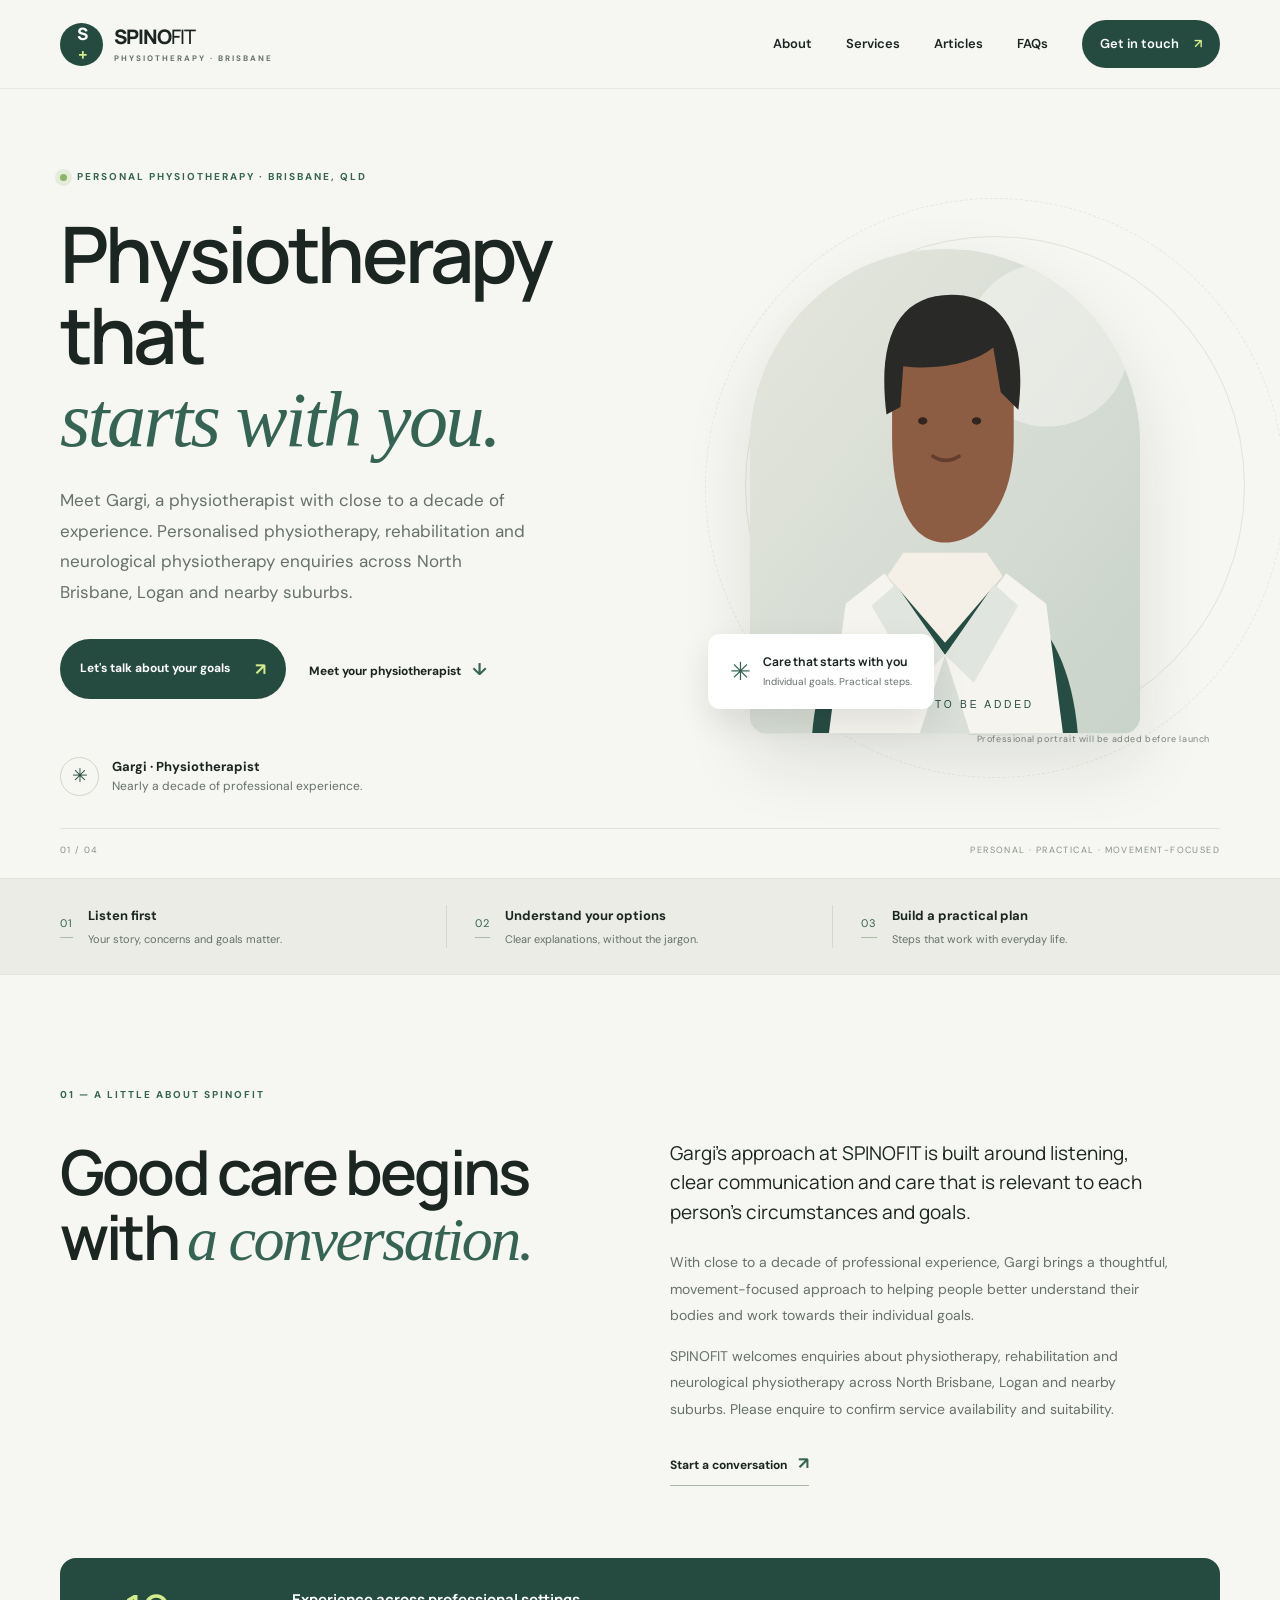
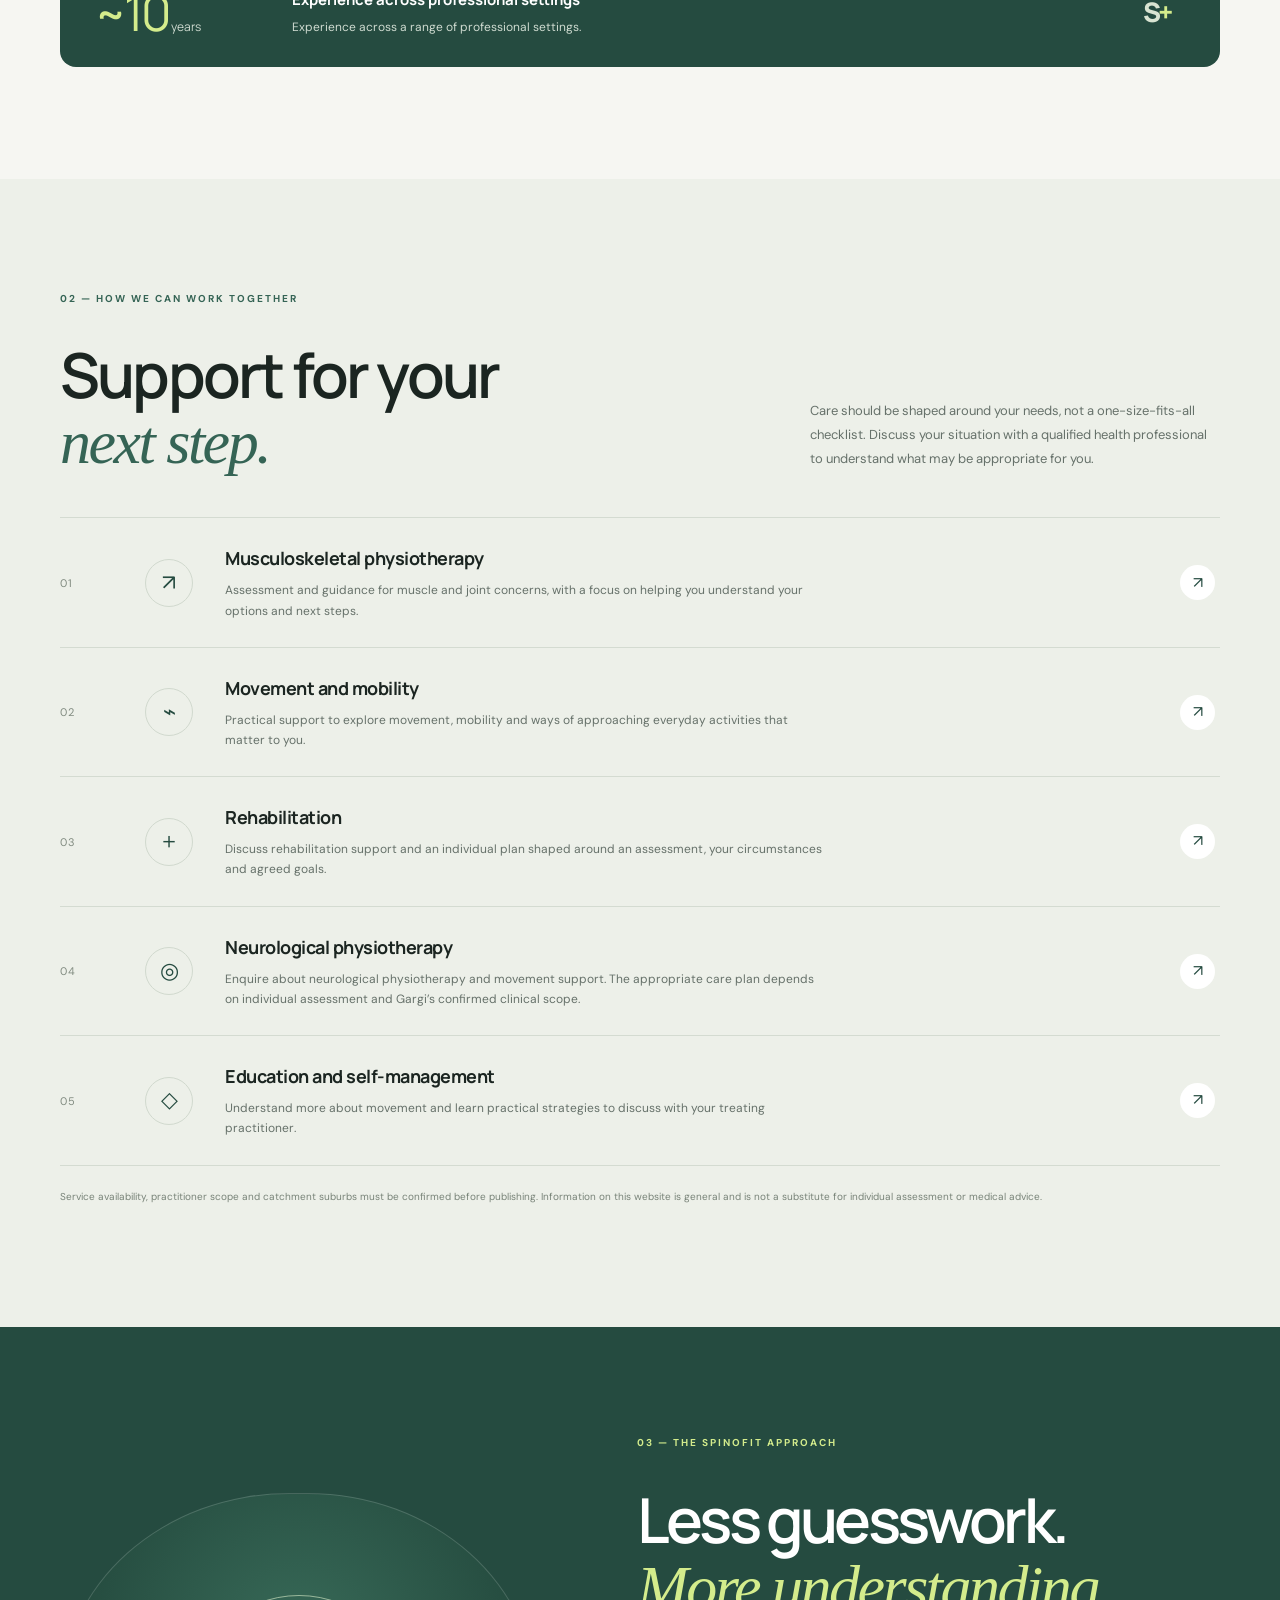
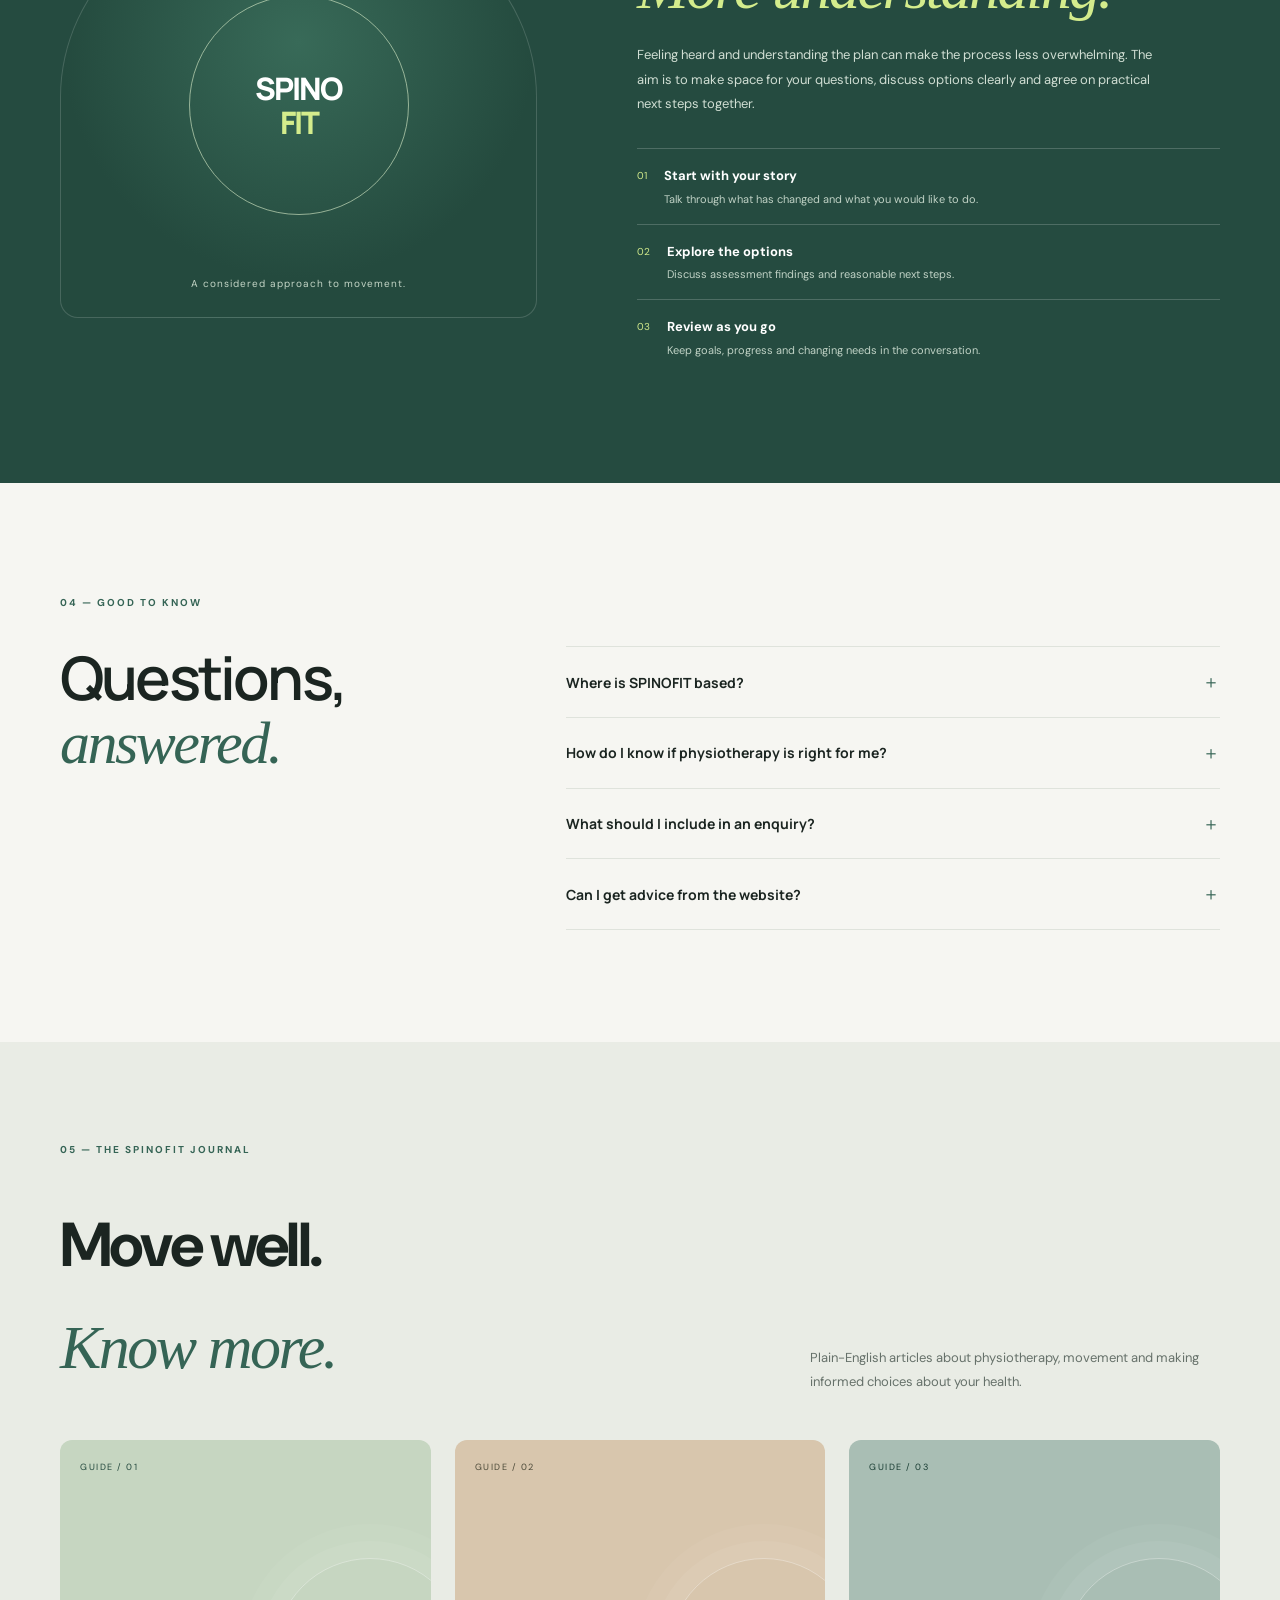
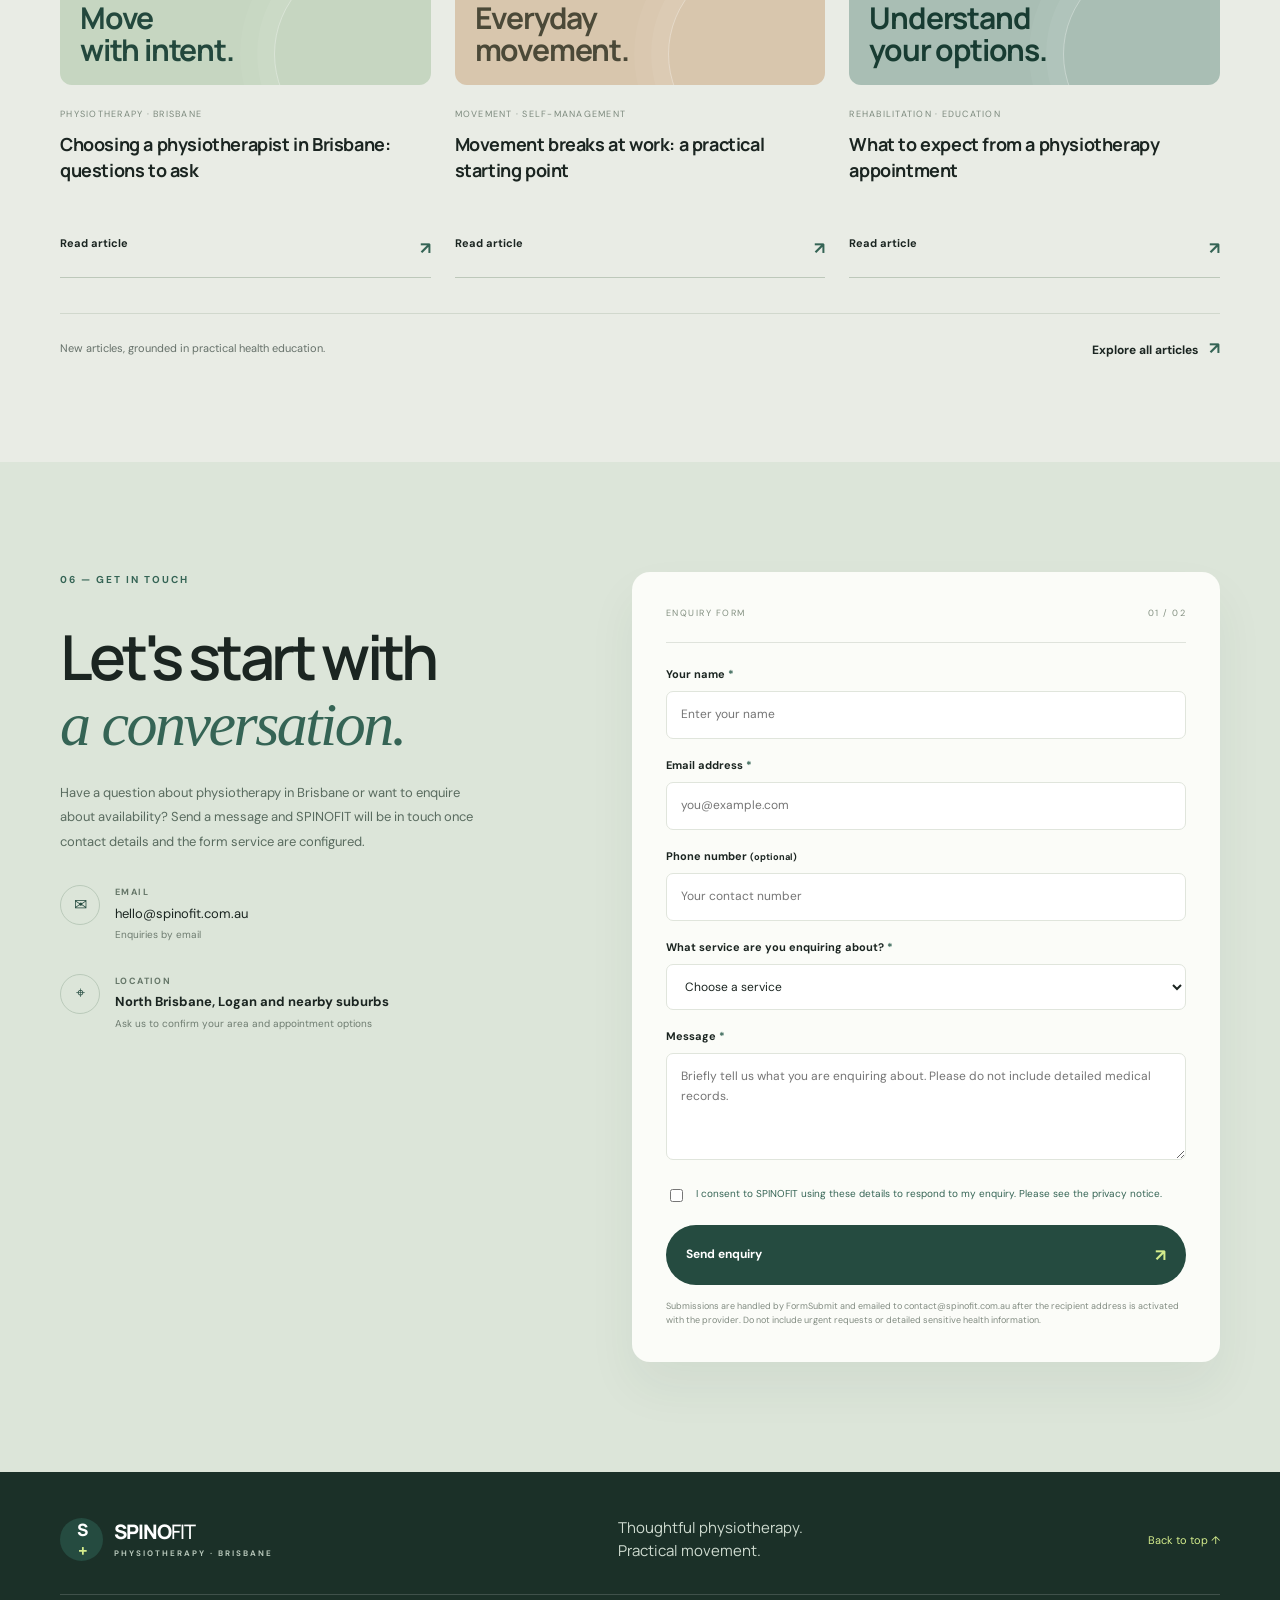
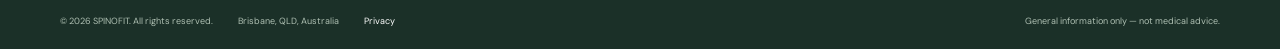
==== index.html @ ecd54411 "Personalize SPINOFIT profile, service areas and enquiry form" ====
<!doctype html>
<html lang="en-AU">
<head>
  <meta charset="utf-8">
  <meta name="viewport" content="width=device-width, initial-scale=1">
  <title>SPINOFIT | Gargi, Physiotherapist in Brisbane & Logan</title>
  <meta name="description" content="Meet Gargi at SPINOFIT. Physiotherapy, rehabilitation and neurological physiotherapy enquiries across North Brisbane, Logan and nearby suburbs.">
  <meta name="robots" content="index,follow">
  <link rel="canonical" href="https://spinofit.com.au/">
  <meta name="theme-color" content="#f6f6f2">
  <meta property="og:type" content="website">
  <meta property="og:title" content="SPINOFIT | Physiotherapy in Brisbane">
  <meta property="og:description" content="Thoughtful physiotherapy. Practical movement. A plan built around you.">
  <meta property="og:url" content="https://spinofit.com.au/">
  <meta property="og:site_name" content="SPINOFIT">
  <link rel="preconnect" href="https://fonts.googleapis.com">
  <link rel="preconnect" href="https://fonts.gstatic.com" crossorigin>
  <link href="https://fonts.googleapis.com/css2?family=DM+Sans:wght@400;500;600;700&family=Manrope:wght@400;500;600;700;800&display=swap" rel="stylesheet">
  <link rel="stylesheet" href="/assets/css/styles.css">
  <script type="application/ld+json">
  {
    "@context":"https://schema.org",
    "@type":"MedicalBusiness",
    "name":"SPINOFIT",
    "url":"https://spinofit.com.au/",
    "description":"Gargi at SPINOFIT offers physiotherapy, rehabilitation and neurological physiotherapy services in North Brisbane, Logan and nearby suburbs. Confirm current service details before booking.",
    "areaServed":[{"@type":"AdministrativeArea","name":"North Brisbane, Queensland"},{"@type":"AdministrativeArea","name":"Logan, Queensland"},{"@type":"City","name":"Brisbane"}],
    "address":{"@type":"PostalAddress","addressRegion":"QLD","addressCountry":"AU"},
    "knowsAbout":["Physiotherapy","Movement and mobility","Rehabilitation","Musculoskeletal health"]
  }
  </script>
</head>
<body>
  <a class="skip-link" href="#main">Skip to content</a>
  <header class="site-header">
    <div class="container nav-wrap">
      <a class="brand" href="/" aria-label="SPINOFIT home"><span class="brand-mark">S<span>+</span></span><span>SPINO<span class="brand-light">FIT</span><small>PHYSIOTHERAPY · BRISBANE</small></span></a>
      <button class="menu-toggle" aria-expanded="false" aria-controls="primary-nav" aria-label="Open navigation"><span></span><span></span></button>
      <nav id="primary-nav" class="primary-nav" aria-label="Main navigation">
        <a href="#about">About</a><a href="#services">Services</a><a href="/articles/">Articles</a><a href="#faq">FAQs</a><a class="nav-cta" href="#contact">Get in touch <span aria-hidden="true">↗</span></a>
      </nav>
    </div>
  </header>

  <main id="main">
    <section class="hero section container">
      <div class="hero-copy">
        <div class="eyebrow"><span class="eyebrow-dot"></span> PERSONAL PHYSIOTHERAPY · BRISBANE, QLD</div>
        <h1>Physiotherapy that<br><em>starts with you.</em></h1>
        <p class="hero-lede">Meet Gargi, a physiotherapist with close to a decade of experience. Personalised physiotherapy, rehabilitation and neurological physiotherapy enquiries across North Brisbane, Logan and nearby suburbs.</p>
        <div class="hero-actions"><a class="button button-dark" href="#contact">Let's talk about your goals <span>↗</span></a><a class="text-link" href="#about">Meet your physiotherapist <span>↓</span></a></div>
        <div class="hero-proof"><div class="proof-icon">✳</div><p><strong>Gargi · Physiotherapist</strong><br><span>Nearly a decade of professional experience.</span></p></div>
      </div>
      <div class="hero-visual">
        <div class="portrait-frame">
          <div class="portrait-placeholder" role="img" aria-label="Placeholder for Gargi’s professional physiotherapist portrait">
            <svg viewBox="0 0 420 520" aria-hidden="true"><defs><linearGradient id="bg" x1="0" y1="0" x2="1" y2="1"><stop stop-color="#e6e7de"/><stop offset="1" stop-color="#c8d3ca"/></linearGradient></defs><rect width="420" height="520" fill="url(#bg)"/><circle cx="320" cy="102" r="88" fill="#f6f6f2" opacity=".55"/><path d="M67 520c9-104 58-160 143-171 85 11 134 67 143 171" fill="#264d43"/><path d="M148 351l62 72 62-72-17-25h-90z" fill="#f4f0e8"/><path d="M153 155c0-64 25-101 57-101 47 0 74 38 74 103v49c0 68-36 109-74 109s-57-46-57-114z" fill="#8d5d43"/><path d="M147 177c-10-80 11-129 70-129 50 0 83 37 72 124l-19-19-8-48c-25 20-67 24-97 20l-3 44-15 8z" fill="#292a27"/><ellipse cx="186" cy="184" rx="5" ry="4" fill="#30261f"/><ellipse cx="244" cy="184" rx="5" ry="4" fill="#30261f"/><path d="M197 222q14 9 28 0" fill="none" stroke="#633d2d" stroke-width="4" stroke-linecap="round"/><path d="M145 348l65 88 66-88 43 33 18 139H85l18-139z" fill="#f5f4ef"/><path d="M210 436l-27 84h54z" fill="#d9ded8"/><path d="M157 360l53 76-31 30-48-83zM263 360l-53 76 31 30 48-83z" fill="#e1e5df"/><text x="210" y="493" text-anchor="middle" font-family="sans-serif" font-size="11" letter-spacing="3" fill="#264d43">PORTRAIT TO BE ADDED</text></svg>
          </div>
          <div class="portrait-badge"><span>✳</span><div><strong>Care that starts with you</strong><small>Individual goals. Practical steps.</small></div></div>
        </div>
        <div class="hero-orbit orbit-one"></div><div class="hero-orbit orbit-two"></div>
        <p class="image-note">Professional portrait will be added before launch</p>
      </div>
      <div class="hero-index"><span>01 / 04</span><span>PERSONAL · PRACTICAL · MOVEMENT-FOCUSED</span></div>
    </section>

    <section class="value-strip"><div class="container value-grid"><div><span class="value-symbol">01</span><p><strong>Listen first</strong><small>Your story, concerns and goals matter.</small></p></div><div><span class="value-symbol">02</span><p><strong>Understand your options</strong><small>Clear explanations, without the jargon.</small></p></div><div><span class="value-symbol">03</span><p><strong>Build a practical plan</strong><small>Steps that work with everyday life.</small></p></div></div></section>

    <section id="about" class="section about-section container">
      <div class="section-kicker">01 — A LITTLE ABOUT SPINOFIT</div>
      <div class="about-grid"><div><h2>Good care begins<br>with <em>a conversation.</em></h2></div><div class="about-body"><p class="lead">Gargi’s approach at SPINOFIT is built around listening, clear communication and care that is relevant to each person’s circumstances and goals.</p><p>With close to a decade of professional experience, Gargi brings a thoughtful, movement-focused approach to helping people better understand their bodies and work towards their individual goals.</p><p>SPINOFIT welcomes enquiries about physiotherapy, rehabilitation and neurological physiotherapy across North Brisbane, Logan and nearby suburbs. Please enquire to confirm service availability and suitability.</p><a class="underlined-link" href="#contact">Start a conversation <span>↗</span></a></div></div>
      <div class="credential-band"><div class="credential-number">~10<span> years</span></div><div><strong>Experience across professional settings</strong><p>Experience across a range of professional settings.</p></div><div class="credential-mark">S<span>+</span></div></div>
    </section>

    <section id="services" class="section services-section">
      <div class="container"><div class="section-kicker">02 — HOW WE CAN WORK TOGETHER</div><div class="section-heading-row"><h2>Support for your<br><em>next step.</em></h2><p>Care should be shaped around your needs, not a one-size-fits-all checklist. Discuss your situation with a qualified health professional to understand what may be appropriate for you.</p></div>
        <div class="service-list">
          <article class="service-card"><span class="service-no">01</span><div class="service-icon">↗</div><div><h3>Musculoskeletal physiotherapy</h3><p>Assessment and guidance for muscle and joint concerns, with a focus on helping you understand your options and next steps.</p></div><a href="#contact" aria-label="Ask about musculoskeletal physiotherapy">↗</a></article>
          <article class="service-card"><span class="service-no">02</span><div class="service-icon">⌁</div><div><h3>Movement and mobility</h3><p>Practical support to explore movement, mobility and ways of approaching everyday activities that matter to you.</p></div><a href="#contact" aria-label="Ask about movement and mobility">↗</a></article>
          <article class="service-card"><span class="service-no">03</span><div class="service-icon">＋</div><div><h3>Rehabilitation</h3><p>Discuss rehabilitation support and an individual plan shaped around an assessment, your circumstances and agreed goals.</p></div><a href="#contact" aria-label="Ask about rehabilitation">↗</a></article>
          <article class="service-card"><span class="service-no">04</span><div class="service-icon">◎</div><div><h3>Neurological physiotherapy</h3><p>Enquire about neurological physiotherapy and movement support. The appropriate care plan depends on individual assessment and Gargi’s confirmed clinical scope.</p></div><a href="#contact" aria-label="Ask about neurological physiotherapy">↗</a></article>
          <article class="service-card"><span class="service-no">05</span><div class="service-icon">◇</div><div><h3>Education and self-management</h3><p>Understand more about movement and learn practical strategies to discuss with your treating practitioner.</p></div><a href="#contact" aria-label="Ask about education and self-management">↗</a></article>
        </div>
        <p class="service-caveat">Service availability, practitioner scope and catchment suburbs must be confirmed before publishing. Information on this website is general and is not a substitute for individual assessment or medical advice.</p>
      </div>
    </section>

    <section class="approach-section"><div class="container approach-grid"><div class="approach-art"><div class="approach-circle">SPINO<br><span>FIT</span></div><div class="approach-caption">A considered approach to movement.</div></div><div class="approach-copy"><div class="section-kicker">03 — THE SPINOFIT APPROACH</div><h2>Less guesswork.<br><em>More understanding.</em></h2><p>Feeling heard and understanding the plan can make the process less overwhelming. The aim is to make space for your questions, discuss options clearly and agree on practical next steps together.</p><div class="approach-points"><div><span>01</span><p><strong>Start with your story</strong><small>Talk through what has changed and what you would like to do.</small></p></div><div><span>02</span><p><strong>Explore the options</strong><small>Discuss assessment findings and reasonable next steps.</small></p></div><div><span>03</span><p><strong>Review as you go</strong><small>Keep goals, progress and changing needs in the conversation.</small></p></div></div></div></div></section>

    <section id="faq" class="section faq-section container"><div class="section-kicker">04 — GOOD TO KNOW</div><div class="faq-grid"><h2>Questions, <em>answered.</em></h2><div class="faq-list"><details><summary>Where is SPINOFIT based? <span>＋</span></summary><p>SPINOFIT is accepting enquiries for physiotherapy, rehabilitation and neurological physiotherapy across North Brisbane, Logan and nearby suburbs. Please contact the business to confirm the clinic location, exact catchment area and appointment options.</p></details><details><summary>How do I know if physiotherapy is right for me? <span>＋</span></summary><p>A physiotherapist can discuss your concerns, assess your circumstances within their scope and explain suitable options. If symptoms are severe, sudden or urgent, seek appropriate medical care.</p></details><details><summary>What should I include in an enquiry? <span>＋</span></summary><p>Share your name, preferred contact details and a brief, non-sensitive summary of what you would like to discuss. Please avoid including detailed medical records in a general website form.</p></details><details><summary>Can I get advice from the website? <span>＋</span></summary><p>The website shares general educational information only. It does not provide a diagnosis or personalised treatment plan. Advice should be based on an appropriate individual assessment.</p></details></div></div></section>

    <section class="journal-section"><div class="container"><div class="section-kicker">05 — THE SPINOFIT JOURNAL</div><div class="section-heading-row"><h2>Move well.<br><em>Know more.</em></h2><p>Plain-English articles about physiotherapy, movement and making informed choices about your health.</p></div><div class="journal-grid">
      <article class="journal-card"><div class="journal-art art-one"><span>GUIDE / 01</span><b>Move<br>with intent.</b></div><p class="journal-meta">PHYSIOTHERAPY · BRISBANE</p><h3><a href="/articles/choosing-a-physiotherapist-in-brisbane.html">Choosing a physiotherapist in Brisbane: questions to ask</a></h3><a class="journal-read" href="/articles/choosing-a-physiotherapist-in-brisbane.html">Read article <span>↗</span></a></article>
      <article class="journal-card"><div class="journal-art art-two"><span>GUIDE / 02</span><b>Everyday<br>movement.</b></div><p class="journal-meta">MOVEMENT · SELF-MANAGEMENT</p><h3><a href="/articles/movement-breaks-at-work.html">Movement breaks at work: a practical starting point</a></h3><a class="journal-read" href="/articles/movement-breaks-at-work.html">Read article <span>↗</span></a></article>
      <article class="journal-card"><div class="journal-art art-three"><span>GUIDE / 03</span><b>Understand<br>your options.</b></div><p class="journal-meta">REHABILITATION · EDUCATION</p><h3><a href="/articles/what-to-expect-from-physiotherapy.html">What to expect from a physiotherapy appointment</a></h3><a class="journal-read" href="/articles/what-to-expect-from-physiotherapy.html">Read article <span>↗</span></a></article>
    </div><div class="journal-footer"><span>New articles, grounded in practical health education.</span><a class="underlined-link" href="/articles/">Explore all articles <span>↗</span></a></div></div></section>

    <section id="contact" class="contact-section"><div class="container contact-grid"><div class="contact-copy"><div class="section-kicker">06 — GET IN TOUCH</div><h2>Let's start with<br><em>a conversation.</em></h2><p>Have a question about physiotherapy in Brisbane or want to enquire about availability? Send a message and SPINOFIT will be in touch once contact details and the form service are configured.</p><div class="contact-detail"><span class="contact-icon">✉</span><div><small>EMAIL</small><a href="mailto:contact@spinofit.com.au">hello@spinofit.com.au</a><em>Enquiries by email</em></div></div><div class="contact-detail"><span class="contact-icon">⌖</span><div><small>LOCATION</small><strong>North Brisbane, Logan and nearby suburbs</strong><em>Ask us to confirm your area and appointment options</em></div></div></div>
      <form id="contact-form" class="contact-form" name="spinofit-enquiry" action="https://formsubmit.co/contact@spinofit.com.au" method="POST">
        <input type="hidden" name="_subject" value="New SPINOFIT website enquiry">
        <input type="hidden" name="_template" value="table">
        <input type="hidden" name="_honey" value="">
        <div class="form-top"><span>ENQUIRY FORM</span><span>01 / 02</span></div>
        <label for="name">Your name <span>*</span></label><input id="name" name="name" autocomplete="name" required placeholder="Enter your name">
        <label for="email">Email address <span>*</span></label><input id="email" name="email" type="email" autocomplete="email" required placeholder="you@example.com">
        <label for="phone">Phone number <small>(optional)</small></label><input id="phone" name="phone" type="tel" autocomplete="tel" placeholder="Your contact number">
        <label for="topic">What service are you enquiring about? <span>*</span></label><select id="topic" name="service" required><option value="">Choose a service</option><option>Physiotherapy</option><option>Rehabilitation</option><option>Neurological physiotherapy</option><option>Not sure / general enquiry</option></select>
        <label for="message">Message <span>*</span></label><textarea id="message" name="message" required rows="4" placeholder="Briefly tell us what you are enquiring about. Please do not include detailed medical records."></textarea>
        <label class="consent"><input type="checkbox" name="contact-consent" value="consented" required><span>I consent to SPINOFIT using these details to respond to my enquiry. Please see the <a href="/privacy.html">privacy notice</a>.</span></label>
        <button type="submit" class="button button-dark form-submit">Send enquiry <span>↗</span></button>
        <p class="form-note">Submissions are handled by FormSubmit and emailed to contact@spinofit.com.au after the recipient address is activated with the provider. Do not include urgent requests or detailed sensitive health information.</p>
      </form>
    </div></section>
  </main>

  <footer class="site-footer"><div class="container footer-main"><a class="brand footer-brand" href="/"><span class="brand-mark">S<span>+</span></span><span>SPINO<span class="brand-light">FIT</span><small>PHYSIOTHERAPY · BRISBANE</small></span></a><p>Thoughtful physiotherapy.<br>Practical movement.</p><a class="back-top" href="#main">Back to top ↑</a></div><div class="container footer-bottom"><span>© <span id="year"></span> SPINOFIT. All rights reserved.</span><span>Brisbane, QLD, Australia</span><a href="/privacy.html">Privacy</a><span class="footer-note">General information only — not medical advice.</span></div></footer>
  <script src="/assets/js/main.js" defer></script>
</body>
</html>
---- assets/css/styles.css ----
:root{--paper:#f6f6f2;--white:#fff;--ink:#1b2521;--muted:#66716a;--green:#254b40;--green-2:#356455;--lime:#d4ec8c;--line:#dfe3dc;--serif:Georgia,"Times New Roman",serif;--sans:"DM Sans",Arial,sans-serif;--display:Manrope,"DM Sans",sans-serif;--radius:20px;--shadow:0 28px 70px rgba(26,45,36,.11)}*{box-sizing:border-box}html{scroll-behavior:smooth;scroll-padding-top:95px}body{margin:0;background:var(--paper);color:var(--ink);font-family:var(--sans);font-size:16px;line-height:1.65;-webkit-font-smoothing:antialiased}a{color:inherit;text-decoration:none}img,svg{max-width:100%;display:block}button,input,textarea,select{font:inherit}.container{width:min(1160px,calc(100% - 48px));margin-inline:auto}.section{padding-block:112px}.skip-link{position:absolute;left:-999px;top:10px;background:var(--white);padding:12px;z-index:100}.skip-link:focus{left:10px}.visually-hidden{position:absolute!important;width:1px;height:1px;padding:0;margin:-1px;overflow:hidden;clip:rect(0,0,0,0);white-space:nowrap;border:0}.site-header{position:sticky;top:0;z-index:20;background:rgba(246,246,242,.92);backdrop-filter:blur(16px);border-bottom:1px solid rgba(27,37,33,.06)}.nav-wrap{height:88px;display:flex;align-items:center;justify-content:space-between}.brand{display:flex;gap:11px;align-items:center;font-family:var(--display);font-weight:800;font-size:20px;letter-spacing:-1px;line-height:1}.brand-mark{display:grid;place-items:center;width:43px;height:43px;border-radius:50%;background:var(--green);color:#fff;font-size:17px;letter-spacing:-2px}.brand-mark span{color:var(--lime)}.brand-light{font-weight:500}.brand small{display:block;font-family:var(--sans);font-size:8px;letter-spacing:2px;color:var(--muted);margin-top:7px;font-weight:700}.primary-nav{display:flex;align-items:center;gap:34px;font-size:13px;font-weight:600}.primary-nav>a:not(.nav-cta){transition:color .2s}.primary-nav>a:not(.nav-cta):hover{color:var(--green-2)}.nav-cta{background:var(--green);color:#fff;padding:13px 18px;border-radius:50px}.nav-cta span{color:var(--lime);margin-left:12px}.menu-toggle{display:none;border:0;background:none}.hero{min-height:690px;padding-top:80px;padding-bottom:64px;display:grid;grid-template-columns:1.03fr .97fr;align-items:center;position:relative;gap:24px}.hero-copy{z-index:2;padding-bottom:18px}.eyebrow,.section-kicker{font-size:10px;letter-spacing:2px;font-weight:700;color:var(--green-2)}.eyebrow{display:flex;align-items:center;gap:10px}.eyebrow-dot{width:7px;height:7px;border-radius:50%;background:#8bb46b;box-shadow:0 0 0 5px #e4edd9}h1,h2,h3,p{margin-top:0}.hero h1,.section h2,.approach-copy h2,.contact-copy h2{font-family:var(--display);font-weight:600;letter-spacing:-3.8px;line-height:1.05;font-size:clamp(48px,6.2vw,78px);margin:27px 0 24px}.hero h1 em,h2 em{font-family:var(--serif);font-weight:400;letter-spacing:-2.5px;color:var(--green-2)}.hero-lede{max-width:470px;color:var(--muted);font-size:17px;line-height:1.8}.hero-actions{display:flex;align-items:center;gap:23px;flex-wrap:wrap;margin-top:31px}.button{display:inline-flex;align-items:center;justify-content:space-between;gap:25px;border:0;border-radius:50px;padding:16px 20px;font-size:12px;font-weight:700;cursor:pointer;transition:transform .2s,background .2s}.button:hover{transform:translateY(-2px)}.button-dark{background:var(--green);color:white}.button-dark span{color:var(--lime);font-size:17px}.text-link,.underlined-link{font-size:12px;font-weight:700}.text-link span,.underlined-link span{color:var(--green-2);margin-left:8px;font-size:17px}.hero-proof{display:flex;align-items:center;gap:13px;margin-top:58px}.proof-icon{width:39px;height:39px;display:grid;place-items:center;border:1px solid #cdd9c6;color:var(--green);border-radius:50%;font-size:19px}.hero-proof p{margin:0;font-size:12px;line-height:1.5}.hero-proof strong{font-size:13px}.hero-proof p span{color:var(--muted)}.hero-visual{position:relative;min-height:530px;display:grid;place-items:center}.portrait-frame{position:relative;z-index:1;width:min(390px,85%);height:485px;border-radius:200px 200px 18px 18px;overflow:visible;background:#dce5db;box-shadow:var(--shadow)}.portrait-placeholder{width:100%;height:100%;border-radius:inherit;overflow:hidden}.portrait-placeholder svg{width:100%;height:100%;object-fit:cover}.portrait-badge{position:absolute;bottom:25px;left:-42px;background:#fff;padding:17px 22px;display:flex;align-items:center;gap:12px;border-radius:12px;box-shadow:0 14px 35px rgba(0,0,0,.09)}.portrait-badge>span{font-size:25px;color:var(--green-2)}.portrait-badge strong,.portrait-badge small{display:block}.portrait-badge strong{font-family:var(--display);font-size:12px}.portrait-badge small{font-size:10px;color:var(--muted);margin-top:2px}.hero-orbit{position:absolute;border:1px solid #dfe5db;border-radius:50%;aspect-ratio:1}.orbit-one{width:500px;right:-25px;top:10px}.orbit-two{width:580px;right:-65px;top:-28px;border-style:dashed;opacity:.8}.image-note{position:absolute;bottom:0;right:10px;color:#7c867d;font-size:9px;letter-spacing:.6px}.hero-index{position:absolute;bottom:20px;left:0;right:0;border-top:1px solid var(--line);padding-top:14px;display:flex;justify-content:space-between;color:#889188;font-size:9px;letter-spacing:1.4px}.value-strip{background:#eaece5;border-block:1px solid #e1e5dc}.value-grid{display:grid;grid-template-columns:repeat(3,1fr);padding-block:26px}.value-grid>div{display:flex;align-items:center;gap:15px;padding:0 28px;border-right:1px solid #d3d9cf}.value-grid>div:first-child{padding-left:0}.value-grid>div:last-child{border:0}.value-symbol{font-size:11px;letter-spacing:1px;color:var(--green-2);border-bottom:1px solid #abbca6;padding-bottom:5px}.value-grid p{margin:0}.value-grid strong,.value-grid small{display:block}.value-grid strong{font-size:13px}.value-grid small{font-size:11px;color:var(--muted);margin-top:4px}.section-kicker{margin-bottom:35px}.about-grid{display:grid;grid-template-columns:1fr 1fr;gap:60px}.about-section h2,.section h2,.faq-grid h2,.section-heading-row h2{font-size:clamp(42px,5vw,62px);letter-spacing:-2.8px;margin:0}.about-body{max-width:500px}.about-body p{color:var(--muted);font-size:14px;line-height:1.9}.about-body .lead{font-family:var(--display);color:var(--ink);font-size:19px;line-height:1.55;margin-bottom:22px}.about-body .underlined-link{display:inline-block;border-bottom:1px solid #a9b9a5;padding-bottom:8px;margin-top:12px}.credential-band{margin-top:72px;background:var(--green);color:white;border-radius:16px;padding:29px 34px;display:grid;grid-template-columns:170px 1fr 60px;align-items:center;gap:28px}.credential-number{font-family:var(--display);font-size:50px;letter-spacing:-3px;color:var(--lime);line-height:1}.credential-number span{font-size:12px;letter-spacing:0;color:#cfdbd0}.credential-band strong{font-family:var(--display);font-size:15px}.credential-band p{margin:5px 0 0;color:#cfdbd0;font-size:12px}.verify-note{opacity:.72;font-size:10px}.credential-mark{font-size:27px;font-family:var(--display);font-weight:800;letter-spacing:-3px;color:#d9e4d2;text-align:center}.credential-mark span{color:var(--lime)}.services-section{background:#edf0e9}.section-heading-row{display:flex;align-items:flex-end;justify-content:space-between;gap:60px;margin-bottom:42px}.section-heading-row>p{max-width:410px;color:var(--muted);font-size:13px;line-height:1.85;margin:0 0 4px}.service-list{border-top:1px solid #d4dbd1}.service-card{padding:26px 0;border-bottom:1px solid #d4dbd1;display:grid;grid-template-columns:65px 60px 1fr 40px;gap:20px;align-items:center;transition:padding .2s}.service-card:hover{padding-inline:12px}.service-no{font-size:11px;color:#818b80;letter-spacing:1px}.service-icon{width:48px;height:48px;display:grid;place-items:center;border:1px solid #d1d9ce;border-radius:50%;font-size:22px;color:var(--green)}.service-card h3{font-family:var(--display);font-size:18px;letter-spacing:-.5px;margin:0 0 6px}.service-card p{font-size:12px;color:var(--muted);max-width:600px;margin:0;line-height:1.7}.service-card>a{width:35px;height:35px;border-radius:50%;display:grid;place-items:center;background:white;color:var(--green)}.service-caveat{font-size:10px;color:#788378;margin-top:23px}.approach-section{background:var(--green);color:white;padding:108px 0}.approach-grid{display:grid;grid-template-columns:.9fr 1.1fr;gap:100px;align-items:center}.approach-art{position:relative;min-height:425px;border:1px solid rgba(255,255,255,.16);border-radius:48% 48% 18px 18px;display:grid;place-items:center;background:radial-gradient(circle at 50% 35%,#386a58,#244a3e 65%)}.approach-circle{width:220px;height:220px;border:1px solid rgba(217,236,201,.62);border-radius:50%;display:grid;place-content:center;text-align:center;font-family:var(--display);font-size:31px;font-weight:800;letter-spacing:-2px;line-height:1.1;color:#fff}.approach-circle span{color:var(--lime)}.approach-caption{position:absolute;bottom:24px;left:0;right:0;text-align:center;color:#c4d5c6;font-size:10px;letter-spacing:1px}.approach-copy .section-kicker{color:var(--lime)}.approach-copy h2{font-size:clamp(42px,5vw,62px);margin:0 0 23px}.approach-copy h2 em{color:var(--lime)}.approach-copy>p{font-size:13px;color:#d0ded3;line-height:1.9;max-width:520px}.approach-points{margin-top:31px}.approach-points>div{display:flex;gap:17px;padding:16px 0;border-top:1px solid rgba(255,255,255,.19)}.approach-points>div>span{font-size:10px;color:var(--lime);padding-top:3px}.approach-points p{margin:0}.approach-points strong,.approach-points small{display:block}.approach-points strong{font-size:13px}.approach-points small{font-size:11px;color:#c0d2c5;margin-top:3px}.faq-grid{display:grid;grid-template-columns:.8fr 1.2fr;gap:70px}.faq-grid h2{font-size:clamp(42px,5vw,60px)}.faq-list details{border-bottom:1px solid var(--line)}.faq-list details:first-child{border-top:1px solid var(--line)}.faq-list summary{cursor:pointer;list-style:none;padding:20px 0;font-family:var(--display);font-size:14px;font-weight:700;display:flex;align-items:center;justify-content:space-between;gap:15px}.faq-list summary::-webkit-details-marker{display:none}.faq-list summary span{font-size:18px;color:var(--green-2);font-weight:400}.faq-list details[open] summary span{transform:rotate(45deg)}.faq-list details p{font-size:12px;color:var(--muted);line-height:1.8;margin:0;padding:0 30px 20px 0}.journal-section{padding:100px 0;background:#e9ece5}.journal-grid{display:grid;grid-template-columns:repeat(3,1fr);gap:24px}.journal-card{min-width:0}.journal-art{height:245px;padding:20px;display:flex;flex-direction:column;justify-content:space-between;border-radius:12px;overflow:hidden;position:relative}.journal-art:after{content:"";position:absolute;width:190px;height:190px;border:1px solid rgba(255,255,255,.35);border-radius:50%;right:-35px;bottom:-65px;box-shadow:0 0 0 17px rgba(255,255,255,.05),0 0 0 34px rgba(255,255,255,.04)}.art-one{background:#c6d6c1;color:#23483d}.art-two{background:#d8c6ad;color:#4b4938}.art-three{background:#a9beb4;color:#183c32}.journal-art>span{font-size:9px;letter-spacing:1.5px}.journal-art>b{font-family:var(--display);font-size:30px;line-height:1.05;letter-spacing:-1.2px;position:relative;z-index:1}.journal-meta{font-size:9px;letter-spacing:1.25px;color:#7c897d;margin:22px 0 9px}.journal-card h3{font-family:var(--display);font-size:18px;letter-spacing:-.4px;line-height:1.45;min-height:78px;margin:0}.journal-card h3 a:hover{color:var(--green-2)}.journal-read{display:inline-flex;justify-content:space-between;gap:24px;width:100%;border-bottom:1px solid #bdc8ba;padding:15px 0;font-size:11px;font-weight:700;margin-top:10px}.journal-read span{color:var(--green-2);font-size:17px}.journal-footer{margin-top:35px;padding-top:20px;border-top:1px solid #d1d8cd;display:flex;justify-content:space-between;align-items:center;font-size:11px;color:var(--muted)}.journal-footer .underlined-link{color:var(--ink)}.contact-section{padding:110px 0;background:#dce5d9}.contact-grid{display:grid;grid-template-columns:.9fr 1.1fr;gap:90px;align-items:start}.contact-copy h2{font-size:clamp(43px,5vw,62px);margin:0 0 24px}.contact-copy>p{max-width:420px;font-size:13px;color:#596b5f;line-height:1.9}.contact-detail{display:flex;gap:15px;align-items:flex-start;margin-top:30px}.contact-icon{width:40px;height:40px;border:1px solid #bacaba;border-radius:50%;display:grid;place-items:center;color:var(--green)}.contact-detail div>*{display:block}.contact-detail small{font-size:9px;letter-spacing:1.4px;color:#657668;font-weight:700}.contact-detail a,.contact-detail strong{font-size:13px;margin-top:3px}.contact-detail em{font-size:10px;color:#6e7c70;font-style:normal;margin-top:3px}.contact-form{background:#fbfcf8;border-radius:18px;padding:34px;box-shadow:0 25px 50px rgba(33,68,52,.06)}.form-top{display:flex;justify-content:space-between;padding-bottom:21px;border-bottom:1px solid var(--line);margin-bottom:22px;font-size:9px;letter-spacing:1.5px;color:#839081}.contact-form label:not(.consent){display:block;font-size:11px;font-weight:700;margin:17px 0 8px}.contact-form label>span{color:var(--green-2)}.contact-form input:not([type=checkbox]),.contact-form textarea,.contact-form select{width:100%;border:1px solid #e0e5dc;background:#fff;padding:13px 14px;border-radius:7px;outline:0;font-size:12px;color:var(--ink)}.contact-form input:focus,.contact-form textarea:focus,.contact-form select:focus{border-color:var(--green-2);box-shadow:0 0 0 3px rgba(53,100,85,.1)}.contact-form textarea{resize:vertical;min-height:100px}.consent{display:flex;align-items:flex-start;gap:10px;margin:17px 0;font-size:10px;line-height:1.6;color:var(--muted)}.consent input{margin-top:3px;accent-color:var(--green)}.form-submit{width:100%;margin-top:3px}.form-note{font-size:9px;color:#818b80;line-height:1.65;margin:14px 0 0}.form-status{font-size:12px;margin-top:12px}.site-footer{background:#1b3028;color:white;padding:45px 0 20px}.footer-main{display:flex;align-items:center;justify-content:space-between;padding-bottom:32px;border-bottom:1px solid rgba(255,255,255,.16)}.footer-brand{color:white}.footer-brand small{color:#b6c6b9}.footer-main>p{font-family:var(--display);font-size:15px;line-height:1.5;color:#cfdbd0;margin:0}.back-top{font-size:11px;color:var(--lime)}.footer-bottom{padding-top:19px;display:flex;gap:25px;align-items:center;flex-wrap:wrap;color:#aebfb2;font-size:9px}.footer-bottom a{color:white}.footer-note{margin-left:auto}.article-hero{padding-block:85px 65px;max-width:880px}.article-hero h1{font-size:clamp(42px,6vw,70px);letter-spacing:-3px;line-height:1.1;margin:25px 0}.article-hero .intro{font-size:18px;color:var(--muted);max-width:720px;line-height:1.7}.article-meta{font-size:10px;letter-spacing:1.2px;color:var(--green-2);font-weight:700}.article-layout{display:grid;grid-template-columns:minmax(0,760px) 220px;gap:65px;align-items:start;padding-bottom:110px}.article-body{font-size:15px;line-height:1.95;color:#4f5e54}.article-body h2{font-family:var(--display);font-size:30px;letter-spacing:-1px;line-height:1.2;color:var(--ink);margin:48px 0 18px}.article-body h3{font-family:var(--display);font-size:20px;color:var(--ink);margin:30px 0 10px}.article-body ul{padding-left:22px}.article-body li{padding-left:5px;margin:7px 0}.article-callout{background:#e8eee3;border-left:3px solid var(--green-2);padding:20px 24px;color:#3e5648;font-size:13px;margin:30px 0}.article-sidebar{background:#e8ece4;border-radius:14px;padding:23px;position:sticky;top:120px}.article-sidebar strong{font-family:var(--display);font-size:15px}.article-sidebar p{font-size:11px;color:var(--muted);line-height:1.7}.article-sidebar .button{width:100%;padding:13px 15px;font-size:11px}.breadcrumbs{font-size:10px;color:var(--muted);padding-top:25px}.breadcrumbs a{color:var(--green-2)}.articles-list{padding-bottom:110px}.articles-list .journal-grid{margin-top:35px}.privacy-content{max-width:800px;padding-block:80px 120px}.privacy-content h1{font-family:var(--display);font-size:clamp(42px,6vw,68px);letter-spacing:-3px;line-height:1.1}.privacy-content h2{font-family:var(--display);font-size:24px;margin-top:38px}.privacy-content p,.privacy-content li{color:var(--muted);line-height:1.9;font-size:14px}.not-found{text-align:center;padding:100px 0}.not-found h1{font-family:var(--display);font-size:60px}.not-found p{color:var(--muted)}@media(max-width:900px){.container{width:min(100% - 36px,700px)}.section{padding-block:82px}.nav-wrap{height:75px}.menu-toggle{display:flex;flex-direction:column;gap:6px;padding:10px;z-index:22}.menu-toggle span{width:23px;height:2px;background:var(--ink);display:block}.primary-nav{display:none;position:absolute;left:0;right:0;top:74px;background:var(--paper);padding:20px 24px 28px;flex-direction:column;align-items:stretch;gap:0;border-bottom:1px solid var(--line)}.primary-nav.is-open{display:flex}.primary-nav>a{padding:13px 0}.primary-nav .nav-cta{padding:14px 18px;text-align:center;margin-top:8px}.hero{grid-template-columns:1fr;min-height:auto;padding-top:65px;padding-bottom:70px;gap:10px}.hero h1{font-size:clamp(55px,11vw,78px)}.hero-visual{min-height:490px;margin-top:10px}.portrait-frame{height:440px;width:min(350px,80%)}.orbit-one{width:430px;right:0}.orbit-two{width:490px;right:-20px}.hero-index{bottom:16px}.value-grid{gap:0}.value-grid>div{padding:0 14px}.value-grid small{font-size:10px}.about-grid,.approach-grid,.faq-grid,.contact-grid{grid-template-columns:1fr;gap:35px}.about-grid{gap:12px}.credential-band{grid-template-columns:130px 1fr;gap:17px;padding:24px}.credential-mark{display:none}.approach-grid{gap:45px}.approach-art{min-height:340px;max-width:500px;width:100%;margin:auto}.section-heading-row{display:block}.section-heading-row>p{margin-top:20px}.contact-grid{gap:40px}.article-layout{grid-template-columns:1fr;gap:25px}.article-sidebar{position:static;order:-1}.article-sidebar p{margin-bottom:14px}.article-sidebar .button{max-width:240px}.footer-note{margin-left:0}}@media(max-width:600px){.container{width:calc(100% - 32px)}.brand{font-size:18px}.brand-mark{width:39px;height:39px}.hero{padding-top:52px}.hero h1{font-size:54px;letter-spacing:-3px}.hero-lede{font-size:15px}.hero-actions{align-items:flex-start;flex-direction:column;gap:16px}.hero-proof{margin-top:35px}.hero-visual{min-height:405px}.portrait-frame{height:365px;width:76%}.portrait-badge{left:-25px;bottom:16px;padding:13px 14px}.portrait-badge strong{font-size:10px}.portrait-badge small{font-size:9px}.orbit-one{width:340px;right:-5px}.orbit-two{width:390px;right:-30px}.image-note{right:0;font-size:8px}.hero-index{font-size:7px;letter-spacing:.7px}.value-grid{grid-template-columns:1fr;padding-block:8px}.value-grid>div{border:0;border-bottom:1px solid #d3d9cf;padding:14px 0}.value-grid>div:last-child{border:0}.about-section h2,.section h2,.approach-copy h2,.contact-copy h2,.faq-grid h2{font-size:43px;letter-spacing:-2px}.section-kicker{margin-bottom:25px;font-size:9px}.credential-band{grid-template-columns:1fr;padding:24px;gap:10px;margin-top:45px}.credential-number{font-size:43px}.service-card{grid-template-columns:28px 42px 1fr 25px;gap:10px;padding:22px 0}.service-icon{width:38px;height:38px;font-size:18px}.service-card h3{font-size:15px}.service-card p{font-size:11px}.service-card>a{width:28px;height:28px}.approach-section{padding:75px 0}.approach-art{min-height:300px}.approach-circle{width:180px;height:180px;font-size:26px}.journal-section{padding:75px 0}.journal-grid{grid-template-columns:1fr;gap:32px}.journal-art{height:260px}.journal-card h3{min-height:0}.journal-footer{align-items:flex-start;flex-direction:column;gap:12px}.contact-section{padding:75px 0}.contact-form{padding:23px 18px}.footer-main{align-items:flex-start;gap:25px;flex-wrap:wrap}.footer-main>p{width:100%;order:3}.footer-bottom{gap:12px 20px}.footer-note{width:100%}.article-hero{padding-block:60px 40px}.article-hero h1{font-size:43px;letter-spacing:-2px}.article-hero .intro{font-size:15px}.article-body h2{font-size:26px}.privacy-content{padding-block:60px 80px}}@media(prefers-reduced-motion:reduce){html{scroll-behavior:auto}*,*:before,*:after{animation-duration:.01ms!important;animation-iteration-count:1!important;transition-duration:.01ms!important}}
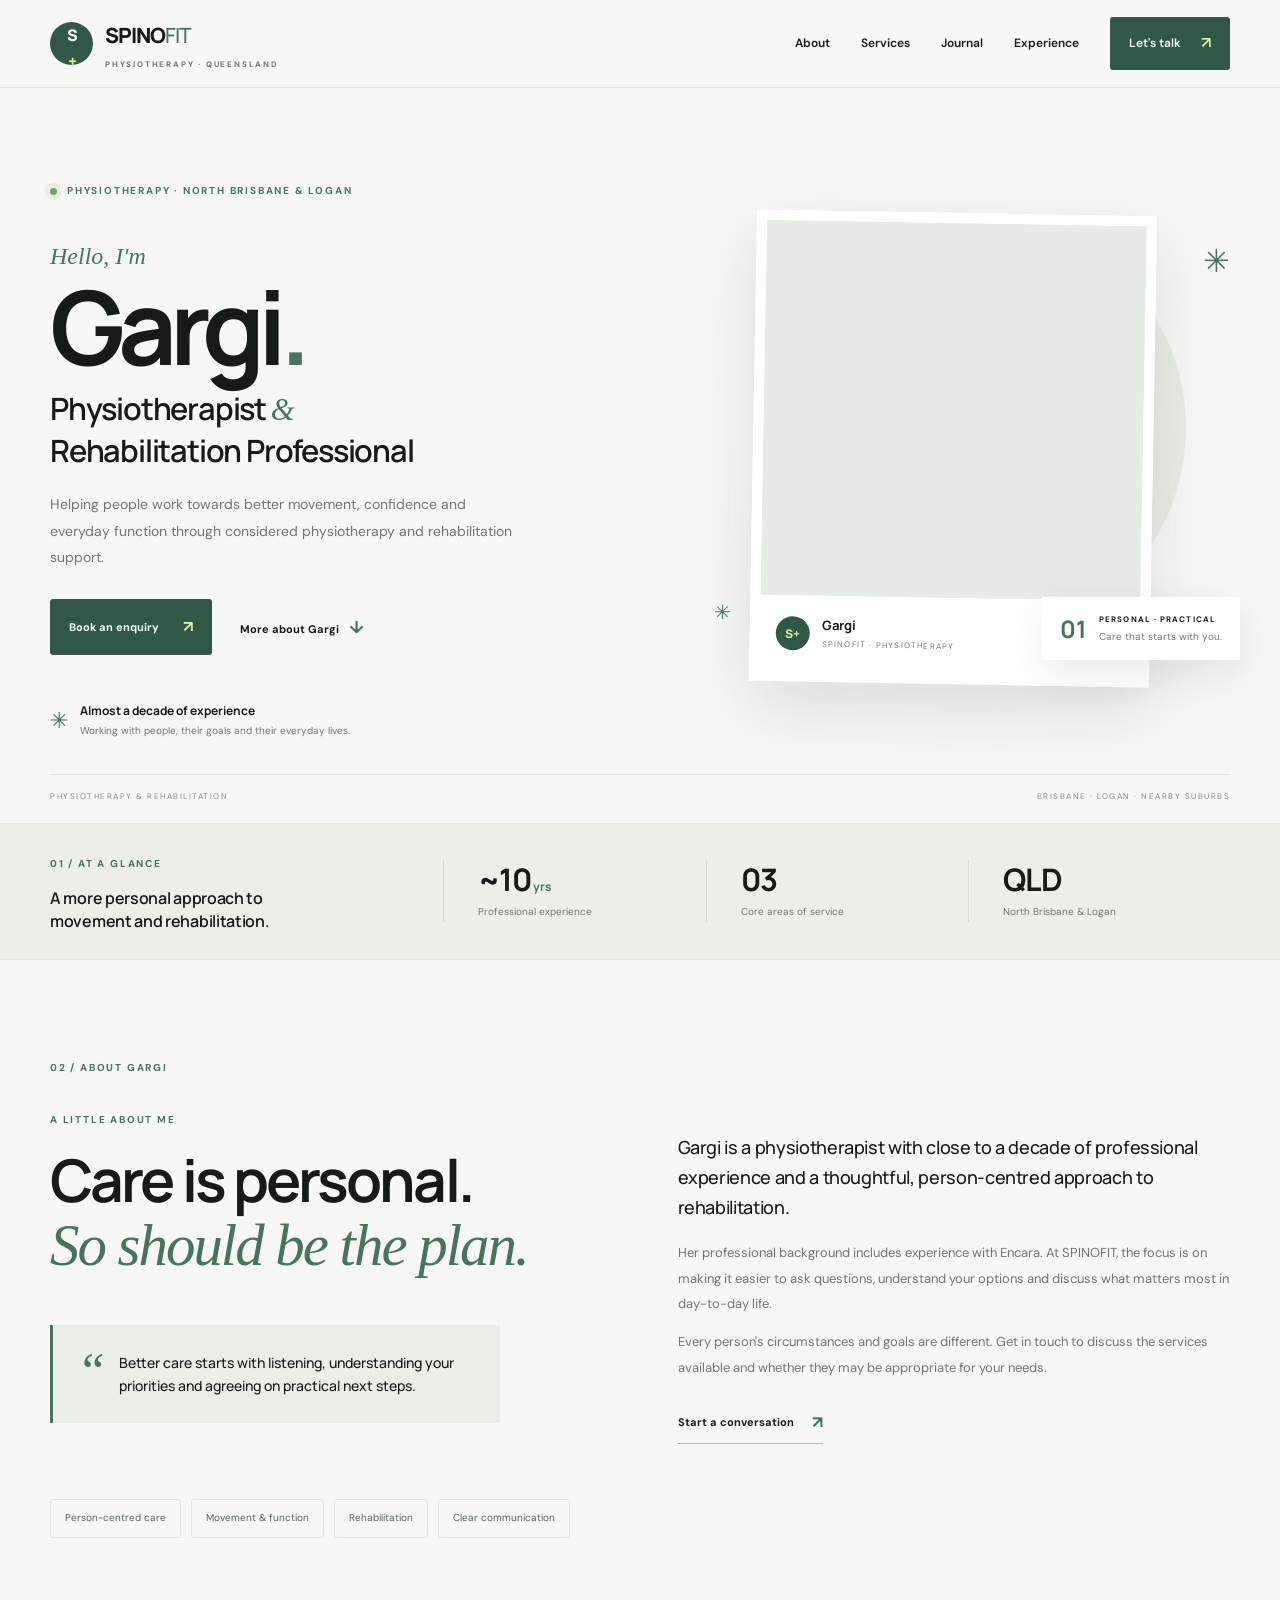
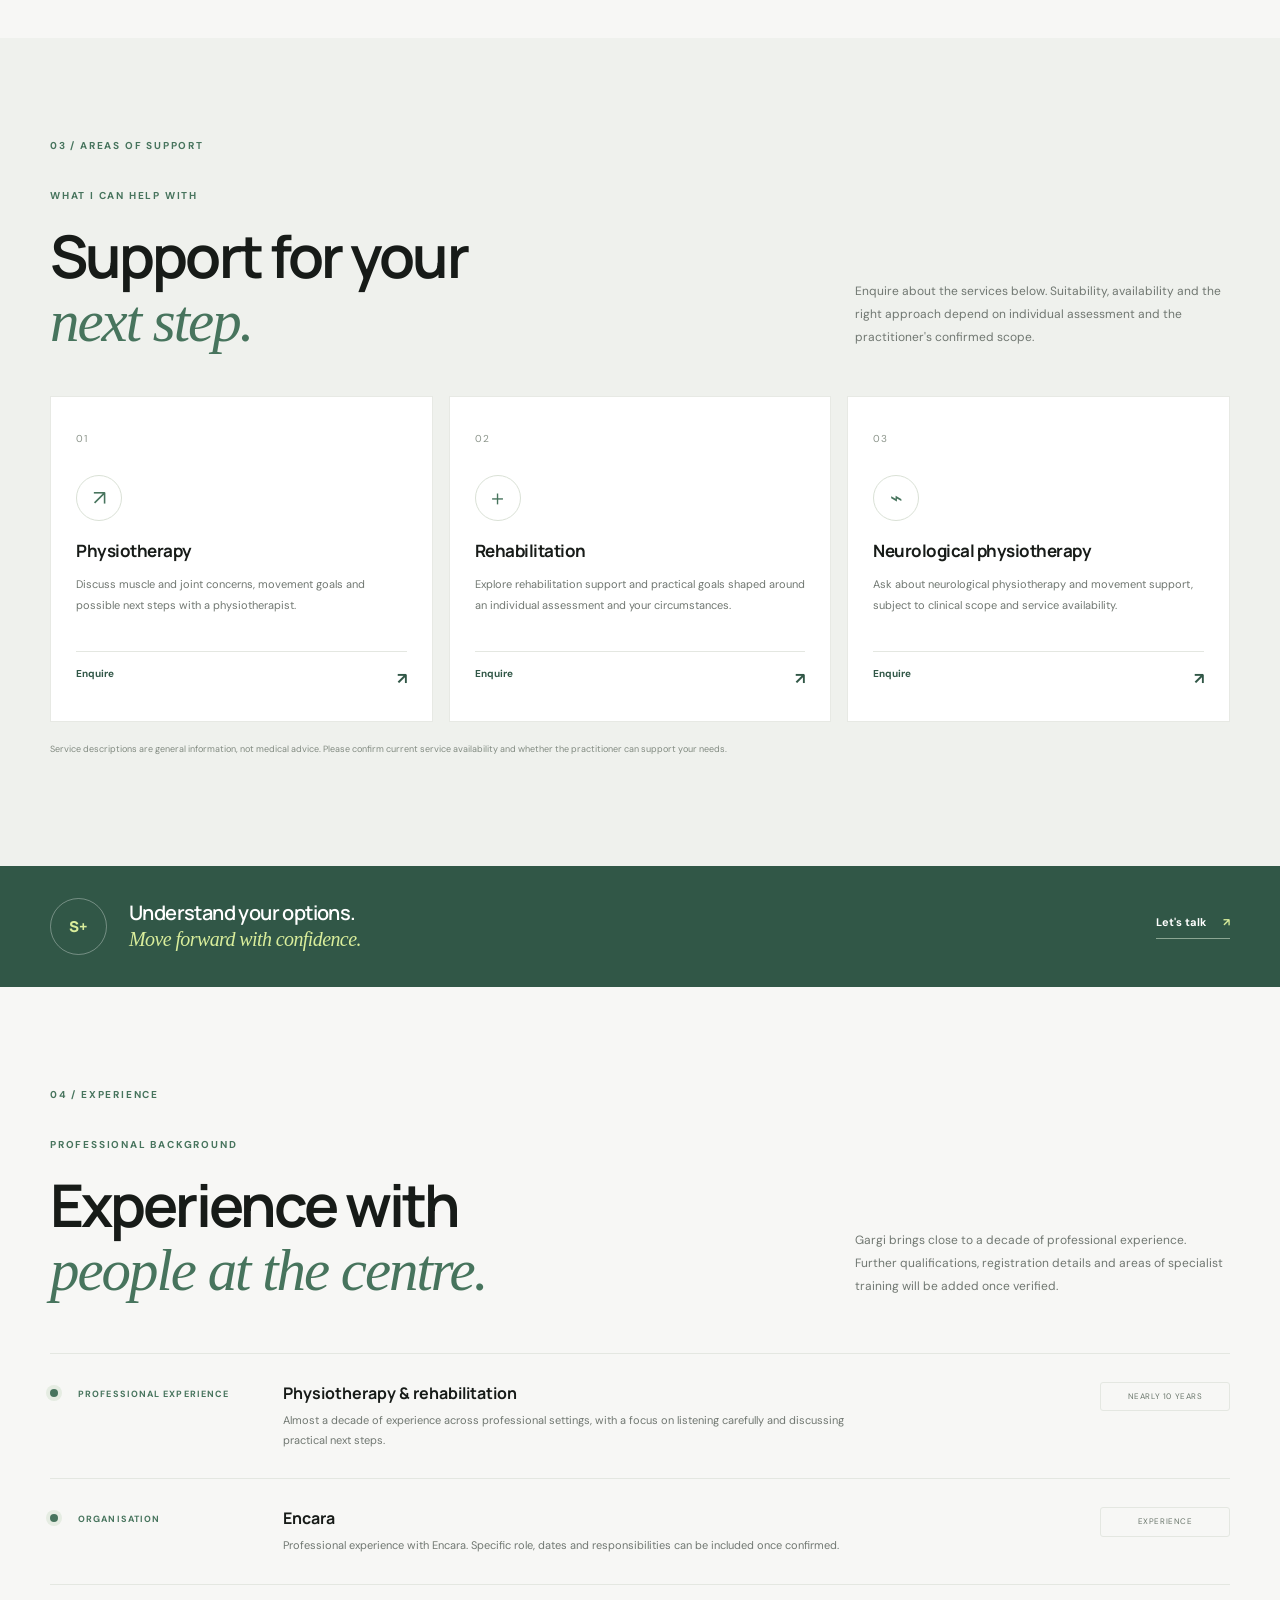
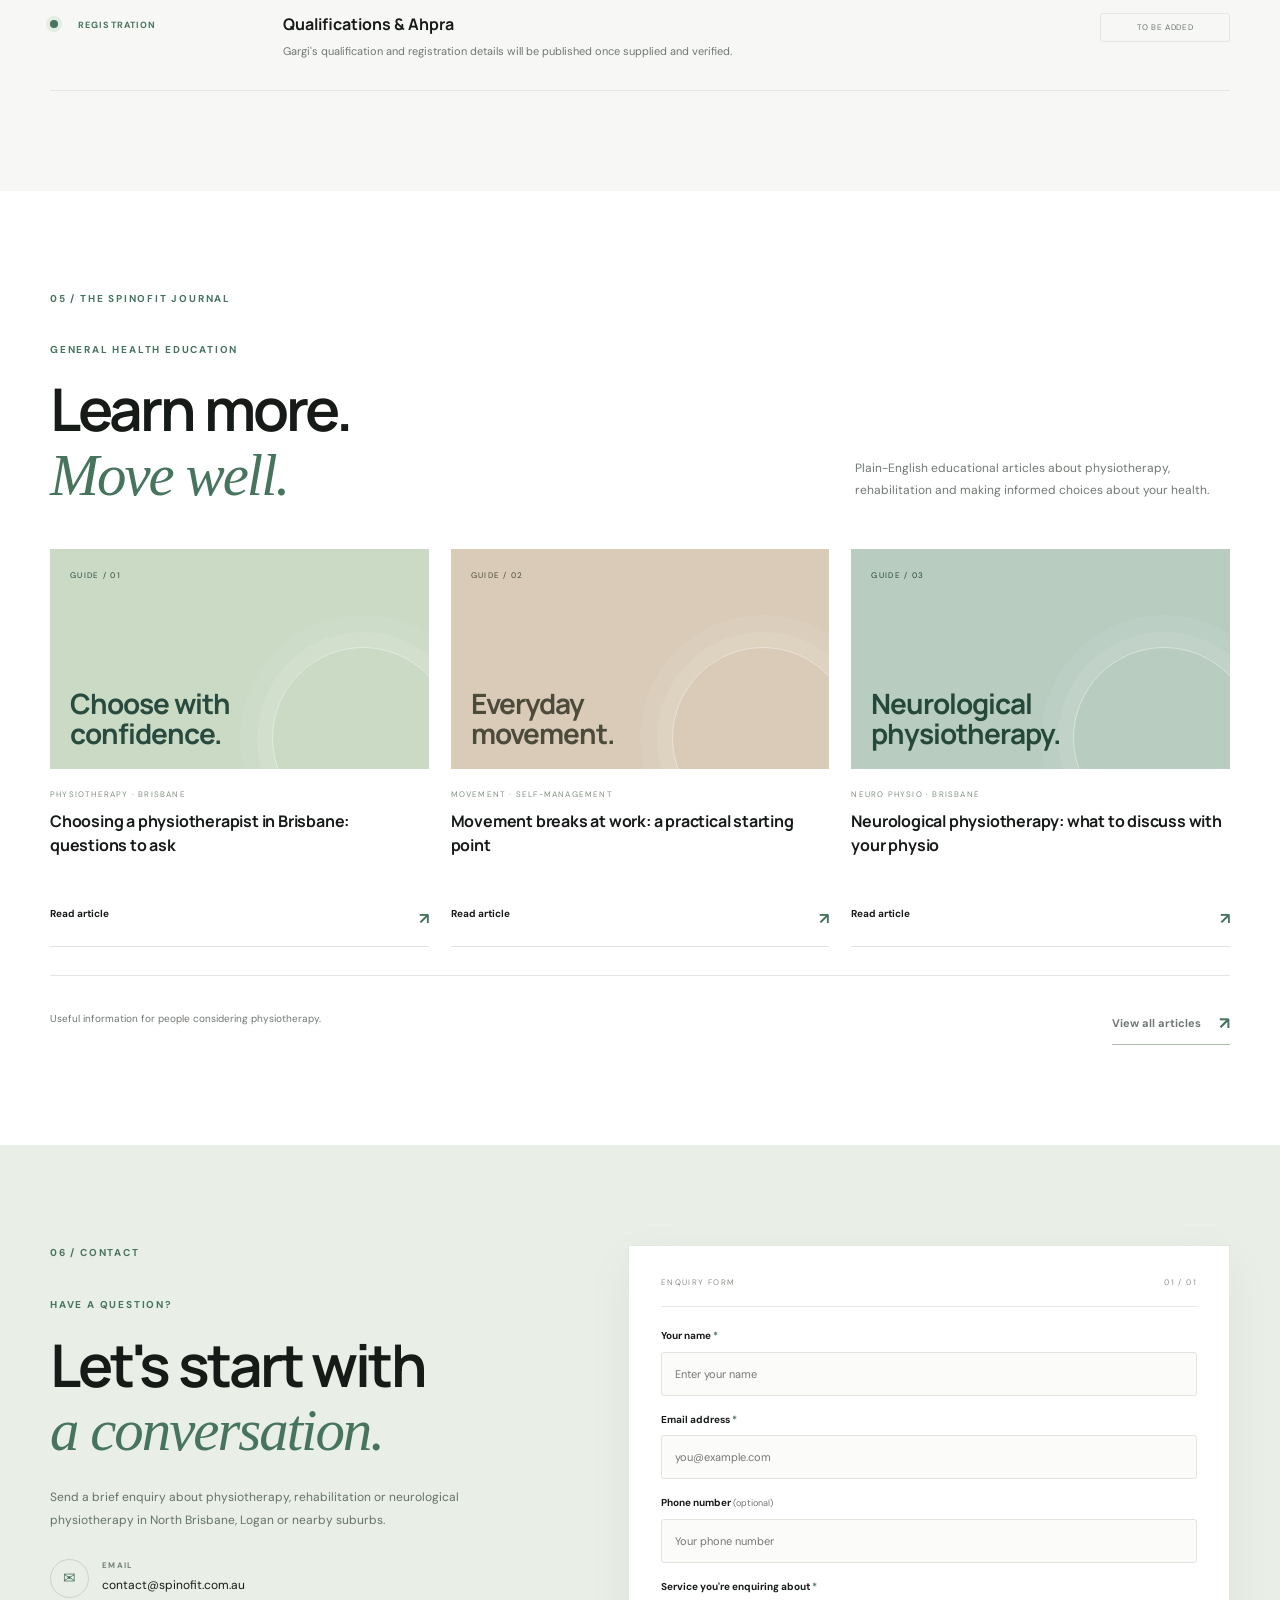
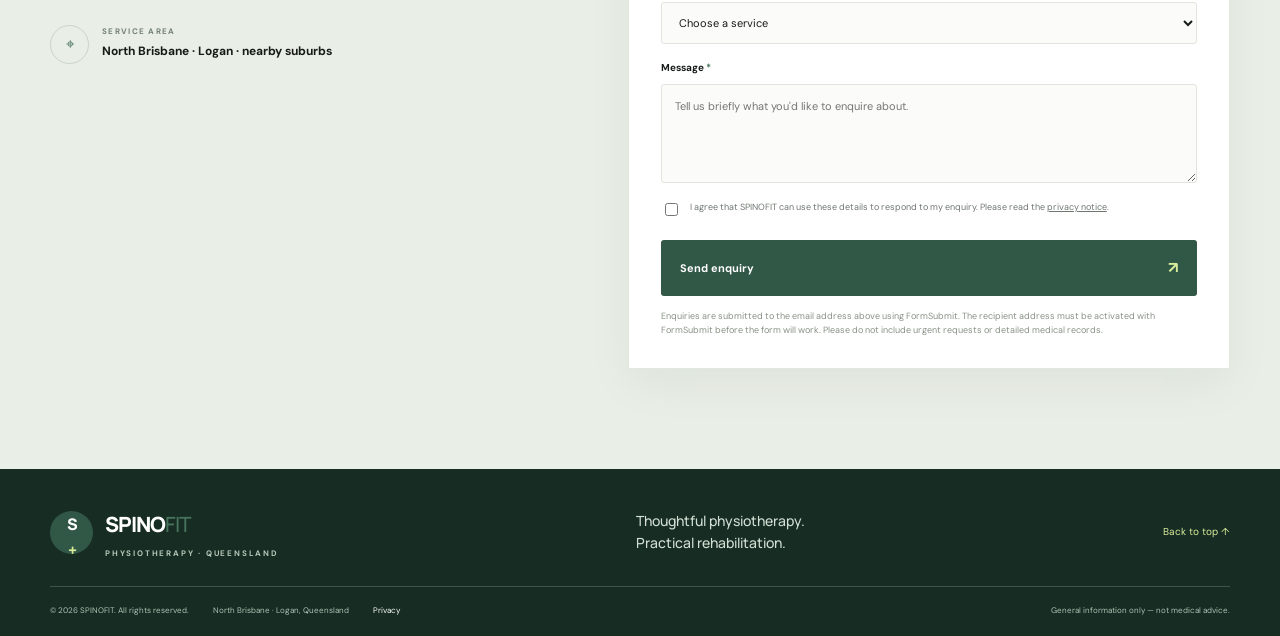
==== commit eb9c35df: "Redesign homepage to match Reeni portfolio reference and add Gargi portrait" ====
--- a/index.html
+++ b/index.html
@@ -1,119 +1,53 @@
 <!doctype html>
 <html lang="en-AU">
 <head>
-  <meta charset="utf-8">
-  <meta name="viewport" content="width=device-width, initial-scale=1">
-  <title>SPINOFIT | Gargi, Physiotherapist in Brisbane & Logan</title>
-  <meta name="description" content="Meet Gargi at SPINOFIT. Physiotherapy, rehabilitation and neurological physiotherapy enquiries across North Brisbane, Logan and nearby suburbs.">
-  <meta name="robots" content="index,follow">
-  <link rel="canonical" href="https://spinofit.com.au/">
-  <meta name="theme-color" content="#f6f6f2">
-  <meta property="og:type" content="website">
-  <meta property="og:title" content="SPINOFIT | Physiotherapy in Brisbane">
-  <meta property="og:description" content="Thoughtful physiotherapy. Practical movement. A plan built around you.">
-  <meta property="og:url" content="https://spinofit.com.au/">
-  <meta property="og:site_name" content="SPINOFIT">
-  <link rel="preconnect" href="https://fonts.googleapis.com">
-  <link rel="preconnect" href="https://fonts.gstatic.com" crossorigin>
-  <link href="https://fonts.googleapis.com/css2?family=DM+Sans:wght@400;500;600;700&family=Manrope:wght@400;500;600;700;800&display=swap" rel="stylesheet">
-  <link rel="stylesheet" href="/assets/css/styles.css">
-  <script type="application/ld+json">
-  {
-    "@context":"https://schema.org",
-    "@type":"MedicalBusiness",
-    "name":"SPINOFIT",
-    "url":"https://spinofit.com.au/",
-    "description":"Gargi at SPINOFIT offers physiotherapy, rehabilitation and neurological physiotherapy services in North Brisbane, Logan and nearby suburbs. Confirm current service details before booking.",
-    "areaServed":[{"@type":"AdministrativeArea","name":"North Brisbane, Queensland"},{"@type":"AdministrativeArea","name":"Logan, Queensland"},{"@type":"City","name":"Brisbane"}],
-    "address":{"@type":"PostalAddress","addressRegion":"QLD","addressCountry":"AU"},
-    "knowsAbout":["Physiotherapy","Movement and mobility","Rehabilitation","Musculoskeletal health"]
-  }
-  </script>
+<meta charset="utf-8"><meta name="viewport" content="width=device-width, initial-scale=1">
+<title>Gargi | Physiotherapist in North Brisbane & Logan | SPINOFIT</title>
+<meta name="description" content="Meet Gargi at SPINOFIT. Enquire about physiotherapy, rehabilitation and neurological physiotherapy across North Brisbane, Logan and nearby suburbs.">
+<meta name="robots" content="index,follow"><link rel="canonical" href="https://spinofit.com.au/">
+<meta name="theme-color" content="#f7f7f5">
+<meta property="og:type" content="website"><meta property="og:title" content="Gargi | SPINOFIT Physiotherapy">
+<meta property="og:description" content="Physiotherapy, rehabilitation and neurological physiotherapy enquiries across North Brisbane and Logan.">
+<meta property="og:url" content="https://spinofit.com.au/"><meta property="og:site_name" content="SPINOFIT">
+<link rel="preconnect" href="https://fonts.googleapis.com"><link rel="preconnect" href="https://fonts.gstatic.com" crossorigin>
+<link href="https://fonts.googleapis.com/css2?family=DM+Sans:wght@400;500;600;700&family=Manrope:wght@400;500;600;700;800&display=swap" rel="stylesheet">
+<link rel="stylesheet" href="/assets/css/styles.css">
+<script type="application/ld+json">{"@context":"https://schema.org","@type":"MedicalBusiness","name":"SPINOFIT","url":"https://spinofit.com.au/","description":"Physiotherapy, rehabilitation and neurological physiotherapy enquiries with Gargi across North Brisbane, Logan and nearby suburbs.","email":"contact@spinofit.com.au","areaServed":[{"@type":"AdministrativeArea","name":"North Brisbane, Queensland"},{"@type":"AdministrativeArea","name":"Logan, Queensland"},{"@type":"City","name":"Brisbane"}],"knowsAbout":["Physiotherapy","Rehabilitation","Neurological physiotherapy"]}</script>
 </head>
 <body>
-  <a class="skip-link" href="#main">Skip to content</a>
-  <header class="site-header">
-    <div class="container nav-wrap">
-      <a class="brand" href="/" aria-label="SPINOFIT home"><span class="brand-mark">S<span>+</span></span><span>SPINO<span class="brand-light">FIT</span><small>PHYSIOTHERAPY · BRISBANE</small></span></a>
-      <button class="menu-toggle" aria-expanded="false" aria-controls="primary-nav" aria-label="Open navigation"><span></span><span></span></button>
-      <nav id="primary-nav" class="primary-nav" aria-label="Main navigation">
-        <a href="#about">About</a><a href="#services">Services</a><a href="/articles/">Articles</a><a href="#faq">FAQs</a><a class="nav-cta" href="#contact">Get in touch <span aria-hidden="true">↗</span></a>
-      </nav>
-    </div>
-  </header>
-
-  <main id="main">
-    <section class="hero section container">
-      <div class="hero-copy">
-        <div class="eyebrow"><span class="eyebrow-dot"></span> PERSONAL PHYSIOTHERAPY · BRISBANE, QLD</div>
-        <h1>Physiotherapy that<br><em>starts with you.</em></h1>
-        <p class="hero-lede">Meet Gargi, a physiotherapist with close to a decade of experience. Personalised physiotherapy, rehabilitation and neurological physiotherapy enquiries across North Brisbane, Logan and nearby suburbs.</p>
-        <div class="hero-actions"><a class="button button-dark" href="#contact">Let's talk about your goals <span>↗</span></a><a class="text-link" href="#about">Meet your physiotherapist <span>↓</span></a></div>
-        <div class="hero-proof"><div class="proof-icon">✳</div><p><strong>Gargi · Physiotherapist</strong><br><span>Nearly a decade of professional experience.</span></p></div>
-      </div>
-      <div class="hero-visual">
-        <div class="portrait-frame">
-          <div class="portrait-placeholder" role="img" aria-label="Placeholder for Gargi’s professional physiotherapist portrait">
-            <svg viewBox="0 0 420 520" aria-hidden="true"><defs><linearGradient id="bg" x1="0" y1="0" x2="1" y2="1"><stop stop-color="#e6e7de"/><stop offset="1" stop-color="#c8d3ca"/></linearGradient></defs><rect width="420" height="520" fill="url(#bg)"/><circle cx="320" cy="102" r="88" fill="#f6f6f2" opacity=".55"/><path d="M67 520c9-104 58-160 143-171 85 11 134 67 143 171" fill="#264d43"/><path d="M148 351l62 72 62-72-17-25h-90z" fill="#f4f0e8"/><path d="M153 155c0-64 25-101 57-101 47 0 74 38 74 103v49c0 68-36 109-74 109s-57-46-57-114z" fill="#8d5d43"/><path d="M147 177c-10-80 11-129 70-129 50 0 83 37 72 124l-19-19-8-48c-25 20-67 24-97 20l-3 44-15 8z" fill="#292a27"/><ellipse cx="186" cy="184" rx="5" ry="4" fill="#30261f"/><ellipse cx="244" cy="184" rx="5" ry="4" fill="#30261f"/><path d="M197 222q14 9 28 0" fill="none" stroke="#633d2d" stroke-width="4" stroke-linecap="round"/><path d="M145 348l65 88 66-88 43 33 18 139H85l18-139z" fill="#f5f4ef"/><path d="M210 436l-27 84h54z" fill="#d9ded8"/><path d="M157 360l53 76-31 30-48-83zM263 360l-53 76 31 30 48-83z" fill="#e1e5df"/><text x="210" y="493" text-anchor="middle" font-family="sans-serif" font-size="11" letter-spacing="3" fill="#264d43">PORTRAIT TO BE ADDED</text></svg>
-          </div>
-          <div class="portrait-badge"><span>✳</span><div><strong>Care that starts with you</strong><small>Individual goals. Practical steps.</small></div></div>
-        </div>
-        <div class="hero-orbit orbit-one"></div><div class="hero-orbit orbit-two"></div>
-        <p class="image-note">Professional portrait will be added before launch</p>
-      </div>
-      <div class="hero-index"><span>01 / 04</span><span>PERSONAL · PRACTICAL · MOVEMENT-FOCUSED</span></div>
-    </section>
-
-    <section class="value-strip"><div class="container value-grid"><div><span class="value-symbol">01</span><p><strong>Listen first</strong><small>Your story, concerns and goals matter.</small></p></div><div><span class="value-symbol">02</span><p><strong>Understand your options</strong><small>Clear explanations, without the jargon.</small></p></div><div><span class="value-symbol">03</span><p><strong>Build a practical plan</strong><small>Steps that work with everyday life.</small></p></div></div></section>
-
-    <section id="about" class="section about-section container">
-      <div class="section-kicker">01 — A LITTLE ABOUT SPINOFIT</div>
-      <div class="about-grid"><div><h2>Good care begins<br>with <em>a conversation.</em></h2></div><div class="about-body"><p class="lead">Gargi’s approach at SPINOFIT is built around listening, clear communication and care that is relevant to each person’s circumstances and goals.</p><p>With close to a decade of professional experience, Gargi brings a thoughtful, movement-focused approach to helping people better understand their bodies and work towards their individual goals.</p><p>SPINOFIT welcomes enquiries about physiotherapy, rehabilitation and neurological physiotherapy across North Brisbane, Logan and nearby suburbs. Please enquire to confirm service availability and suitability.</p><a class="underlined-link" href="#contact">Start a conversation <span>↗</span></a></div></div>
-      <div class="credential-band"><div class="credential-number">~10<span> years</span></div><div><strong>Experience across professional settings</strong><p>Experience across a range of professional settings.</p></div><div class="credential-mark">S<span>+</span></div></div>
-    </section>
-
-    <section id="services" class="section services-section">
-      <div class="container"><div class="section-kicker">02 — HOW WE CAN WORK TOGETHER</div><div class="section-heading-row"><h2>Support for your<br><em>next step.</em></h2><p>Care should be shaped around your needs, not a one-size-fits-all checklist. Discuss your situation with a qualified health professional to understand what may be appropriate for you.</p></div>
-        <div class="service-list">
-          <article class="service-card"><span class="service-no">01</span><div class="service-icon">↗</div><div><h3>Musculoskeletal physiotherapy</h3><p>Assessment and guidance for muscle and joint concerns, with a focus on helping you understand your options and next steps.</p></div><a href="#contact" aria-label="Ask about musculoskeletal physiotherapy">↗</a></article>
-          <article class="service-card"><span class="service-no">02</span><div class="service-icon">⌁</div><div><h3>Movement and mobility</h3><p>Practical support to explore movement, mobility and ways of approaching everyday activities that matter to you.</p></div><a href="#contact" aria-label="Ask about movement and mobility">↗</a></article>
-          <article class="service-card"><span class="service-no">03</span><div class="service-icon">＋</div><div><h3>Rehabilitation</h3><p>Discuss rehabilitation support and an individual plan shaped around an assessment, your circumstances and agreed goals.</p></div><a href="#contact" aria-label="Ask about rehabilitation">↗</a></article>
-          <article class="service-card"><span class="service-no">04</span><div class="service-icon">◎</div><div><h3>Neurological physiotherapy</h3><p>Enquire about neurological physiotherapy and movement support. The appropriate care plan depends on individual assessment and Gargi’s confirmed clinical scope.</p></div><a href="#contact" aria-label="Ask about neurological physiotherapy">↗</a></article>
-          <article class="service-card"><span class="service-no">05</span><div class="service-icon">◇</div><div><h3>Education and self-management</h3><p>Understand more about movement and learn practical strategies to discuss with your treating practitioner.</p></div><a href="#contact" aria-label="Ask about education and self-management">↗</a></article>
-        </div>
-        <p class="service-caveat">Service availability, practitioner scope and catchment suburbs must be confirmed before publishing. Information on this website is general and is not a substitute for individual assessment or medical advice.</p>
-      </div>
-    </section>
-
-    <section class="approach-section"><div class="container approach-grid"><div class="approach-art"><div class="approach-circle">SPINO<br><span>FIT</span></div><div class="approach-caption">A considered approach to movement.</div></div><div class="approach-copy"><div class="section-kicker">03 — THE SPINOFIT APPROACH</div><h2>Less guesswork.<br><em>More understanding.</em></h2><p>Feeling heard and understanding the plan can make the process less overwhelming. The aim is to make space for your questions, discuss options clearly and agree on practical next steps together.</p><div class="approach-points"><div><span>01</span><p><strong>Start with your story</strong><small>Talk through what has changed and what you would like to do.</small></p></div><div><span>02</span><p><strong>Explore the options</strong><small>Discuss assessment findings and reasonable next steps.</small></p></div><div><span>03</span><p><strong>Review as you go</strong><small>Keep goals, progress and changing needs in the conversation.</small></p></div></div></div></div></section>
-
-    <section id="faq" class="section faq-section container"><div class="section-kicker">04 — GOOD TO KNOW</div><div class="faq-grid"><h2>Questions, <em>answered.</em></h2><div class="faq-list"><details><summary>Where is SPINOFIT based? <span>＋</span></summary><p>SPINOFIT is accepting enquiries for physiotherapy, rehabilitation and neurological physiotherapy across North Brisbane, Logan and nearby suburbs. Please contact the business to confirm the clinic location, exact catchment area and appointment options.</p></details><details><summary>How do I know if physiotherapy is right for me? <span>＋</span></summary><p>A physiotherapist can discuss your concerns, assess your circumstances within their scope and explain suitable options. If symptoms are severe, sudden or urgent, seek appropriate medical care.</p></details><details><summary>What should I include in an enquiry? <span>＋</span></summary><p>Share your name, preferred contact details and a brief, non-sensitive summary of what you would like to discuss. Please avoid including detailed medical records in a general website form.</p></details><details><summary>Can I get advice from the website? <span>＋</span></summary><p>The website shares general educational information only. It does not provide a diagnosis or personalised treatment plan. Advice should be based on an appropriate individual assessment.</p></details></div></div></section>
-
-    <section class="journal-section"><div class="container"><div class="section-kicker">05 — THE SPINOFIT JOURNAL</div><div class="section-heading-row"><h2>Move well.<br><em>Know more.</em></h2><p>Plain-English articles about physiotherapy, movement and making informed choices about your health.</p></div><div class="journal-grid">
-      <article class="journal-card"><div class="journal-art art-one"><span>GUIDE / 01</span><b>Move<br>with intent.</b></div><p class="journal-meta">PHYSIOTHERAPY · BRISBANE</p><h3><a href="/articles/choosing-a-physiotherapist-in-brisbane.html">Choosing a physiotherapist in Brisbane: questions to ask</a></h3><a class="journal-read" href="/articles/choosing-a-physiotherapist-in-brisbane.html">Read article <span>↗</span></a></article>
-      <article class="journal-card"><div class="journal-art art-two"><span>GUIDE / 02</span><b>Everyday<br>movement.</b></div><p class="journal-meta">MOVEMENT · SELF-MANAGEMENT</p><h3><a href="/articles/movement-breaks-at-work.html">Movement breaks at work: a practical starting point</a></h3><a class="journal-read" href="/articles/movement-breaks-at-work.html">Read article <span>↗</span></a></article>
-      <article class="journal-card"><div class="journal-art art-three"><span>GUIDE / 03</span><b>Understand<br>your options.</b></div><p class="journal-meta">REHABILITATION · EDUCATION</p><h3><a href="/articles/what-to-expect-from-physiotherapy.html">What to expect from a physiotherapy appointment</a></h3><a class="journal-read" href="/articles/what-to-expect-from-physiotherapy.html">Read article <span>↗</span></a></article>
-    </div><div class="journal-footer"><span>New articles, grounded in practical health education.</span><a class="underlined-link" href="/articles/">Explore all articles <span>↗</span></a></div></div></section>
-
-    <section id="contact" class="contact-section"><div class="container contact-grid"><div class="contact-copy"><div class="section-kicker">06 — GET IN TOUCH</div><h2>Let's start with<br><em>a conversation.</em></h2><p>Have a question about physiotherapy in Brisbane or want to enquire about availability? Send a message and SPINOFIT will be in touch once contact details and the form service are configured.</p><div class="contact-detail"><span class="contact-icon">✉</span><div><small>EMAIL</small><a href="mailto:contact@spinofit.com.au">hello@spinofit.com.au</a><em>Enquiries by email</em></div></div><div class="contact-detail"><span class="contact-icon">⌖</span><div><small>LOCATION</small><strong>North Brisbane, Logan and nearby suburbs</strong><em>Ask us to confirm your area and appointment options</em></div></div></div>
-      <form id="contact-form" class="contact-form" name="spinofit-enquiry" action="https://formsubmit.co/contact@spinofit.com.au" method="POST">
-        <input type="hidden" name="_subject" value="New SPINOFIT website enquiry">
-        <input type="hidden" name="_template" value="table">
-        <input type="hidden" name="_honey" value="">
-        <div class="form-top"><span>ENQUIRY FORM</span><span>01 / 02</span></div>
-        <label for="name">Your name <span>*</span></label><input id="name" name="name" autocomplete="name" required placeholder="Enter your name">
-        <label for="email">Email address <span>*</span></label><input id="email" name="email" type="email" autocomplete="email" required placeholder="you@example.com">
-        <label for="phone">Phone number <small>(optional)</small></label><input id="phone" name="phone" type="tel" autocomplete="tel" placeholder="Your contact number">
-        <label for="topic">What service are you enquiring about? <span>*</span></label><select id="topic" name="service" required><option value="">Choose a service</option><option>Physiotherapy</option><option>Rehabilitation</option><option>Neurological physiotherapy</option><option>Not sure / general enquiry</option></select>
-        <label for="message">Message <span>*</span></label><textarea id="message" name="message" required rows="4" placeholder="Briefly tell us what you are enquiring about. Please do not include detailed medical records."></textarea>
-        <label class="consent"><input type="checkbox" name="contact-consent" value="consented" required><span>I consent to SPINOFIT using these details to respond to my enquiry. Please see the <a href="/privacy.html">privacy notice</a>.</span></label>
-        <button type="submit" class="button button-dark form-submit">Send enquiry <span>↗</span></button>
-        <p class="form-note">Submissions are handled by FormSubmit and emailed to contact@spinofit.com.au after the recipient address is activated with the provider. Do not include urgent requests or detailed sensitive health information.</p>
-      </form>
-    </div></section>
-  </main>
-
-  <footer class="site-footer"><div class="container footer-main"><a class="brand footer-brand" href="/"><span class="brand-mark">S<span>+</span></span><span>SPINO<span class="brand-light">FIT</span><small>PHYSIOTHERAPY · BRISBANE</small></span></a><p>Thoughtful physiotherapy.<br>Practical movement.</p><a class="back-top" href="#main">Back to top ↑</a></div><div class="container footer-bottom"><span>© <span id="year"></span> SPINOFIT. All rights reserved.</span><span>Brisbane, QLD, Australia</span><a href="/privacy.html">Privacy</a><span class="footer-note">General information only — not medical advice.</span></div></footer>
-  <script src="/assets/js/main.js" defer></script>
-</body>
-</html>+<a class="skip-link" href="#main">Skip to content</a>
+<header class="site-header"><div class="container nav-wrap">
+<a class="brand" href="/" aria-label="SPINOFIT home"><span class="brand-mark">S<span>+</span></span><span class="brand-words">SPINO<span>FIT</span><small>PHYSIOTHERAPY · QUEENSLAND</small></span></a>
+<button class="menu-toggle" aria-expanded="false" aria-controls="primary-nav" aria-label="Open navigation"><span></span><span></span></button>
+<nav id="primary-nav" class="primary-nav" aria-label="Main navigation"><a href="#about">About</a><a href="#services">Services</a><a href="/articles/">Journal</a><a href="#experience">Experience</a><a class="nav-cta" href="#contact">Let's talk <span>↗</span></a></nav>
+</div></header>
+<main id="main">
+<section class="hero container">
+<div class="hero-copy">
+<p class="hero-label"><span class="green-dot"></span> PHYSIOTHERAPY · NORTH BRISBANE & LOGAN</p>
+<p class="intro-small">Hello, I'm</p>
+<h1>Gargi<span class="period">.</span></h1>
+<h2 class="hero-role">Physiotherapist <span>&</span><br>Rehabilitation Professional</h2>
+<p class="hero-text">Helping people work towards better movement, confidence and everyday function through considered physiotherapy and rehabilitation support.</p>
+<div class="hero-actions"><a class="button button-dark" href="#contact">Book an enquiry <span>↗</span></a><a class="text-link" href="#about">More about Gargi <span>↓</span></a></div>
+<div class="hero-contactline"><span>✳</span><div><strong>Almost a decade of experience</strong><small>Working with people, their goals and their everyday lives.</small></div></div>
+</div>
+<div class="hero-portrait-wrap"><div class="portrait-spotlight"></div><div class="portrait-card"><img src="/assets/images/gargi-physiotherapist.webp" alt="Gargi, SPINOFIT physiotherapist, wearing navy clinical scrubs in a physiotherapy clinic" fetchpriority="high" width="400" height="375"><div class="portrait-caption"><span class="caption-icon">S+</span><div><strong>Gargi</strong><small>SPINOFIT · PHYSIOTHERAPY</small></div><span class="caption-arrow">↗</span></div></div><div class="portrait-note"><span>01</span><div><b>PERSONAL · PRACTICAL</b><small>Care that starts with you.</small></div></div><span class="decor-star star-a">✳</span><span class="decor-star star-b">✳</span></div>
+<div class="hero-bottomline"><span>PHYSIOTHERAPY & REHABILITATION</span><span>BRISBANE · LOGAN · NEARBY SUBURBS</span></div>
+</section>
+<section class="quick-facts"><div class="container facts-grid"><div class="fact-intro"><span class="section-index">01 / AT A GLANCE</span><p>A more personal approach to movement and rehabilitation.</p></div><div class="fact"><strong>~10<span> yrs</span></strong><small>Professional experience</small></div><div class="fact"><strong>03</strong><small>Core areas of service</small></div><div class="fact"><strong>QLD</strong><small>North Brisbane & Logan</small></div></div></section>
+<section id="about" class="section container about-section"><div class="section-index">02 / ABOUT GARGI</div><div class="two-col"><div><p class="section-overline">A LITTLE ABOUT ME</p><h2>Care is personal.<br><em>So should be the plan.</em></h2><div class="about-callout"><span>“</span><p>Better care starts with listening, understanding your priorities and agreeing on practical next steps.</p></div></div><div class="about-copy"><p class="lead">Gargi is a physiotherapist with close to a decade of professional experience and a thoughtful, person-centred approach to rehabilitation.</p><p>Her professional background includes experience with Encara. At SPINOFIT, the focus is on making it easier to ask questions, understand your options and discuss what matters most in day-to-day life.</p><p>Every person's circumstances and goals are different. Get in touch to discuss the services available and whether they may be appropriate for your needs.</p><a class="underlined-link" href="#contact">Start a conversation <span>↗</span></a></div></div><div class="about-tags"><span>Person-centred care</span><span>Movement & function</span><span>Rehabilitation</span><span>Clear communication</span></div></section>
+<section id="services" class="section services-section"><div class="container"><div class="section-index">03 / AREAS OF SUPPORT</div><div class="section-heading"><div><p class="section-overline">WHAT I CAN HELP WITH</p><h2>Support for your<br><em>next step.</em></h2></div><p>Enquire about the services below. Suitability, availability and the right approach depend on individual assessment and the practitioner's confirmed scope.</p></div><div class="service-grid">
+<article class="service-card"><span class="service-number">01</span><div class="service-icon">↗</div><h3>Physiotherapy</h3><p>Discuss muscle and joint concerns, movement goals and possible next steps with a physiotherapist.</p><a href="#contact" aria-label="Enquire about physiotherapy">Enquire <span>↗</span></a></article>
+<article class="service-card"><span class="service-number">02</span><div class="service-icon">＋</div><h3>Rehabilitation</h3><p>Explore rehabilitation support and practical goals shaped around an individual assessment and your circumstances.</p><a href="#contact" aria-label="Enquire about rehabilitation">Enquire <span>↗</span></a></article>
+<article class="service-card"><span class="service-number">03</span><div class="service-icon">⌁</div><h3>Neurological physiotherapy</h3><p>Ask about neurological physiotherapy and movement support, subject to clinical scope and service availability.</p><a href="#contact" aria-label="Enquire about neurological physiotherapy">Enquire <span>↗</span></a></article>
+</div><p class="service-disclaimer">Service descriptions are general information, not medical advice. Please confirm current service availability and whether the practitioner can support your needs.</p></div></section>
+<section class="statement-band"><div class="container statement-inner"><span class="statement-mark">S+</span><p>Understand your options.<br><em>Move forward with confidence.</em></p><a href="#contact">Let's talk <span>↗</span></a></div></section>
+<section id="experience" class="section container experience-section"><div class="section-index">04 / EXPERIENCE</div><div class="section-heading"><div><p class="section-overline">PROFESSIONAL BACKGROUND</p><h2>Experience with<br><em>people at the centre.</em></h2></div><p>Gargi brings close to a decade of professional experience. Further qualifications, registration details and areas of specialist training will be added once verified.</p></div><div class="timeline"><div class="timeline-entry"><span class="timeline-dot"></span><div class="timeline-year">PROFESSIONAL EXPERIENCE</div><div class="timeline-main"><h3>Physiotherapy & rehabilitation</h3><p>Almost a decade of experience across professional settings, with a focus on listening carefully and discussing practical next steps.</p></div><span class="timeline-tag">NEARLY 10 YEARS</span></div><div class="timeline-entry"><span class="timeline-dot"></span><div class="timeline-year">ORGANISATION</div><div class="timeline-main"><h3>Encara</h3><p>Professional experience with Encara. Specific role, dates and responsibilities can be included once confirmed.</p></div><span class="timeline-tag">EXPERIENCE</span></div><div class="timeline-entry"><span class="timeline-dot"></span><div class="timeline-year">REGISTRATION</div><div class="timeline-main"><h3>Qualifications & Ahpra</h3><p>Gargi's qualification and registration details will be published once supplied and verified.</p></div><span class="timeline-tag">TO BE ADDED</span></div></div></section>
+<section class="section journal-section"><div class="container"><div class="section-index">05 / THE SPINOFIT JOURNAL</div><div class="section-heading"><div><p class="section-overline">GENERAL HEALTH EDUCATION</p><h2>Learn more.<br><em>Move well.</em></h2></div><p>Plain-English educational articles about physiotherapy, rehabilitation and making informed choices about your health.</p></div><div class="journal-grid"><article class="journal-card"><div class="journal-art art-one"><span>GUIDE / 01</span><b>Choose with<br>confidence.</b></div><p class="journal-meta">PHYSIOTHERAPY · BRISBANE</p><h3><a href="/articles/choosing-a-physiotherapist-in-brisbane.html">Choosing a physiotherapist in Brisbane: questions to ask</a></h3><a class="journal-read" href="/articles/choosing-a-physiotherapist-in-brisbane.html">Read article <span>↗</span></a></article><article class="journal-card"><div class="journal-art art-two"><span>GUIDE / 02</span><b>Everyday<br>movement.</b></div><p class="journal-meta">MOVEMENT · SELF-MANAGEMENT</p><h3><a href="/articles/movement-breaks-at-work.html">Movement breaks at work: a practical starting point</a></h3><a class="journal-read" href="/articles/movement-breaks-at-work.html">Read article <span>↗</span></a></article><article class="journal-card"><div class="journal-art art-three"><span>GUIDE / 03</span><b>Neurological<br>physiotherapy.</b></div><p class="journal-meta">NEURO PHYSIO · BRISBANE</p><h3><a href="/articles/neuro-physiotherapy-brisbane.html">Neurological physiotherapy: what to discuss with your physio</a></h3><a class="journal-read" href="/articles/neuro-physiotherapy-brisbane.html">Read article <span>↗</span></a></article></div><div class="journal-footer"><span>Useful information for people considering physiotherapy.</span><a class="underlined-link" href="/articles/">View all articles <span>↗</span></a></div></div></section>
+<section id="contact" class="contact-section"><div class="container contact-grid"><div class="contact-copy"><div class="section-index">06 / CONTACT</div><p class="section-overline">HAVE A QUESTION?</p><h2>Let's start with<br><em>a conversation.</em></h2><p>Send a brief enquiry about physiotherapy, rehabilitation or neurological physiotherapy in North Brisbane, Logan or nearby suburbs.</p><div class="contact-detail"><span class="contact-icon">✉</span><div><small>EMAIL</small><a href="mailto:contact@spinofit.com.au">contact@spinofit.com.au</a></div></div><div class="contact-detail"><span class="contact-icon">⌖</span><div><small>SERVICE AREA</small><strong>North Brisbane · Logan · nearby suburbs</strong></div></div></div>
+<form class="contact-form" name="spinofit-enquiry" action="https://formsubmit.co/contact@spinofit.com.au" method="POST"><input type="hidden" name="_subject" value="New SPINOFIT website enquiry"><input type="hidden" name="_template" value="table"><input type="text" name="_honey" class="honeypot" tabindex="-1" autocomplete="off"><div class="form-top"><span>ENQUIRY FORM</span><span>01 / 01</span></div><label for="name">Your name <b>*</b></label><input id="name" name="name" autocomplete="name" required placeholder="Enter your name"><label for="email">Email address <b>*</b></label><input id="email" name="email" type="email" autocomplete="email" required placeholder="you@example.com"><label for="phone">Phone number <small>(optional)</small></label><input id="phone" name="phone" type="tel" autocomplete="tel" placeholder="Your phone number"><label for="service">Service you're enquiring about <b>*</b></label><select id="service" name="service" required><option value="">Choose a service</option><option>Physiotherapy</option><option>Rehabilitation</option><option>Neurological physiotherapy</option><option>General enquiry</option></select><label for="message">Message <b>*</b></label><textarea id="message" name="message" required rows="4" placeholder="Tell us briefly what you'd like to enquire about."></textarea><label class="consent"><input type="checkbox" required><span>I agree that SPINOFIT can use these details to respond to my enquiry. Please read the <a href="/privacy.html">privacy notice</a>.</span></label><button type="submit" class="button button-dark form-submit">Send enquiry <span>↗</span></button><p class="form-note">Enquiries are submitted to the email address above using FormSubmit. The recipient address must be activated with FormSubmit before the form will work. Please do not include urgent requests or detailed medical records.</p></form></div></section>
+</main>
+<footer class="site-footer"><div class="container footer-main"><a class="brand footer-brand" href="/"><span class="brand-mark">S<span>+</span></span><span class="brand-words">SPINO<span>FIT</span><small>PHYSIOTHERAPY · QUEENSLAND</small></span></a><p>Thoughtful physiotherapy.<br>Practical rehabilitation.</p><a class="back-top" href="#main">Back to top ↑</a></div><div class="container footer-bottom"><span>© <span id="year"></span> SPINOFIT. All rights reserved.</span><span>North Brisbane · Logan, Queensland</span><a href="/privacy.html">Privacy</a><span class="footer-note">General information only — not medical advice.</span></div></footer>
+<script src="/assets/js/main.js" defer></script>
+</body></html>
--- a/assets/css/styles.css
+++ b/assets/css/styles.css
@@ -1 +1 @@
-:root{--paper:#f6f6f2;--white:#fff;--ink:#1b2521;--muted:#66716a;--green:#254b40;--green-2:#356455;--lime:#d4ec8c;--line:#dfe3dc;--serif:Georgia,"Times New Roman",serif;--sans:"DM Sans",Arial,sans-serif;--display:Manrope,"DM Sans",sans-serif;--radius:20px;--shadow:0 28px 70px rgba(26,45,36,.11)}*{box-sizing:border-box}html{scroll-behavior:smooth;scroll-padding-top:95px}body{margin:0;background:var(--paper);color:var(--ink);font-family:var(--sans);font-size:16px;line-height:1.65;-webkit-font-smoothing:antialiased}a{color:inherit;text-decoration:none}img,svg{max-width:100%;display:block}button,input,textarea,select{font:inherit}.container{width:min(1160px,calc(100% - 48px));margin-inline:auto}.section{padding-block:112px}.skip-link{position:absolute;left:-999px;top:10px;background:var(--white);padding:12px;z-index:100}.skip-link:focus{left:10px}.visually-hidden{position:absolute!important;width:1px;height:1px;padding:0;margin:-1px;overflow:hidden;clip:rect(0,0,0,0);white-space:nowrap;border:0}.site-header{position:sticky;top:0;z-index:20;background:rgba(246,246,242,.92);backdrop-filter:blur(16px);border-bottom:1px solid rgba(27,37,33,.06)}.nav-wrap{height:88px;display:flex;align-items:center;justify-content:space-between}.brand{display:flex;gap:11px;align-items:center;font-family:var(--display);font-weight:800;font-size:20px;letter-spacing:-1px;line-height:1}.brand-mark{display:grid;place-items:center;width:43px;height:43px;border-radius:50%;background:var(--green);color:#fff;font-size:17px;letter-spacing:-2px}.brand-mark span{color:var(--lime)}.brand-light{font-weight:500}.brand small{display:block;font-family:var(--sans);font-size:8px;letter-spacing:2px;color:var(--muted);margin-top:7px;font-weight:700}.primary-nav{display:flex;align-items:center;gap:34px;font-size:13px;font-weight:600}.primary-nav>a:not(.nav-cta){transition:color .2s}.primary-nav>a:not(.nav-cta):hover{color:var(--green-2)}.nav-cta{background:var(--green);color:#fff;padding:13px 18px;border-radius:50px}.nav-cta span{color:var(--lime);margin-left:12px}.menu-toggle{display:none;border:0;background:none}.hero{min-height:690px;padding-top:80px;padding-bottom:64px;display:grid;grid-template-columns:1.03fr .97fr;align-items:center;position:relative;gap:24px}.hero-copy{z-index:2;padding-bottom:18px}.eyebrow,.section-kicker{font-size:10px;letter-spacing:2px;font-weight:700;color:var(--green-2)}.eyebrow{display:flex;align-items:center;gap:10px}.eyebrow-dot{width:7px;height:7px;border-radius:50%;background:#8bb46b;box-shadow:0 0 0 5px #e4edd9}h1,h2,h3,p{margin-top:0}.hero h1,.section h2,.approach-copy h2,.contact-copy h2{font-family:var(--display);font-weight:600;letter-spacing:-3.8px;line-height:1.05;font-size:clamp(48px,6.2vw,78px);margin:27px 0 24px}.hero h1 em,h2 em{font-family:var(--serif);font-weight:400;letter-spacing:-2.5px;color:var(--green-2)}.hero-lede{max-width:470px;color:var(--muted);font-size:17px;line-height:1.8}.hero-actions{display:flex;align-items:center;gap:23px;flex-wrap:wrap;margin-top:31px}.button{display:inline-flex;align-items:center;justify-content:space-between;gap:25px;border:0;border-radius:50px;padding:16px 20px;font-size:12px;font-weight:700;cursor:pointer;transition:transform .2s,background .2s}.button:hover{transform:translateY(-2px)}.button-dark{background:var(--green);color:white}.button-dark span{color:var(--lime);font-size:17px}.text-link,.underlined-link{font-size:12px;font-weight:700}.text-link span,.underlined-link span{color:var(--green-2);margin-left:8px;font-size:17px}.hero-proof{display:flex;align-items:center;gap:13px;margin-top:58px}.proof-icon{width:39px;height:39px;display:grid;place-items:center;border:1px solid #cdd9c6;color:var(--green);border-radius:50%;font-size:19px}.hero-proof p{margin:0;font-size:12px;line-height:1.5}.hero-proof strong{font-size:13px}.hero-proof p span{color:var(--muted)}.hero-visual{position:relative;min-height:530px;display:grid;place-items:center}.portrait-frame{position:relative;z-index:1;width:min(390px,85%);height:485px;border-radius:200px 200px 18px 18px;overflow:visible;background:#dce5db;box-shadow:var(--shadow)}.portrait-placeholder{width:100%;height:100%;border-radius:inherit;overflow:hidden}.portrait-placeholder svg{width:100%;height:100%;object-fit:cover}.portrait-badge{position:absolute;bottom:25px;left:-42px;background:#fff;padding:17px 22px;display:flex;align-items:center;gap:12px;border-radius:12px;box-shadow:0 14px 35px rgba(0,0,0,.09)}.portrait-badge>span{font-size:25px;color:var(--green-2)}.portrait-badge strong,.portrait-badge small{display:block}.portrait-badge strong{font-family:var(--display);font-size:12px}.portrait-badge small{font-size:10px;color:var(--muted);margin-top:2px}.hero-orbit{position:absolute;border:1px solid #dfe5db;border-radius:50%;aspect-ratio:1}.orbit-one{width:500px;right:-25px;top:10px}.orbit-two{width:580px;right:-65px;top:-28px;border-style:dashed;opacity:.8}.image-note{position:absolute;bottom:0;right:10px;color:#7c867d;font-size:9px;letter-spacing:.6px}.hero-index{position:absolute;bottom:20px;left:0;right:0;border-top:1px solid var(--line);padding-top:14px;display:flex;justify-content:space-between;color:#889188;font-size:9px;letter-spacing:1.4px}.value-strip{background:#eaece5;border-block:1px solid #e1e5dc}.value-grid{display:grid;grid-template-columns:repeat(3,1fr);padding-block:26px}.value-grid>div{display:flex;align-items:center;gap:15px;padding:0 28px;border-right:1px solid #d3d9cf}.value-grid>div:first-child{padding-left:0}.value-grid>div:last-child{border:0}.value-symbol{font-size:11px;letter-spacing:1px;color:var(--green-2);border-bottom:1px solid #abbca6;padding-bottom:5px}.value-grid p{margin:0}.value-grid strong,.value-grid small{display:block}.value-grid strong{font-size:13px}.value-grid small{font-size:11px;color:var(--muted);margin-top:4px}.section-kicker{margin-bottom:35px}.about-grid{display:grid;grid-template-columns:1fr 1fr;gap:60px}.about-section h2,.section h2,.faq-grid h2,.section-heading-row h2{font-size:clamp(42px,5vw,62px);letter-spacing:-2.8px;margin:0}.about-body{max-width:500px}.about-body p{color:var(--muted);font-size:14px;line-height:1.9}.about-body .lead{font-family:var(--display);color:var(--ink);font-size:19px;line-height:1.55;margin-bottom:22px}.about-body .underlined-link{display:inline-block;border-bottom:1px solid #a9b9a5;padding-bottom:8px;margin-top:12px}.credential-band{margin-top:72px;background:var(--green);color:white;border-radius:16px;padding:29px 34px;display:grid;grid-template-columns:170px 1fr 60px;align-items:center;gap:28px}.credential-number{font-family:var(--display);font-size:50px;letter-spacing:-3px;color:var(--lime);line-height:1}.credential-number span{font-size:12px;letter-spacing:0;color:#cfdbd0}.credential-band strong{font-family:var(--display);font-size:15px}.credential-band p{margin:5px 0 0;color:#cfdbd0;font-size:12px}.verify-note{opacity:.72;font-size:10px}.credential-mark{font-size:27px;font-family:var(--display);font-weight:800;letter-spacing:-3px;color:#d9e4d2;text-align:center}.credential-mark span{color:var(--lime)}.services-section{background:#edf0e9}.section-heading-row{display:flex;align-items:flex-end;justify-content:space-between;gap:60px;margin-bottom:42px}.section-heading-row>p{max-width:410px;color:var(--muted);font-size:13px;line-height:1.85;margin:0 0 4px}.service-list{border-top:1px solid #d4dbd1}.service-card{padding:26px 0;border-bottom:1px solid #d4dbd1;display:grid;grid-template-columns:65px 60px 1fr 40px;gap:20px;align-items:center;transition:padding .2s}.service-card:hover{padding-inline:12px}.service-no{font-size:11px;color:#818b80;letter-spacing:1px}.service-icon{width:48px;height:48px;display:grid;place-items:center;border:1px solid #d1d9ce;border-radius:50%;font-size:22px;color:var(--green)}.service-card h3{font-family:var(--display);font-size:18px;letter-spacing:-.5px;margin:0 0 6px}.service-card p{font-size:12px;color:var(--muted);max-width:600px;margin:0;line-height:1.7}.service-card>a{width:35px;height:35px;border-radius:50%;display:grid;place-items:center;background:white;color:var(--green)}.service-caveat{font-size:10px;color:#788378;margin-top:23px}.approach-section{background:var(--green);color:white;padding:108px 0}.approach-grid{display:grid;grid-template-columns:.9fr 1.1fr;gap:100px;align-items:center}.approach-art{position:relative;min-height:425px;border:1px solid rgba(255,255,255,.16);border-radius:48% 48% 18px 18px;display:grid;place-items:center;background:radial-gradient(circle at 50% 35%,#386a58,#244a3e 65%)}.approach-circle{width:220px;height:220px;border:1px solid rgba(217,236,201,.62);border-radius:50%;display:grid;place-content:center;text-align:center;font-family:var(--display);font-size:31px;font-weight:800;letter-spacing:-2px;line-height:1.1;color:#fff}.approach-circle span{color:var(--lime)}.approach-caption{position:absolute;bottom:24px;left:0;right:0;text-align:center;color:#c4d5c6;font-size:10px;letter-spacing:1px}.approach-copy .section-kicker{color:var(--lime)}.approach-copy h2{font-size:clamp(42px,5vw,62px);margin:0 0 23px}.approach-copy h2 em{color:var(--lime)}.approach-copy>p{font-size:13px;color:#d0ded3;line-height:1.9;max-width:520px}.approach-points{margin-top:31px}.approach-points>div{display:flex;gap:17px;padding:16px 0;border-top:1px solid rgba(255,255,255,.19)}.approach-points>div>span{font-size:10px;color:var(--lime);padding-top:3px}.approach-points p{margin:0}.approach-points strong,.approach-points small{display:block}.approach-points strong{font-size:13px}.approach-points small{font-size:11px;color:#c0d2c5;margin-top:3px}.faq-grid{display:grid;grid-template-columns:.8fr 1.2fr;gap:70px}.faq-grid h2{font-size:clamp(42px,5vw,60px)}.faq-list details{border-bottom:1px solid var(--line)}.faq-list details:first-child{border-top:1px solid var(--line)}.faq-list summary{cursor:pointer;list-style:none;padding:20px 0;font-family:var(--display);font-size:14px;font-weight:700;display:flex;align-items:center;justify-content:space-between;gap:15px}.faq-list summary::-webkit-details-marker{display:none}.faq-list summary span{font-size:18px;color:var(--green-2);font-weight:400}.faq-list details[open] summary span{transform:rotate(45deg)}.faq-list details p{font-size:12px;color:var(--muted);line-height:1.8;margin:0;padding:0 30px 20px 0}.journal-section{padding:100px 0;background:#e9ece5}.journal-grid{display:grid;grid-template-columns:repeat(3,1fr);gap:24px}.journal-card{min-width:0}.journal-art{height:245px;padding:20px;display:flex;flex-direction:column;justify-content:space-between;border-radius:12px;overflow:hidden;position:relative}.journal-art:after{content:"";position:absolute;width:190px;height:190px;border:1px solid rgba(255,255,255,.35);border-radius:50%;right:-35px;bottom:-65px;box-shadow:0 0 0 17px rgba(255,255,255,.05),0 0 0 34px rgba(255,255,255,.04)}.art-one{background:#c6d6c1;color:#23483d}.art-two{background:#d8c6ad;color:#4b4938}.art-three{background:#a9beb4;color:#183c32}.journal-art>span{font-size:9px;letter-spacing:1.5px}.journal-art>b{font-family:var(--display);font-size:30px;line-height:1.05;letter-spacing:-1.2px;position:relative;z-index:1}.journal-meta{font-size:9px;letter-spacing:1.25px;color:#7c897d;margin:22px 0 9px}.journal-card h3{font-family:var(--display);font-size:18px;letter-spacing:-.4px;line-height:1.45;min-height:78px;margin:0}.journal-card h3 a:hover{color:var(--green-2)}.journal-read{display:inline-flex;justify-content:space-between;gap:24px;width:100%;border-bottom:1px solid #bdc8ba;padding:15px 0;font-size:11px;font-weight:700;margin-top:10px}.journal-read span{color:var(--green-2);font-size:17px}.journal-footer{margin-top:35px;padding-top:20px;border-top:1px solid #d1d8cd;display:flex;justify-content:space-between;align-items:center;font-size:11px;color:var(--muted)}.journal-footer .underlined-link{color:var(--ink)}.contact-section{padding:110px 0;background:#dce5d9}.contact-grid{display:grid;grid-template-columns:.9fr 1.1fr;gap:90px;align-items:start}.contact-copy h2{font-size:clamp(43px,5vw,62px);margin:0 0 24px}.contact-copy>p{max-width:420px;font-size:13px;color:#596b5f;line-height:1.9}.contact-detail{display:flex;gap:15px;align-items:flex-start;margin-top:30px}.contact-icon{width:40px;height:40px;border:1px solid #bacaba;border-radius:50%;display:grid;place-items:center;color:var(--green)}.contact-detail div>*{display:block}.contact-detail small{font-size:9px;letter-spacing:1.4px;color:#657668;font-weight:700}.contact-detail a,.contact-detail strong{font-size:13px;margin-top:3px}.contact-detail em{font-size:10px;color:#6e7c70;font-style:normal;margin-top:3px}.contact-form{background:#fbfcf8;border-radius:18px;padding:34px;box-shadow:0 25px 50px rgba(33,68,52,.06)}.form-top{display:flex;justify-content:space-between;padding-bottom:21px;border-bottom:1px solid var(--line);margin-bottom:22px;font-size:9px;letter-spacing:1.5px;color:#839081}.contact-form label:not(.consent){display:block;font-size:11px;font-weight:700;margin:17px 0 8px}.contact-form label>span{color:var(--green-2)}.contact-form input:not([type=checkbox]),.contact-form textarea,.contact-form select{width:100%;border:1px solid #e0e5dc;background:#fff;padding:13px 14px;border-radius:7px;outline:0;font-size:12px;color:var(--ink)}.contact-form input:focus,.contact-form textarea:focus,.contact-form select:focus{border-color:var(--green-2);box-shadow:0 0 0 3px rgba(53,100,85,.1)}.contact-form textarea{resize:vertical;min-height:100px}.consent{display:flex;align-items:flex-start;gap:10px;margin:17px 0;font-size:10px;line-height:1.6;color:var(--muted)}.consent input{margin-top:3px;accent-color:var(--green)}.form-submit{width:100%;margin-top:3px}.form-note{font-size:9px;color:#818b80;line-height:1.65;margin:14px 0 0}.form-status{font-size:12px;margin-top:12px}.site-footer{background:#1b3028;color:white;padding:45px 0 20px}.footer-main{display:flex;align-items:center;justify-content:space-between;padding-bottom:32px;border-bottom:1px solid rgba(255,255,255,.16)}.footer-brand{color:white}.footer-brand small{color:#b6c6b9}.footer-main>p{font-family:var(--display);font-size:15px;line-height:1.5;color:#cfdbd0;margin:0}.back-top{font-size:11px;color:var(--lime)}.footer-bottom{padding-top:19px;display:flex;gap:25px;align-items:center;flex-wrap:wrap;color:#aebfb2;font-size:9px}.footer-bottom a{color:white}.footer-note{margin-left:auto}.article-hero{padding-block:85px 65px;max-width:880px}.article-hero h1{font-size:clamp(42px,6vw,70px);letter-spacing:-3px;line-height:1.1;margin:25px 0}.article-hero .intro{font-size:18px;color:var(--muted);max-width:720px;line-height:1.7}.article-meta{font-size:10px;letter-spacing:1.2px;color:var(--green-2);font-weight:700}.article-layout{display:grid;grid-template-columns:minmax(0,760px) 220px;gap:65px;align-items:start;padding-bottom:110px}.article-body{font-size:15px;line-height:1.95;color:#4f5e54}.article-body h2{font-family:var(--display);font-size:30px;letter-spacing:-1px;line-height:1.2;color:var(--ink);margin:48px 0 18px}.article-body h3{font-family:var(--display);font-size:20px;color:var(--ink);margin:30px 0 10px}.article-body ul{padding-left:22px}.article-body li{padding-left:5px;margin:7px 0}.article-callout{background:#e8eee3;border-left:3px solid var(--green-2);padding:20px 24px;color:#3e5648;font-size:13px;margin:30px 0}.article-sidebar{background:#e8ece4;border-radius:14px;padding:23px;position:sticky;top:120px}.article-sidebar strong{font-family:var(--display);font-size:15px}.article-sidebar p{font-size:11px;color:var(--muted);line-height:1.7}.article-sidebar .button{width:100%;padding:13px 15px;font-size:11px}.breadcrumbs{font-size:10px;color:var(--muted);padding-top:25px}.breadcrumbs a{color:var(--green-2)}.articles-list{padding-bottom:110px}.articles-list .journal-grid{margin-top:35px}.privacy-content{max-width:800px;padding-block:80px 120px}.privacy-content h1{font-family:var(--display);font-size:clamp(42px,6vw,68px);letter-spacing:-3px;line-height:1.1}.privacy-content h2{font-family:var(--display);font-size:24px;margin-top:38px}.privacy-content p,.privacy-content li{color:var(--muted);line-height:1.9;font-size:14px}.not-found{text-align:center;padding:100px 0}.not-found h1{font-family:var(--display);font-size:60px}.not-found p{color:var(--muted)}@media(max-width:900px){.container{width:min(100% - 36px,700px)}.section{padding-block:82px}.nav-wrap{height:75px}.menu-toggle{display:flex;flex-direction:column;gap:6px;padding:10px;z-index:22}.menu-toggle span{width:23px;height:2px;background:var(--ink);display:block}.primary-nav{display:none;position:absolute;left:0;right:0;top:74px;background:var(--paper);padding:20px 24px 28px;flex-direction:column;align-items:stretch;gap:0;border-bottom:1px solid var(--line)}.primary-nav.is-open{display:flex}.primary-nav>a{padding:13px 0}.primary-nav .nav-cta{padding:14px 18px;text-align:center;margin-top:8px}.hero{grid-template-columns:1fr;min-height:auto;padding-top:65px;padding-bottom:70px;gap:10px}.hero h1{font-size:clamp(55px,11vw,78px)}.hero-visual{min-height:490px;margin-top:10px}.portrait-frame{height:440px;width:min(350px,80%)}.orbit-one{width:430px;right:0}.orbit-two{width:490px;right:-20px}.hero-index{bottom:16px}.value-grid{gap:0}.value-grid>div{padding:0 14px}.value-grid small{font-size:10px}.about-grid,.approach-grid,.faq-grid,.contact-grid{grid-template-columns:1fr;gap:35px}.about-grid{gap:12px}.credential-band{grid-template-columns:130px 1fr;gap:17px;padding:24px}.credential-mark{display:none}.approach-grid{gap:45px}.approach-art{min-height:340px;max-width:500px;width:100%;margin:auto}.section-heading-row{display:block}.section-heading-row>p{margin-top:20px}.contact-grid{gap:40px}.article-layout{grid-template-columns:1fr;gap:25px}.article-sidebar{position:static;order:-1}.article-sidebar p{margin-bottom:14px}.article-sidebar .button{max-width:240px}.footer-note{margin-left:0}}@media(max-width:600px){.container{width:calc(100% - 32px)}.brand{font-size:18px}.brand-mark{width:39px;height:39px}.hero{padding-top:52px}.hero h1{font-size:54px;letter-spacing:-3px}.hero-lede{font-size:15px}.hero-actions{align-items:flex-start;flex-direction:column;gap:16px}.hero-proof{margin-top:35px}.hero-visual{min-height:405px}.portrait-frame{height:365px;width:76%}.portrait-badge{left:-25px;bottom:16px;padding:13px 14px}.portrait-badge strong{font-size:10px}.portrait-badge small{font-size:9px}.orbit-one{width:340px;right:-5px}.orbit-two{width:390px;right:-30px}.image-note{right:0;font-size:8px}.hero-index{font-size:7px;letter-spacing:.7px}.value-grid{grid-template-columns:1fr;padding-block:8px}.value-grid>div{border:0;border-bottom:1px solid #d3d9cf;padding:14px 0}.value-grid>div:last-child{border:0}.about-section h2,.section h2,.approach-copy h2,.contact-copy h2,.faq-grid h2{font-size:43px;letter-spacing:-2px}.section-kicker{margin-bottom:25px;font-size:9px}.credential-band{grid-template-columns:1fr;padding:24px;gap:10px;margin-top:45px}.credential-number{font-size:43px}.service-card{grid-template-columns:28px 42px 1fr 25px;gap:10px;padding:22px 0}.service-icon{width:38px;height:38px;font-size:18px}.service-card h3{font-size:15px}.service-card p{font-size:11px}.service-card>a{width:28px;height:28px}.approach-section{padding:75px 0}.approach-art{min-height:300px}.approach-circle{width:180px;height:180px;font-size:26px}.journal-section{padding:75px 0}.journal-grid{grid-template-columns:1fr;gap:32px}.journal-art{height:260px}.journal-card h3{min-height:0}.journal-footer{align-items:flex-start;flex-direction:column;gap:12px}.contact-section{padding:75px 0}.contact-form{padding:23px 18px}.footer-main{align-items:flex-start;gap:25px;flex-wrap:wrap}.footer-main>p{width:100%;order:3}.footer-bottom{gap:12px 20px}.footer-note{width:100%}.article-hero{padding-block:60px 40px}.article-hero h1{font-size:43px;letter-spacing:-2px}.article-hero .intro{font-size:15px}.article-body h2{font-size:26px}.privacy-content{padding-block:60px 80px}}@media(prefers-reduced-motion:reduce){html{scroll-behavior:auto}*,*:before,*:after{animation-duration:.01ms!important;animation-iteration-count:1!important;transition-duration:.01ms!important}}+:root{--bg:#f7f7f5;--surface:#fff;--ink:#171b18;--muted:#707771;--line:#e4e7e1;--green:#315747;--green2:#47745d;--lime:#d9ed9b;--display:"Manrope",sans-serif;--body:"DM Sans",sans-serif;--serif:Georgia,serif}*{box-sizing:border-box}html{scroll-behavior:smooth;scroll-padding-top:90px}body{margin:0;background:var(--bg);color:var(--ink);font-family:var(--body);font-size:15px;line-height:1.65;-webkit-font-smoothing:antialiased}a{color:inherit;text-decoration:none}button,input,select,textarea{font:inherit}.container{width:min(1180px,calc(100% - 56px));margin:auto}.skip-link{position:absolute;top:-50px;left:16px;z-index:99;background:#fff;padding:12px}.skip-link:focus{top:10px}.site-header{height:88px;display:flex;align-items:center;border-bottom:1px solid var(--line);background:rgba(247,247,245,.94);position:sticky;top:0;z-index:30;backdrop-filter:blur(14px)}.nav-wrap{display:flex;align-items:center;justify-content:space-between}.brand{display:flex;align-items:center;gap:12px;font-family:var(--display);font-weight:800;letter-spacing:-1px;font-size:21px}.brand-mark{display:grid;place-items:center;width:43px;height:43px;border-radius:50%;background:var(--green);color:white;letter-spacing:-2px;font-size:16px}.brand-mark span{color:var(--lime)}.brand-words>span{font-weight:500;color:var(--green2)}.brand small{display:block;font:700 8px var(--body);letter-spacing:1.8px;color:var(--muted);margin-top:7px}.primary-nav{display:flex;align-items:center;gap:31px;font-size:12px;font-weight:600}.primary-nav>a:not(.nav-cta):hover{color:var(--green2)}.nav-cta{display:inline-flex;gap:20px;align-items:center;padding:13px 19px;border-radius:3px;color:white;background:var(--green)}.nav-cta span{color:var(--lime);font-size:16px}.menu-toggle{display:none}.hero{position:relative;display:grid;grid-template-columns:1.02fr .98fr;gap:48px;min-height:630px;padding-top:70px;padding-bottom:83px;align-items:center}.hero-copy{padding:15px 0 0}.hero-label,.section-index,.section-overline{font-size:10px;letter-spacing:1.8px;font-weight:700}.hero-label{display:flex;align-items:center;gap:10px;color:var(--green2)}.green-dot{height:7px;width:7px;border-radius:50%;background:#74a36e;box-shadow:0 0 0 5px #e7eee1}.intro-small{margin:37px 0 0;font-family:var(--serif);font-size:24px;color:var(--green2);font-style:italic}.hero h1{font-family:var(--display);font-size:clamp(68px,8vw,110px);line-height:.98;letter-spacing:-7px;margin:0 0 13px;font-weight:700}.period{color:var(--green2)}.hero-role{font:600 clamp(22px,2.4vw,31px)/1.28 var(--display);letter-spacing:-1.2px;margin:0 0 21px}.hero-role span{color:var(--green2);font-family:var(--serif);font-style:italic;font-weight:400}.hero-text{font-size:14px;color:var(--muted);line-height:1.9;max-width:475px}.hero-actions{display:flex;align-items:center;gap:28px;flex-wrap:wrap;margin-top:28px}.button{display:inline-flex;justify-content:space-between;align-items:center;gap:24px;padding:15px 19px;font-size:11px;font-weight:700;border:0;border-radius:3px;cursor:pointer}.button-dark{background:var(--green);color:#fff}.button span{font-size:16px;color:var(--lime)}.text-link{font-size:11px;font-weight:700}.text-link span{font-size:17px;color:var(--green2);margin-left:7px}.hero-contactline{display:flex;gap:12px;align-items:center;margin-top:47px}.hero-contactline>span{font-size:22px;color:var(--green2)}.hero-contactline strong,.hero-contactline small{display:block}.hero-contactline strong{font:700 12px var(--display)}.hero-contactline small{font-size:10px;color:var(--muted);margin-top:4px}.hero-portrait-wrap{position:relative;min-height:460px;display:flex;align-items:center;justify-content:center}.portrait-spotlight{position:absolute;width:430px;height:430px;border-radius:50%;background:#e8ede5;right:8%;top:0}.portrait-card{position:relative;z-index:1;width:min(400px,90%);border:10px solid white;background:white;box-shadow:0 25px 65px rgba(30,49,38,.12);transform:rotate(1deg)}.portrait-card img{display:block;width:100%;height:375px;object-fit:cover;object-position:center 34%;background:#e7ebe5}.portrait-caption{height:76px;display:flex;align-items:center;gap:12px;padding:0 16px}.caption-icon{width:34px;height:34px;border-radius:50%;display:grid;place-items:center;background:var(--green);color:var(--lime);font:800 12px var(--display)}.portrait-caption strong,.portrait-caption small{display:block}.portrait-caption strong{font:700 13px var(--display)}.portrait-caption small{font-size:8px;letter-spacing:1.2px;color:var(--muted);margin-top:4px}.caption-arrow{margin-left:auto;color:var(--green2);font-size:20px}.portrait-note{position:absolute;z-index:2;right:-10px;bottom:24px;display:flex;align-items:center;gap:12px;padding:15px 18px;background:#fff;box-shadow:0 15px 40px rgba(20,40,28,.09)}.portrait-note>span{font:700 24px var(--display);color:var(--green2)}.portrait-note b,.portrait-note small{display:block}.portrait-note b{font-size:8px;letter-spacing:1.1px}.portrait-note small{font-size:10px;color:var(--muted);margin-top:3px}.decor-star{position:absolute;color:var(--green2);z-index:2}.star-a{top:22px;right:0;font-size:32px}.star-b{bottom:55px;left:7%;font-size:20px}.hero-bottomline{position:absolute;bottom:20px;left:0;right:0;border-top:1px solid var(--line);padding-top:15px;display:flex;justify-content:space-between;font-size:8px;letter-spacing:1.5px;color:#858b84}.quick-facts{background:#ecefe8;border-block:1px solid #e2e6de}.facts-grid{min-height:135px;display:grid;grid-template-columns:1.5fr 1fr 1fr 1fr;align-items:center}.fact-intro{padding-right:32px}.section-index{color:var(--green2)}.fact-intro p{font:600 16px/1.4 var(--display);max-width:250px;margin:12px 0 0;letter-spacing:-.3px}.fact{border-left:1px solid #d3d9cf;padding-left:34px;min-height:62px;display:flex;flex-direction:column;justify-content:center}.fact strong{font:700 31px/1.15 var(--display);letter-spacing:-1px}.fact strong span{font-size:12px;letter-spacing:0;color:var(--green2)}.fact small{font-size:10px;color:var(--muted);margin-top:7px}.section{padding-block:100px}.two-col{display:grid;grid-template-columns:1fr 1fr;gap:75px;align-items:start;margin-top:36px}.section-overline{color:var(--green2);margin:0 0 19px}.two-col h2,.section-heading h2,.contact-copy h2{font:650 clamp(39px,4.6vw,62px)/1.08 var(--display);letter-spacing:-2.9px;margin:0}.two-col h2 em,.section-heading h2 em,.contact-copy h2 em{font-family:var(--serif);font-weight:400;color:var(--green2);letter-spacing:-2px}.about-callout{margin-top:47px;padding:26px 29px;background:#e9eee6;border-left:3px solid var(--green2);display:flex;gap:15px;max-width:450px}.about-callout>span{font:50px/.8 var(--serif);color:var(--green2)}.about-callout p{font:500 14px/1.65 var(--display);margin:0}.about-copy{padding-top:3px}.about-copy p{font-size:13px;color:var(--muted);line-height:1.95}.about-copy .lead{font:500 18px/1.65 var(--display);color:var(--ink);letter-spacing:-.35px}.underlined-link{display:inline-flex;gap:18px;align-items:center;border-bottom:1px solid #aebca9;padding-bottom:7px;font-size:11px;font-weight:700;margin-top:15px}.underlined-link span{font-size:17px;color:var(--green2)}.about-tags{display:flex;flex-wrap:wrap;gap:10px;margin-top:55px}.about-tags span{border:1px solid var(--line);border-radius:3px;padding:10px 14px;font-size:10px;color:#56655a}.services-section{background:#eff1ed}.section-heading{display:flex;align-items:flex-end;justify-content:space-between;gap:55px;margin-top:34px;margin-bottom:42px}.section-heading>p{font-size:12px;color:var(--muted);line-height:1.9;max-width:375px;margin:0 0 5px}.service-grid{display:grid;grid-template-columns:repeat(3,1fr);gap:16px}.service-card{position:relative;min-height:305px;background:white;border:1px solid #e7e9e4;padding:28px 25px;transition:transform .2s,box-shadow .2s}.service-card:hover{transform:translateY(-4px);box-shadow:0 16px 36px rgba(28,54,37,.07)}.service-number{font-size:10px;color:#8b948a;letter-spacing:1px}.service-icon{display:grid;place-items:center;width:46px;height:46px;border:1px solid #dae1d6;border-radius:50%;color:var(--green2);font-size:21px;margin:26px 0 18px}.service-card h3{font:700 17px var(--display);letter-spacing:-.5px;margin:0 0 12px}.service-card p{font-size:11px;line-height:1.85;color:var(--muted);min-height:61px}.service-card>a{display:flex;justify-content:space-between;border-top:1px solid var(--line);padding-top:14px;margin-top:16px;color:var(--green);font-size:10px;font-weight:700}.service-card>a span{font-size:16px}.service-disclaimer{color:#818a80;font-size:9px;margin-top:20px}.statement-band{background:var(--green);color:white;padding:32px 0}.statement-inner{display:flex;align-items:center;gap:22px}.statement-mark{display:grid;place-items:center;border:1px solid rgba(255,255,255,.33);border-radius:50%;width:57px;height:57px;font:800 15px var(--display);color:var(--lime)}.statement-inner p{font:600 20px/1.3 var(--display);letter-spacing:-.6px;margin:0}.statement-inner p em{font-family:var(--serif);font-weight:400;color:var(--lime)}.statement-inner>a{margin-left:auto;border-bottom:1px solid #8ba693;padding-bottom:7px;font-size:11px;font-weight:700}.statement-inner>a span{color:var(--lime);margin-left:14px}.timeline{border-top:1px solid var(--line);margin-top:50px}.timeline-entry{display:grid;grid-template-columns:180px 1fr 130px;gap:25px;position:relative;padding:28px 0 28px 28px;border-bottom:1px solid var(--line)}.timeline-dot{position:absolute;top:35px;left:0;width:8px;height:8px;border-radius:50%;background:var(--green2);box-shadow:0 0 0 4px #e5ece2}.timeline-year{font-size:9px;letter-spacing:1.1px;color:var(--green2);font-weight:700;padding-top:5px}.timeline-main h3{font:700 16px var(--display);margin:0 0 7px}.timeline-main p{font-size:11px;color:var(--muted);line-height:1.8;margin:0;max-width:600px}.timeline-tag{align-self:start;text-align:center;border:1px solid var(--line);border-radius:3px;padding:7px 8px;font-size:8px;letter-spacing:.6px;color:#6a766b}.journal-section{background:#fff}.journal-grid{display:grid;grid-template-columns:repeat(3,1fr);gap:22px}.journal-card{min-width:0}.journal-art{height:220px;display:flex;flex-direction:column;justify-content:space-between;padding:20px;position:relative;overflow:hidden}.journal-art:after{content:"";position:absolute;width:180px;height:180px;border:1px solid rgba(255,255,255,.45);border-radius:50%;right:-25px;bottom:-60px;box-shadow:0 0 0 15px rgba(255,255,255,.07),0 0 0 32px rgba(255,255,255,.06)}.art-one{background:#cadac5;color:#294b3f}.art-two{background:#d9cbb8;color:#4c4b3b}.art-three{background:#b8ccc0;color:#25483a}.journal-art>span{font-size:8px;letter-spacing:1.3px}.journal-art>b{font:700 28px/1.1 var(--display);letter-spacing:-1px;position:relative;z-index:1}.journal-meta{font-size:8px;letter-spacing:1.2px;color:#829083;margin:19px 0 8px}.journal-card h3{font:700 16px/1.5 var(--display);letter-spacing:-.2px;min-height:72px;margin:0}.journal-read{display:flex;justify-content:space-between;border-bottom:1px solid #dfe5dc;padding:13px 0;font-size:10px;font-weight:700;margin-top:12px}.journal-read span{font-size:16px;color:var(--green2)}.journal-footer{display:flex;justify-content:space-between;align-items:center;margin-top:28px;border-top:1px solid var(--line);padding-top:18px;font-size:10px;color:var(--muted)}.contact-section{background:#e9eee6;padding:100px 0}.contact-grid{display:grid;grid-template-columns:.9fr 1.1fr;gap:85px;align-items:start}.contact-copy .section-index{display:block;margin-bottom:36px}.contact-copy h2{margin-bottom:23px}.contact-copy>p:not(.section-overline){max-width:425px;font-size:12px;color:#647268;line-height:1.9}.contact-detail{display:flex;align-items:flex-start;gap:13px;margin-top:27px}.contact-icon{width:39px;height:39px;display:grid;place-items:center;border:1px solid #c9d5c7;border-radius:50%;color:var(--green2)}.contact-detail small,.contact-detail a,.contact-detail strong{display:block}.contact-detail small{font-size:8px;letter-spacing:1.3px;color:#738174;font-weight:700}.contact-detail a,.contact-detail strong{font-size:12px;margin-top:4px}.contact-form{background:white;border:1px solid #e2e8de;padding:30px 32px;box-shadow:0 15px 45px rgba(29,52,35,.05)}.form-top{display:flex;justify-content:space-between;padding-bottom:17px;border-bottom:1px solid var(--line);font-size:8px;letter-spacing:1.4px;color:#8c958b;margin-bottom:21px}.contact-form label:not(.consent){display:block;font-size:10px;font-weight:700;margin:16px 0 7px}.contact-form label b{color:var(--green2)}.contact-form label small{font-size:9px;color:var(--muted);font-weight:400}.contact-form input:not([type=checkbox]),.contact-form select,.contact-form textarea{display:block;width:100%;border:1px solid #e0e5de;border-radius:3px;background:#fbfcfa;padding:12px 13px;font-size:11px;color:var(--ink);outline:none}.contact-form input:focus,.contact-form select:focus,.contact-form textarea:focus{border-color:var(--green2);box-shadow:0 0 0 3px #eaf0e8}.contact-form textarea{resize:vertical;min-height:95px}.consent{display:flex;align-items:flex-start;gap:9px;font-size:9px;line-height:1.6;color:var(--muted);margin:17px 0}.consent input{margin-top:3px;accent-color:var(--green)}.consent a{text-decoration:underline}.form-submit{width:100%;margin-top:4px}.form-note{font-size:9px;line-height:1.6;color:#899186;margin:13px 0 0}.honeypot{position:absolute!important;left:-10000px!important;width:1px!important;height:1px!important}.site-footer{background:#172d23;color:white;padding:38px 0 18px}.footer-main{display:flex;align-items:center;justify-content:space-between;padding-bottom:28px;border-bottom:1px solid #40554a}.footer-brand{color:white}.footer-brand small{color:#b7c7b9}.footer-main>p{font:500 14px/1.6 var(--display);margin:0;color:#d3dfd5}.back-top{font-size:10px;color:var(--lime)}.footer-bottom{padding-top:17px;display:flex;align-items:center;gap:24px;flex-wrap:wrap;font-size:8px;color:#afc1b3}.footer-bottom a{color:white}.footer-note{margin-left:auto}@media(max-width:900px){.container{width:calc(100% - 38px)}.hero{gap:12px;grid-template-columns:1fr .9fr;padding-top:55px}.hero h1{font-size:75px}.hero-role{font-size:23px}.hero-portrait-wrap{min-height:410px}.portrait-card img{height:310px}.portrait-spotlight{width:340px;height:340px}.portrait-note{right:-8px;bottom:25px}.facts-grid{grid-template-columns:1.35fr 1fr 1fr 1fr}.fact{padding-left:18px}.fact-intro{padding-right:15px}.two-col{gap:38px}.section-heading{gap:30px}.contact-grid{gap:38px}.timeline-entry{grid-template-columns:135px 1fr 110px}}@media(max-width:680px){.container{width:calc(100% - 32px)}.site-header{height:76px}.brand{font-size:18px}.brand-mark{width:39px;height:39px}.menu-toggle{display:flex;flex-direction:column;gap:5px;border:0;background:transparent;padding:10px}.menu-toggle span{display:block;width:22px;height:2px;background:var(--ink)}.primary-nav{display:none;position:absolute;left:0;right:0;top:75px;padding:16px;background:var(--bg);border-bottom:1px solid var(--line);flex-direction:column;align-items:stretch;gap:0}.primary-nav.is-open{display:flex}.primary-nav>a{padding:12px}.primary-nav .nav-cta{text-align:center;justify-content:center;margin-top:6px}.hero{display:flex;flex-direction:column;align-items:stretch;padding-top:45px;padding-bottom:65px;gap:15px}.hero-copy{padding-top:0}.intro-small{margin-top:28px;font-size:21px}.hero h1{font-size:78px;letter-spacing:-5px}.hero-role{font-size:25px}.hero-text{font-size:13px}.hero-actions{gap:19px}.hero-contactline{margin-top:31px}.hero-portrait-wrap{min-height:410px;margin-top:8px}.portrait-card{width:min(365px,83%)}.portrait-card img{height:300px}.portrait-spotlight{width:min(360px,96vw);height:min(360px,96vw);right:3%;top:10px}.portrait-note{right:0;bottom:26px;padding:12px}.hero-bottomline{font-size:7px;letter-spacing:.8px;bottom:17px;gap:15px}.facts-grid{grid-template-columns:1fr 1fr;padding-block:18px}.fact-intro{grid-column:span 2;padding:10px 0 20px}.fact{padding:10px 0 10px 16px;margin:5px 0;border-left:1px solid #d3d9cf}.fact:nth-child(2){padding-left:0;border-left:0}.fact strong{font-size:28px}.section{padding-block:70px}.two-col{grid-template-columns:1fr;gap:25px;margin-top:28px}.two-col h2,.section-heading h2,.contact-copy h2{font-size:43px;letter-spacing:-2px}.about-callout{margin-top:28px}.about-tags{margin-top:28px;gap:7px}.about-tags span{font-size:9px}.section-heading{display:block;margin-top:28px;margin-bottom:28px}.section-heading>p{margin-top:18px}.service-grid{grid-template-columns:1fr;gap:12px}.service-card{min-height:0;padding:22px}.service-icon{margin:18px 0 13px}.service-card p{min-height:0}.statement-inner{gap:13px;flex-wrap:wrap}.statement-mark{width:45px;height:45px}.statement-inner p{font-size:17px}.statement-inner>a{margin-left:auto}.timeline{margin-top:32px}.timeline-entry{grid-template-columns:1fr;gap:8px;padding:23px 0 23px 22px}.timeline-dot{top:29px}.timeline-tag{justify-self:start;margin-top:6px}.journal-grid{grid-template-columns:1fr;gap:30px}.journal-art{height:220px}.journal-card h3{min-height:0}.journal-footer{align-items:flex-start;flex-direction:column;gap:12px}.contact-section{padding:70px 0}.contact-grid{grid-template-columns:1fr;gap:36px}.contact-copy .section-index{margin-bottom:28px}.contact-form{padding:24px 18px}.footer-main{flex-wrap:wrap;gap:20px}.footer-main>p{width:100%;order:3}.footer-bottom{gap:12px 17px}.footer-note{margin-left:0;width:100%}}@media(prefers-reduced-motion:reduce){html{scroll-behavior:auto}*,*:before,*:after{transition:none!important}}
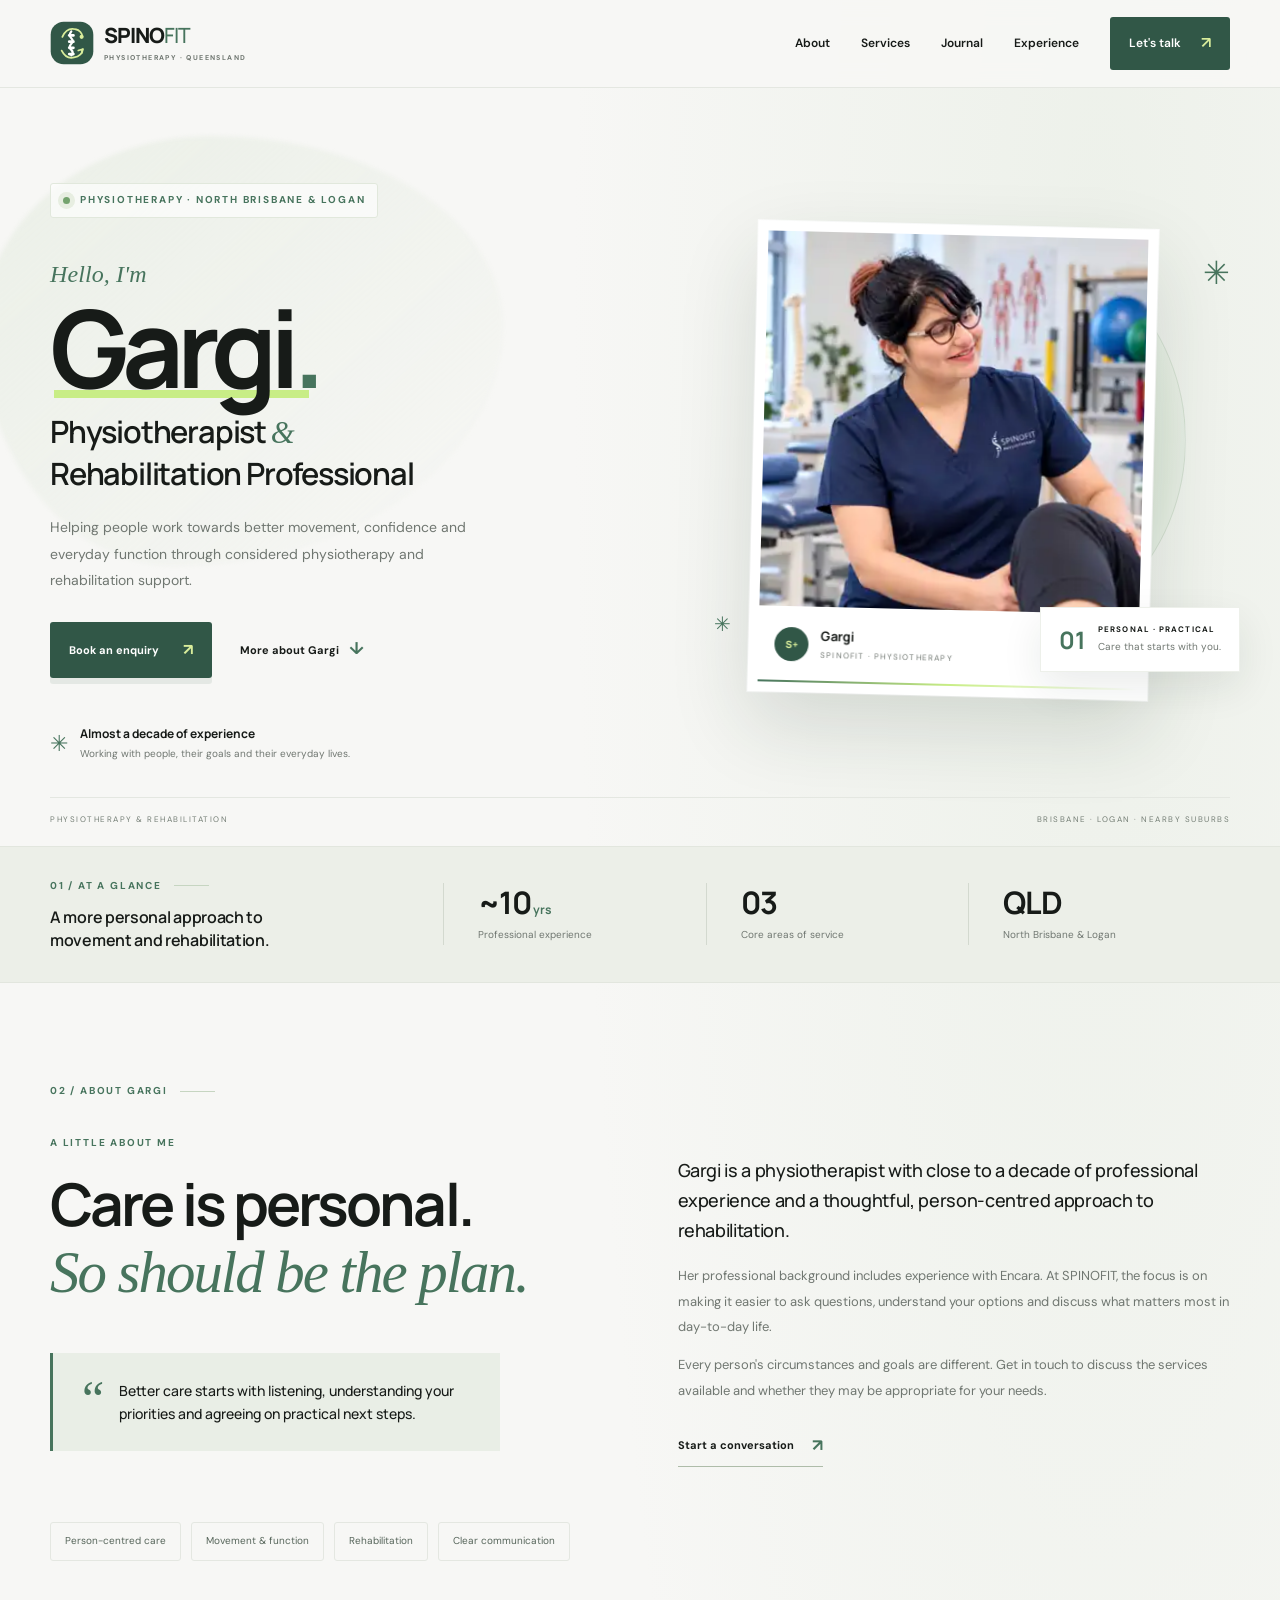
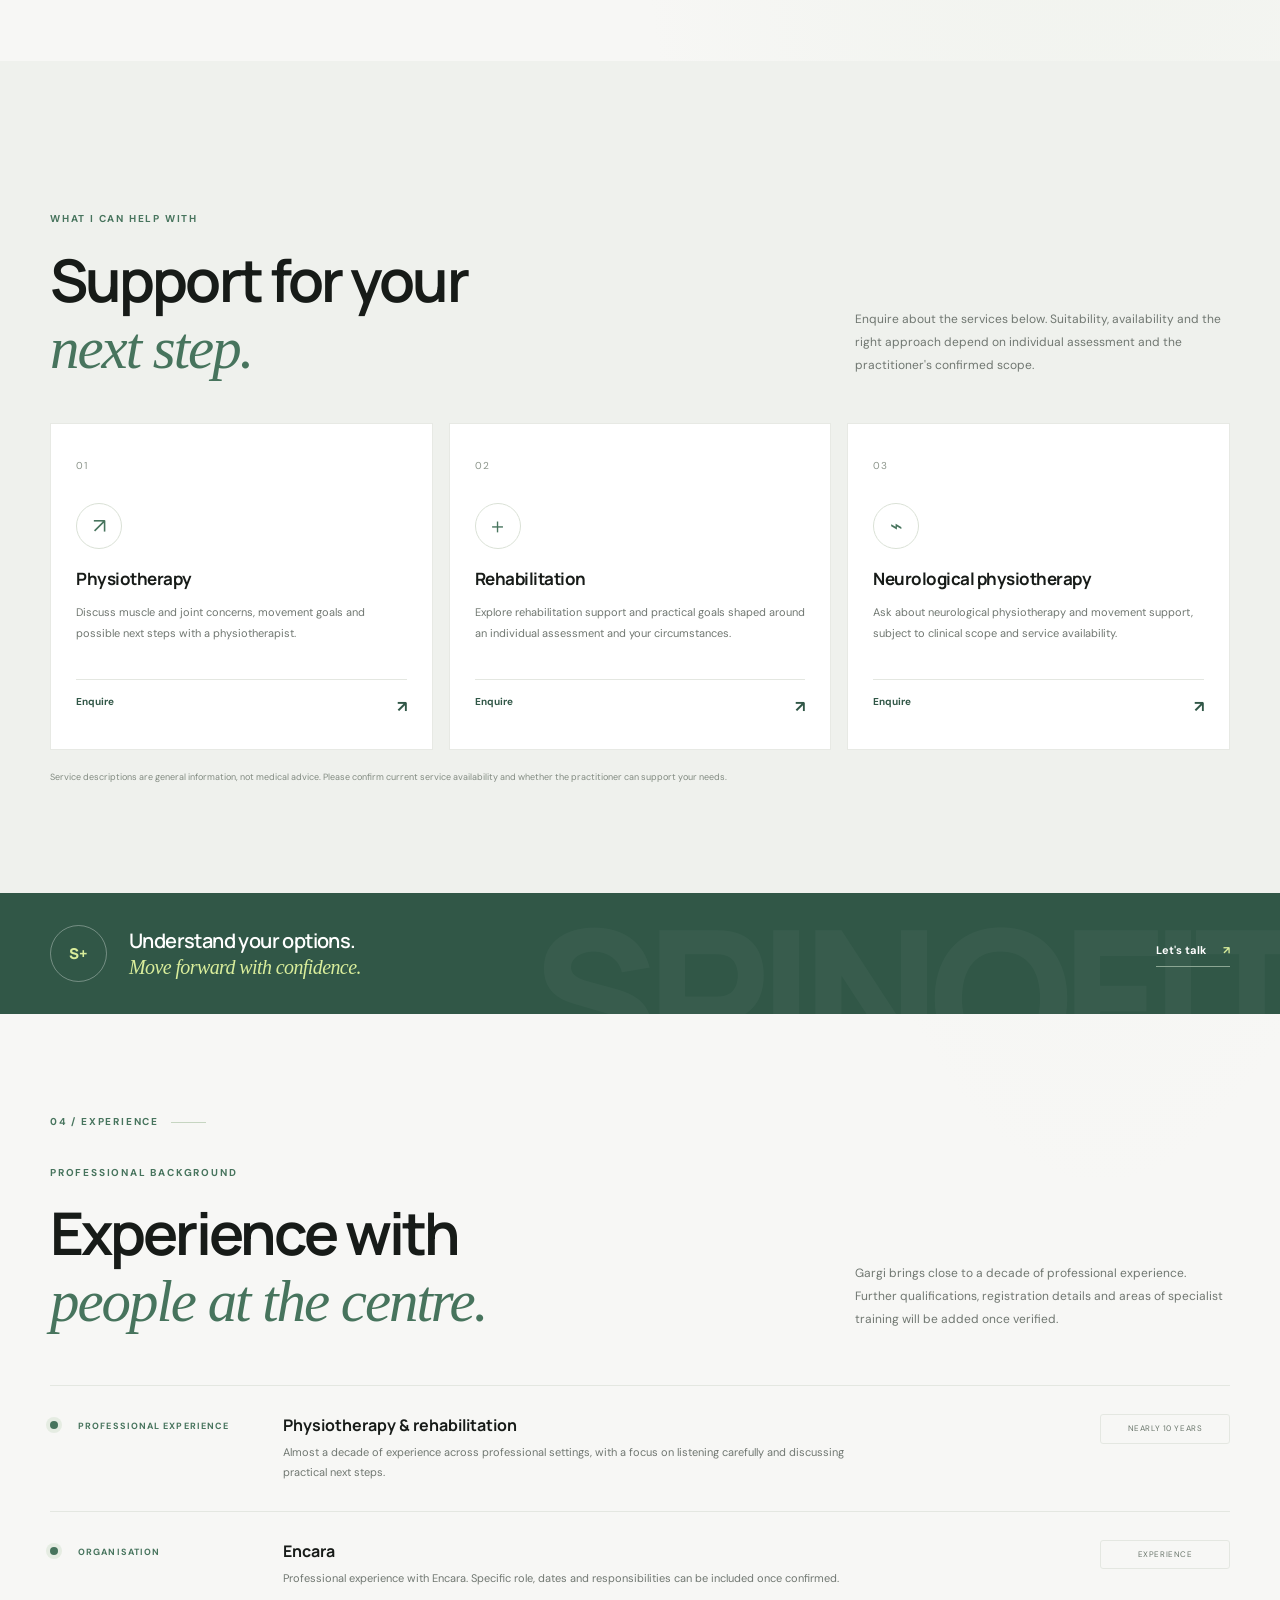
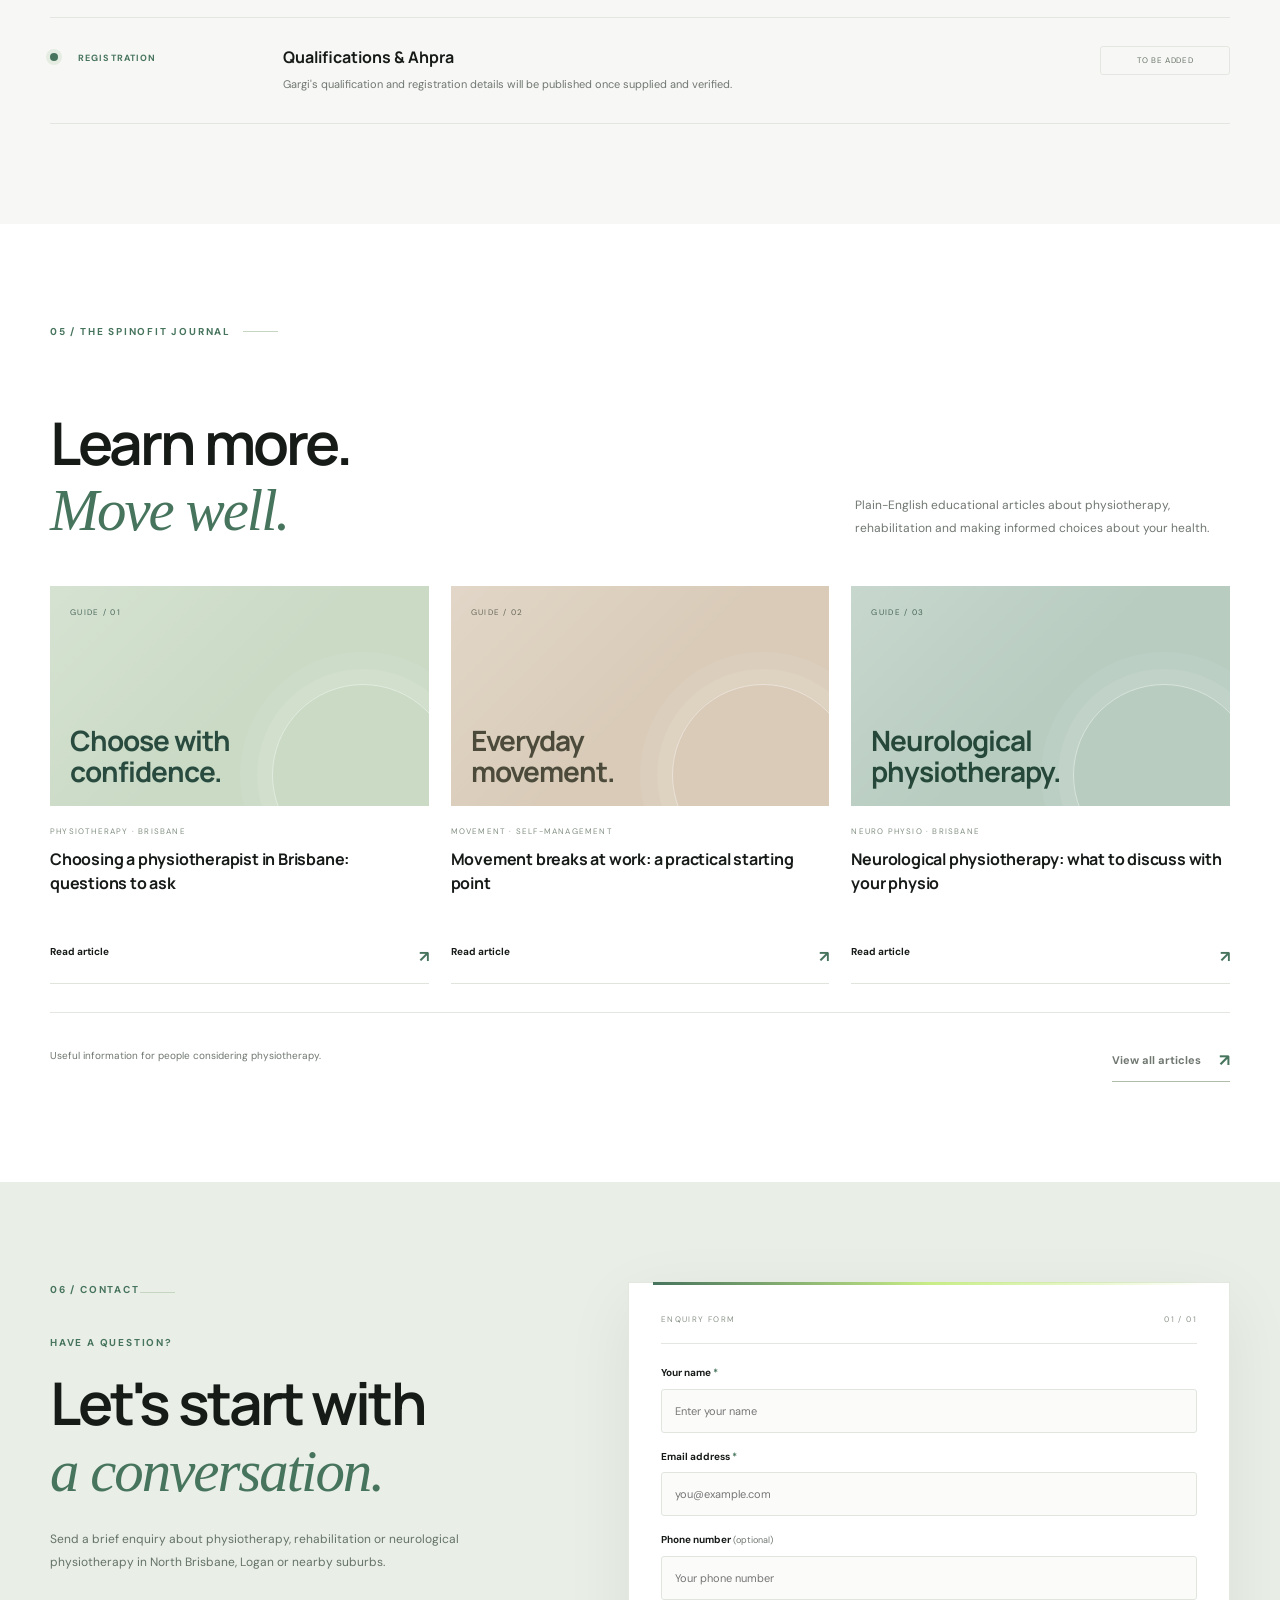
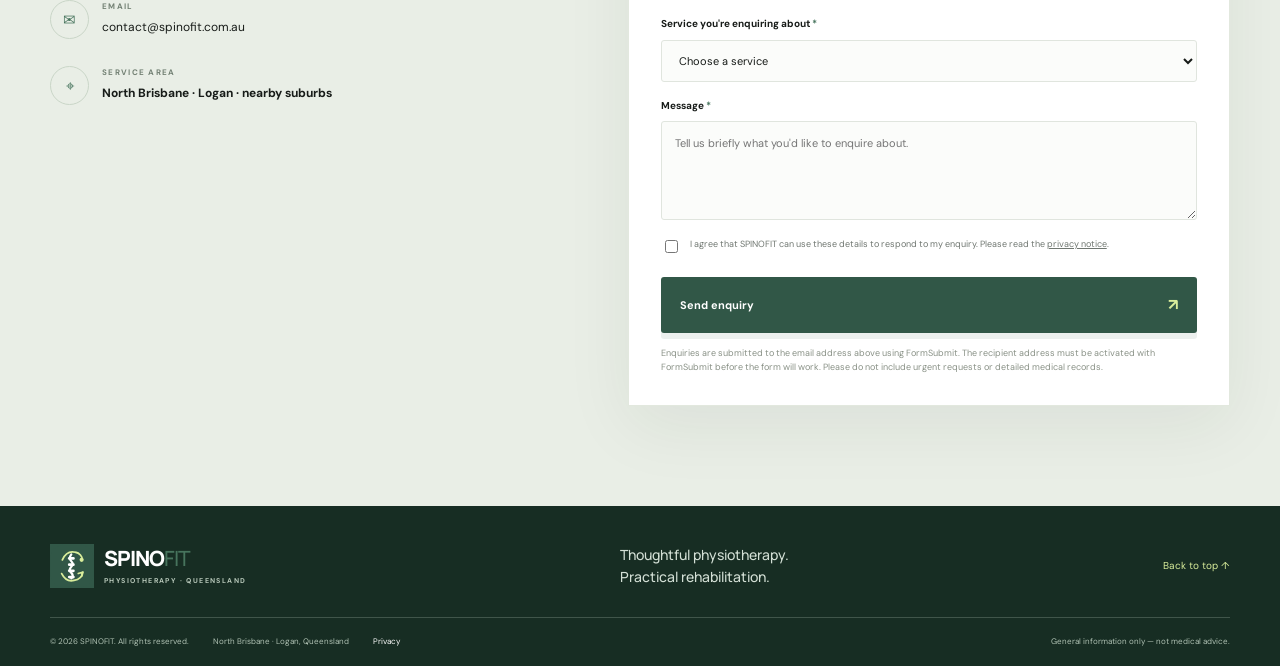
==== commit 942a5075: "Add physiotherapy spine logo, favicon and polished mobile UX" ====
--- a/index.html
+++ b/index.html
@@ -1,7 +1,7 @@
 <!doctype html>
 <html lang="en-AU">
 <head>
-<meta charset="utf-8"><meta name="viewport" content="width=device-width, initial-scale=1">
+<meta charset="utf-8"><meta name="viewport" content="width=device-width, initial-scale=1"><link rel="icon" type="image/svg+xml" href="/favicon.svg"><meta name="theme-color" content="#315747"><link rel="apple-touch-icon" href="/assets/images/spinofit-symbol.svg">
 <title>Gargi | Physiotherapist in North Brisbane & Logan | SPINOFIT</title>
 <meta name="description" content="Meet Gargi at SPINOFIT. Enquire about physiotherapy, rehabilitation and neurological physiotherapy across North Brisbane, Logan and nearby suburbs.">
 <meta name="robots" content="index,follow"><link rel="canonical" href="https://spinofit.com.au/">
@@ -17,7 +17,7 @@
 <body>
 <a class="skip-link" href="#main">Skip to content</a>
 <header class="site-header"><div class="container nav-wrap">
-<a class="brand" href="/" aria-label="SPINOFIT home"><span class="brand-mark">S<span>+</span></span><span class="brand-words">SPINO<span>FIT</span><small>PHYSIOTHERAPY · QUEENSLAND</small></span></a>
+<a class="brand" href="/" aria-label="SPINOFIT home"><span class="brand-mark"><img src="/assets/images/spinofit-symbol.svg" alt="" width="44" height="44"></span><span class="brand-words">SPINO<span>FIT</span><small>PHYSIOTHERAPY · QUEENSLAND</small></span></a>
 <button class="menu-toggle" aria-expanded="false" aria-controls="primary-nav" aria-label="Open navigation"><span></span><span></span></button>
 <nav id="primary-nav" class="primary-nav" aria-label="Main navigation"><a href="#about">About</a><a href="#services">Services</a><a href="/articles/">Journal</a><a href="#experience">Experience</a><a class="nav-cta" href="#contact">Let's talk <span>↗</span></a></nav>
 </div></header>
@@ -48,6 +48,6 @@
 <section id="contact" class="contact-section"><div class="container contact-grid"><div class="contact-copy"><div class="section-index">06 / CONTACT</div><p class="section-overline">HAVE A QUESTION?</p><h2>Let's start with<br><em>a conversation.</em></h2><p>Send a brief enquiry about physiotherapy, rehabilitation or neurological physiotherapy in North Brisbane, Logan or nearby suburbs.</p><div class="contact-detail"><span class="contact-icon">✉</span><div><small>EMAIL</small><a href="mailto:contact@spinofit.com.au">contact@spinofit.com.au</a></div></div><div class="contact-detail"><span class="contact-icon">⌖</span><div><small>SERVICE AREA</small><strong>North Brisbane · Logan · nearby suburbs</strong></div></div></div>
 <form class="contact-form" name="spinofit-enquiry" action="https://formsubmit.co/contact@spinofit.com.au" method="POST"><input type="hidden" name="_subject" value="New SPINOFIT website enquiry"><input type="hidden" name="_template" value="table"><input type="text" name="_honey" class="honeypot" tabindex="-1" autocomplete="off"><div class="form-top"><span>ENQUIRY FORM</span><span>01 / 01</span></div><label for="name">Your name <b>*</b></label><input id="name" name="name" autocomplete="name" required placeholder="Enter your name"><label for="email">Email address <b>*</b></label><input id="email" name="email" type="email" autocomplete="email" required placeholder="you@example.com"><label for="phone">Phone number <small>(optional)</small></label><input id="phone" name="phone" type="tel" autocomplete="tel" placeholder="Your phone number"><label for="service">Service you're enquiring about <b>*</b></label><select id="service" name="service" required><option value="">Choose a service</option><option>Physiotherapy</option><option>Rehabilitation</option><option>Neurological physiotherapy</option><option>General enquiry</option></select><label for="message">Message <b>*</b></label><textarea id="message" name="message" required rows="4" placeholder="Tell us briefly what you'd like to enquire about."></textarea><label class="consent"><input type="checkbox" required><span>I agree that SPINOFIT can use these details to respond to my enquiry. Please read the <a href="/privacy.html">privacy notice</a>.</span></label><button type="submit" class="button button-dark form-submit">Send enquiry <span>↗</span></button><p class="form-note">Enquiries are submitted to the email address above using FormSubmit. The recipient address must be activated with FormSubmit before the form will work. Please do not include urgent requests or detailed medical records.</p></form></div></section>
 </main>
-<footer class="site-footer"><div class="container footer-main"><a class="brand footer-brand" href="/"><span class="brand-mark">S<span>+</span></span><span class="brand-words">SPINO<span>FIT</span><small>PHYSIOTHERAPY · QUEENSLAND</small></span></a><p>Thoughtful physiotherapy.<br>Practical rehabilitation.</p><a class="back-top" href="#main">Back to top ↑</a></div><div class="container footer-bottom"><span>© <span id="year"></span> SPINOFIT. All rights reserved.</span><span>North Brisbane · Logan, Queensland</span><a href="/privacy.html">Privacy</a><span class="footer-note">General information only — not medical advice.</span></div></footer>
+<footer class="site-footer"><div class="container footer-main"><a class="brand footer-brand" href="/"><span class="brand-mark"><img src="/assets/images/spinofit-symbol.svg" alt="" width="44" height="44"></span><span class="brand-words">SPINO<span>FIT</span><small>PHYSIOTHERAPY · QUEENSLAND</small></span></a><p>Thoughtful physiotherapy.<br>Practical rehabilitation.</p><a class="back-top" href="#main">Back to top ↑</a></div><div class="container footer-bottom"><span>© <span id="year"></span> SPINOFIT. All rights reserved.</span><span>North Brisbane · Logan, Queensland</span><a href="/privacy.html">Privacy</a><span class="footer-note">General information only — not medical advice.</span></div></footer>
 <script src="/assets/js/main.js" defer></script>
 </body></html>
--- a/assets/css/styles.css
+++ b/assets/css/styles.css
@@ -1 +1,127 @@
-:root{--bg:#f7f7f5;--surface:#fff;--ink:#171b18;--muted:#707771;--line:#e4e7e1;--green:#315747;--green2:#47745d;--lime:#d9ed9b;--display:"Manrope",sans-serif;--body:"DM Sans",sans-serif;--serif:Georgia,serif}*{box-sizing:border-box}html{scroll-behavior:smooth;scroll-padding-top:90px}body{margin:0;background:var(--bg);color:var(--ink);font-family:var(--body);font-size:15px;line-height:1.65;-webkit-font-smoothing:antialiased}a{color:inherit;text-decoration:none}button,input,select,textarea{font:inherit}.container{width:min(1180px,calc(100% - 56px));margin:auto}.skip-link{position:absolute;top:-50px;left:16px;z-index:99;background:#fff;padding:12px}.skip-link:focus{top:10px}.site-header{height:88px;display:flex;align-items:center;border-bottom:1px solid var(--line);background:rgba(247,247,245,.94);position:sticky;top:0;z-index:30;backdrop-filter:blur(14px)}.nav-wrap{display:flex;align-items:center;justify-content:space-between}.brand{display:flex;align-items:center;gap:12px;font-family:var(--display);font-weight:800;letter-spacing:-1px;font-size:21px}.brand-mark{display:grid;place-items:center;width:43px;height:43px;border-radius:50%;background:var(--green);color:white;letter-spacing:-2px;font-size:16px}.brand-mark span{color:var(--lime)}.brand-words>span{font-weight:500;color:var(--green2)}.brand small{display:block;font:700 8px var(--body);letter-spacing:1.8px;color:var(--muted);margin-top:7px}.primary-nav{display:flex;align-items:center;gap:31px;font-size:12px;font-weight:600}.primary-nav>a:not(.nav-cta):hover{color:var(--green2)}.nav-cta{display:inline-flex;gap:20px;align-items:center;padding:13px 19px;border-radius:3px;color:white;background:var(--green)}.nav-cta span{color:var(--lime);font-size:16px}.menu-toggle{display:none}.hero{position:relative;display:grid;grid-template-columns:1.02fr .98fr;gap:48px;min-height:630px;padding-top:70px;padding-bottom:83px;align-items:center}.hero-copy{padding:15px 0 0}.hero-label,.section-index,.section-overline{font-size:10px;letter-spacing:1.8px;font-weight:700}.hero-label{display:flex;align-items:center;gap:10px;color:var(--green2)}.green-dot{height:7px;width:7px;border-radius:50%;background:#74a36e;box-shadow:0 0 0 5px #e7eee1}.intro-small{margin:37px 0 0;font-family:var(--serif);font-size:24px;color:var(--green2);font-style:italic}.hero h1{font-family:var(--display);font-size:clamp(68px,8vw,110px);line-height:.98;letter-spacing:-7px;margin:0 0 13px;font-weight:700}.period{color:var(--green2)}.hero-role{font:600 clamp(22px,2.4vw,31px)/1.28 var(--display);letter-spacing:-1.2px;margin:0 0 21px}.hero-role span{color:var(--green2);font-family:var(--serif);font-style:italic;font-weight:400}.hero-text{font-size:14px;color:var(--muted);line-height:1.9;max-width:475px}.hero-actions{display:flex;align-items:center;gap:28px;flex-wrap:wrap;margin-top:28px}.button{display:inline-flex;justify-content:space-between;align-items:center;gap:24px;padding:15px 19px;font-size:11px;font-weight:700;border:0;border-radius:3px;cursor:pointer}.button-dark{background:var(--green);color:#fff}.button span{font-size:16px;color:var(--lime)}.text-link{font-size:11px;font-weight:700}.text-link span{font-size:17px;color:var(--green2);margin-left:7px}.hero-contactline{display:flex;gap:12px;align-items:center;margin-top:47px}.hero-contactline>span{font-size:22px;color:var(--green2)}.hero-contactline strong,.hero-contactline small{display:block}.hero-contactline strong{font:700 12px var(--display)}.hero-contactline small{font-size:10px;color:var(--muted);margin-top:4px}.hero-portrait-wrap{position:relative;min-height:460px;display:flex;align-items:center;justify-content:center}.portrait-spotlight{position:absolute;width:430px;height:430px;border-radius:50%;background:#e8ede5;right:8%;top:0}.portrait-card{position:relative;z-index:1;width:min(400px,90%);border:10px solid white;background:white;box-shadow:0 25px 65px rgba(30,49,38,.12);transform:rotate(1deg)}.portrait-card img{display:block;width:100%;height:375px;object-fit:cover;object-position:center 34%;background:#e7ebe5}.portrait-caption{height:76px;display:flex;align-items:center;gap:12px;padding:0 16px}.caption-icon{width:34px;height:34px;border-radius:50%;display:grid;place-items:center;background:var(--green);color:var(--lime);font:800 12px var(--display)}.portrait-caption strong,.portrait-caption small{display:block}.portrait-caption strong{font:700 13px var(--display)}.portrait-caption small{font-size:8px;letter-spacing:1.2px;color:var(--muted);margin-top:4px}.caption-arrow{margin-left:auto;color:var(--green2);font-size:20px}.portrait-note{position:absolute;z-index:2;right:-10px;bottom:24px;display:flex;align-items:center;gap:12px;padding:15px 18px;background:#fff;box-shadow:0 15px 40px rgba(20,40,28,.09)}.portrait-note>span{font:700 24px var(--display);color:var(--green2)}.portrait-note b,.portrait-note small{display:block}.portrait-note b{font-size:8px;letter-spacing:1.1px}.portrait-note small{font-size:10px;color:var(--muted);margin-top:3px}.decor-star{position:absolute;color:var(--green2);z-index:2}.star-a{top:22px;right:0;font-size:32px}.star-b{bottom:55px;left:7%;font-size:20px}.hero-bottomline{position:absolute;bottom:20px;left:0;right:0;border-top:1px solid var(--line);padding-top:15px;display:flex;justify-content:space-between;font-size:8px;letter-spacing:1.5px;color:#858b84}.quick-facts{background:#ecefe8;border-block:1px solid #e2e6de}.facts-grid{min-height:135px;display:grid;grid-template-columns:1.5fr 1fr 1fr 1fr;align-items:center}.fact-intro{padding-right:32px}.section-index{color:var(--green2)}.fact-intro p{font:600 16px/1.4 var(--display);max-width:250px;margin:12px 0 0;letter-spacing:-.3px}.fact{border-left:1px solid #d3d9cf;padding-left:34px;min-height:62px;display:flex;flex-direction:column;justify-content:center}.fact strong{font:700 31px/1.15 var(--display);letter-spacing:-1px}.fact strong span{font-size:12px;letter-spacing:0;color:var(--green2)}.fact small{font-size:10px;color:var(--muted);margin-top:7px}.section{padding-block:100px}.two-col{display:grid;grid-template-columns:1fr 1fr;gap:75px;align-items:start;margin-top:36px}.section-overline{color:var(--green2);margin:0 0 19px}.two-col h2,.section-heading h2,.contact-copy h2{font:650 clamp(39px,4.6vw,62px)/1.08 var(--display);letter-spacing:-2.9px;margin:0}.two-col h2 em,.section-heading h2 em,.contact-copy h2 em{font-family:var(--serif);font-weight:400;color:var(--green2);letter-spacing:-2px}.about-callout{margin-top:47px;padding:26px 29px;background:#e9eee6;border-left:3px solid var(--green2);display:flex;gap:15px;max-width:450px}.about-callout>span{font:50px/.8 var(--serif);color:var(--green2)}.about-callout p{font:500 14px/1.65 var(--display);margin:0}.about-copy{padding-top:3px}.about-copy p{font-size:13px;color:var(--muted);line-height:1.95}.about-copy .lead{font:500 18px/1.65 var(--display);color:var(--ink);letter-spacing:-.35px}.underlined-link{display:inline-flex;gap:18px;align-items:center;border-bottom:1px solid #aebca9;padding-bottom:7px;font-size:11px;font-weight:700;margin-top:15px}.underlined-link span{font-size:17px;color:var(--green2)}.about-tags{display:flex;flex-wrap:wrap;gap:10px;margin-top:55px}.about-tags span{border:1px solid var(--line);border-radius:3px;padding:10px 14px;font-size:10px;color:#56655a}.services-section{background:#eff1ed}.section-heading{display:flex;align-items:flex-end;justify-content:space-between;gap:55px;margin-top:34px;margin-bottom:42px}.section-heading>p{font-size:12px;color:var(--muted);line-height:1.9;max-width:375px;margin:0 0 5px}.service-grid{display:grid;grid-template-columns:repeat(3,1fr);gap:16px}.service-card{position:relative;min-height:305px;background:white;border:1px solid #e7e9e4;padding:28px 25px;transition:transform .2s,box-shadow .2s}.service-card:hover{transform:translateY(-4px);box-shadow:0 16px 36px rgba(28,54,37,.07)}.service-number{font-size:10px;color:#8b948a;letter-spacing:1px}.service-icon{display:grid;place-items:center;width:46px;height:46px;border:1px solid #dae1d6;border-radius:50%;color:var(--green2);font-size:21px;margin:26px 0 18px}.service-card h3{font:700 17px var(--display);letter-spacing:-.5px;margin:0 0 12px}.service-card p{font-size:11px;line-height:1.85;color:var(--muted);min-height:61px}.service-card>a{display:flex;justify-content:space-between;border-top:1px solid var(--line);padding-top:14px;margin-top:16px;color:var(--green);font-size:10px;font-weight:700}.service-card>a span{font-size:16px}.service-disclaimer{color:#818a80;font-size:9px;margin-top:20px}.statement-band{background:var(--green);color:white;padding:32px 0}.statement-inner{display:flex;align-items:center;gap:22px}.statement-mark{display:grid;place-items:center;border:1px solid rgba(255,255,255,.33);border-radius:50%;width:57px;height:57px;font:800 15px var(--display);color:var(--lime)}.statement-inner p{font:600 20px/1.3 var(--display);letter-spacing:-.6px;margin:0}.statement-inner p em{font-family:var(--serif);font-weight:400;color:var(--lime)}.statement-inner>a{margin-left:auto;border-bottom:1px solid #8ba693;padding-bottom:7px;font-size:11px;font-weight:700}.statement-inner>a span{color:var(--lime);margin-left:14px}.timeline{border-top:1px solid var(--line);margin-top:50px}.timeline-entry{display:grid;grid-template-columns:180px 1fr 130px;gap:25px;position:relative;padding:28px 0 28px 28px;border-bottom:1px solid var(--line)}.timeline-dot{position:absolute;top:35px;left:0;width:8px;height:8px;border-radius:50%;background:var(--green2);box-shadow:0 0 0 4px #e5ece2}.timeline-year{font-size:9px;letter-spacing:1.1px;color:var(--green2);font-weight:700;padding-top:5px}.timeline-main h3{font:700 16px var(--display);margin:0 0 7px}.timeline-main p{font-size:11px;color:var(--muted);line-height:1.8;margin:0;max-width:600px}.timeline-tag{align-self:start;text-align:center;border:1px solid var(--line);border-radius:3px;padding:7px 8px;font-size:8px;letter-spacing:.6px;color:#6a766b}.journal-section{background:#fff}.journal-grid{display:grid;grid-template-columns:repeat(3,1fr);gap:22px}.journal-card{min-width:0}.journal-art{height:220px;display:flex;flex-direction:column;justify-content:space-between;padding:20px;position:relative;overflow:hidden}.journal-art:after{content:"";position:absolute;width:180px;height:180px;border:1px solid rgba(255,255,255,.45);border-radius:50%;right:-25px;bottom:-60px;box-shadow:0 0 0 15px rgba(255,255,255,.07),0 0 0 32px rgba(255,255,255,.06)}.art-one{background:#cadac5;color:#294b3f}.art-two{background:#d9cbb8;color:#4c4b3b}.art-three{background:#b8ccc0;color:#25483a}.journal-art>span{font-size:8px;letter-spacing:1.3px}.journal-art>b{font:700 28px/1.1 var(--display);letter-spacing:-1px;position:relative;z-index:1}.journal-meta{font-size:8px;letter-spacing:1.2px;color:#829083;margin:19px 0 8px}.journal-card h3{font:700 16px/1.5 var(--display);letter-spacing:-.2px;min-height:72px;margin:0}.journal-read{display:flex;justify-content:space-between;border-bottom:1px solid #dfe5dc;padding:13px 0;font-size:10px;font-weight:700;margin-top:12px}.journal-read span{font-size:16px;color:var(--green2)}.journal-footer{display:flex;justify-content:space-between;align-items:center;margin-top:28px;border-top:1px solid var(--line);padding-top:18px;font-size:10px;color:var(--muted)}.contact-section{background:#e9eee6;padding:100px 0}.contact-grid{display:grid;grid-template-columns:.9fr 1.1fr;gap:85px;align-items:start}.contact-copy .section-index{display:block;margin-bottom:36px}.contact-copy h2{margin-bottom:23px}.contact-copy>p:not(.section-overline){max-width:425px;font-size:12px;color:#647268;line-height:1.9}.contact-detail{display:flex;align-items:flex-start;gap:13px;margin-top:27px}.contact-icon{width:39px;height:39px;display:grid;place-items:center;border:1px solid #c9d5c7;border-radius:50%;color:var(--green2)}.contact-detail small,.contact-detail a,.contact-detail strong{display:block}.contact-detail small{font-size:8px;letter-spacing:1.3px;color:#738174;font-weight:700}.contact-detail a,.contact-detail strong{font-size:12px;margin-top:4px}.contact-form{background:white;border:1px solid #e2e8de;padding:30px 32px;box-shadow:0 15px 45px rgba(29,52,35,.05)}.form-top{display:flex;justify-content:space-between;padding-bottom:17px;border-bottom:1px solid var(--line);font-size:8px;letter-spacing:1.4px;color:#8c958b;margin-bottom:21px}.contact-form label:not(.consent){display:block;font-size:10px;font-weight:700;margin:16px 0 7px}.contact-form label b{color:var(--green2)}.contact-form label small{font-size:9px;color:var(--muted);font-weight:400}.contact-form input:not([type=checkbox]),.contact-form select,.contact-form textarea{display:block;width:100%;border:1px solid #e0e5de;border-radius:3px;background:#fbfcfa;padding:12px 13px;font-size:11px;color:var(--ink);outline:none}.contact-form input:focus,.contact-form select:focus,.contact-form textarea:focus{border-color:var(--green2);box-shadow:0 0 0 3px #eaf0e8}.contact-form textarea{resize:vertical;min-height:95px}.consent{display:flex;align-items:flex-start;gap:9px;font-size:9px;line-height:1.6;color:var(--muted);margin:17px 0}.consent input{margin-top:3px;accent-color:var(--green)}.consent a{text-decoration:underline}.form-submit{width:100%;margin-top:4px}.form-note{font-size:9px;line-height:1.6;color:#899186;margin:13px 0 0}.honeypot{position:absolute!important;left:-10000px!important;width:1px!important;height:1px!important}.site-footer{background:#172d23;color:white;padding:38px 0 18px}.footer-main{display:flex;align-items:center;justify-content:space-between;padding-bottom:28px;border-bottom:1px solid #40554a}.footer-brand{color:white}.footer-brand small{color:#b7c7b9}.footer-main>p{font:500 14px/1.6 var(--display);margin:0;color:#d3dfd5}.back-top{font-size:10px;color:var(--lime)}.footer-bottom{padding-top:17px;display:flex;align-items:center;gap:24px;flex-wrap:wrap;font-size:8px;color:#afc1b3}.footer-bottom a{color:white}.footer-note{margin-left:auto}@media(max-width:900px){.container{width:calc(100% - 38px)}.hero{gap:12px;grid-template-columns:1fr .9fr;padding-top:55px}.hero h1{font-size:75px}.hero-role{font-size:23px}.hero-portrait-wrap{min-height:410px}.portrait-card img{height:310px}.portrait-spotlight{width:340px;height:340px}.portrait-note{right:-8px;bottom:25px}.facts-grid{grid-template-columns:1.35fr 1fr 1fr 1fr}.fact{padding-left:18px}.fact-intro{padding-right:15px}.two-col{gap:38px}.section-heading{gap:30px}.contact-grid{gap:38px}.timeline-entry{grid-template-columns:135px 1fr 110px}}@media(max-width:680px){.container{width:calc(100% - 32px)}.site-header{height:76px}.brand{font-size:18px}.brand-mark{width:39px;height:39px}.menu-toggle{display:flex;flex-direction:column;gap:5px;border:0;background:transparent;padding:10px}.menu-toggle span{display:block;width:22px;height:2px;background:var(--ink)}.primary-nav{display:none;position:absolute;left:0;right:0;top:75px;padding:16px;background:var(--bg);border-bottom:1px solid var(--line);flex-direction:column;align-items:stretch;gap:0}.primary-nav.is-open{display:flex}.primary-nav>a{padding:12px}.primary-nav .nav-cta{text-align:center;justify-content:center;margin-top:6px}.hero{display:flex;flex-direction:column;align-items:stretch;padding-top:45px;padding-bottom:65px;gap:15px}.hero-copy{padding-top:0}.intro-small{margin-top:28px;font-size:21px}.hero h1{font-size:78px;letter-spacing:-5px}.hero-role{font-size:25px}.hero-text{font-size:13px}.hero-actions{gap:19px}.hero-contactline{margin-top:31px}.hero-portrait-wrap{min-height:410px;margin-top:8px}.portrait-card{width:min(365px,83%)}.portrait-card img{height:300px}.portrait-spotlight{width:min(360px,96vw);height:min(360px,96vw);right:3%;top:10px}.portrait-note{right:0;bottom:26px;padding:12px}.hero-bottomline{font-size:7px;letter-spacing:.8px;bottom:17px;gap:15px}.facts-grid{grid-template-columns:1fr 1fr;padding-block:18px}.fact-intro{grid-column:span 2;padding:10px 0 20px}.fact{padding:10px 0 10px 16px;margin:5px 0;border-left:1px solid #d3d9cf}.fact:nth-child(2){padding-left:0;border-left:0}.fact strong{font-size:28px}.section{padding-block:70px}.two-col{grid-template-columns:1fr;gap:25px;margin-top:28px}.two-col h2,.section-heading h2,.contact-copy h2{font-size:43px;letter-spacing:-2px}.about-callout{margin-top:28px}.about-tags{margin-top:28px;gap:7px}.about-tags span{font-size:9px}.section-heading{display:block;margin-top:28px;margin-bottom:28px}.section-heading>p{margin-top:18px}.service-grid{grid-template-columns:1fr;gap:12px}.service-card{min-height:0;padding:22px}.service-icon{margin:18px 0 13px}.service-card p{min-height:0}.statement-inner{gap:13px;flex-wrap:wrap}.statement-mark{width:45px;height:45px}.statement-inner p{font-size:17px}.statement-inner>a{margin-left:auto}.timeline{margin-top:32px}.timeline-entry{grid-template-columns:1fr;gap:8px;padding:23px 0 23px 22px}.timeline-dot{top:29px}.timeline-tag{justify-self:start;margin-top:6px}.journal-grid{grid-template-columns:1fr;gap:30px}.journal-art{height:220px}.journal-card h3{min-height:0}.journal-footer{align-items:flex-start;flex-direction:column;gap:12px}.contact-section{padding:70px 0}.contact-grid{grid-template-columns:1fr;gap:36px}.contact-copy .section-index{margin-bottom:28px}.contact-form{padding:24px 18px}.footer-main{flex-wrap:wrap;gap:20px}.footer-main>p{width:100%;order:3}.footer-bottom{gap:12px 17px}.footer-note{margin-left:0;width:100%}}@media(prefers-reduced-motion:reduce){html{scroll-behavior:auto}*,*:before,*:after{transition:none!important}}+:root{--bg:#f7f7f5;--surface:#fff;--ink:#171b18;--muted:#707771;--line:#e4e7e1;--green:#315747;--green2:#47745d;--lime:#d9ed9b;--display:"Manrope",sans-serif;--body:"DM Sans",sans-serif;--serif:Georgia,serif}*{box-sizing:border-box}html{scroll-behavior:smooth;scroll-padding-top:90px}body{margin:0;background:var(--bg);color:var(--ink);font-family:var(--body);font-size:15px;line-height:1.65;-webkit-font-smoothing:antialiased}a{color:inherit;text-decoration:none}button,input,select,textarea{font:inherit}.container{width:min(1180px,calc(100% - 56px));margin:auto}.skip-link{position:absolute;top:-50px;left:16px;z-index:99;background:#fff;padding:12px}.skip-link:focus{top:10px}.site-header{height:88px;display:flex;align-items:center;border-bottom:1px solid var(--line);background:rgba(247,247,245,.94);position:sticky;top:0;z-index:30;backdrop-filter:blur(14px)}.nav-wrap{display:flex;align-items:center;justify-content:space-between}.brand{display:flex;align-items:center;gap:12px;font-family:var(--display);font-weight:800;letter-spacing:-1px;font-size:21px}.brand-mark{display:grid;place-items:center;width:43px;height:43px;border-radius:50%;background:var(--green);color:white;letter-spacing:-2px;font-size:16px}.brand-mark span{color:var(--lime)}.brand-words>span{font-weight:500;color:var(--green2)}.brand small{display:block;font:700 8px var(--body);letter-spacing:1.8px;color:var(--muted);margin-top:7px}.primary-nav{display:flex;align-items:center;gap:31px;font-size:12px;font-weight:600}.primary-nav>a:not(.nav-cta):hover{color:var(--green2)}.nav-cta{display:inline-flex;gap:20px;align-items:center;padding:13px 19px;border-radius:3px;color:white;background:var(--green)}.nav-cta span{color:var(--lime);font-size:16px}.menu-toggle{display:none}.hero{position:relative;display:grid;grid-template-columns:1.02fr .98fr;gap:48px;min-height:630px;padding-top:70px;padding-bottom:83px;align-items:center}.hero-copy{padding:15px 0 0}.hero-label,.section-index,.section-overline{font-size:10px;letter-spacing:1.8px;font-weight:700}.hero-label{display:flex;align-items:center;gap:10px;color:var(--green2)}.green-dot{height:7px;width:7px;border-radius:50%;background:#74a36e;box-shadow:0 0 0 5px #e7eee1}.intro-small{margin:37px 0 0;font-family:var(--serif);font-size:24px;color:var(--green2);font-style:italic}.hero h1{font-family:var(--display);font-size:clamp(68px,8vw,110px);line-height:.98;letter-spacing:-7px;margin:0 0 13px;font-weight:700}.period{color:var(--green2)}.hero-role{font:600 clamp(22px,2.4vw,31px)/1.28 var(--display);letter-spacing:-1.2px;margin:0 0 21px}.hero-role span{color:var(--green2);font-family:var(--serif);font-style:italic;font-weight:400}.hero-text{font-size:14px;color:var(--muted);line-height:1.9;max-width:475px}.hero-actions{display:flex;align-items:center;gap:28px;flex-wrap:wrap;margin-top:28px}.button{display:inline-flex;justify-content:space-between;align-items:center;gap:24px;padding:15px 19px;font-size:11px;font-weight:700;border:0;border-radius:3px;cursor:pointer}.button-dark{background:var(--green);color:#fff}.button span{font-size:16px;color:var(--lime)}.text-link{font-size:11px;font-weight:700}.text-link span{font-size:17px;color:var(--green2);margin-left:7px}.hero-contactline{display:flex;gap:12px;align-items:center;margin-top:47px}.hero-contactline>span{font-size:22px;color:var(--green2)}.hero-contactline strong,.hero-contactline small{display:block}.hero-contactline strong{font:700 12px var(--display)}.hero-contactline small{font-size:10px;color:var(--muted);margin-top:4px}.hero-portrait-wrap{position:relative;min-height:460px;display:flex;align-items:center;justify-content:center}.portrait-spotlight{position:absolute;width:430px;height:430px;border-radius:50%;background:#e8ede5;right:8%;top:0}.portrait-card{position:relative;z-index:1;width:min(400px,90%);border:10px solid white;background:white;box-shadow:0 25px 65px rgba(30,49,38,.12);transform:rotate(1deg)}.portrait-card img{display:block;width:100%;height:375px;object-fit:cover;object-position:center 34%;background:#e7ebe5}.portrait-caption{height:76px;display:flex;align-items:center;gap:12px;padding:0 16px}.caption-icon{width:34px;height:34px;border-radius:50%;display:grid;place-items:center;background:var(--green);color:var(--lime);font:800 12px var(--display)}.portrait-caption strong,.portrait-caption small{display:block}.portrait-caption strong{font:700 13px var(--display)}.portrait-caption small{font-size:8px;letter-spacing:1.2px;color:var(--muted);margin-top:4px}.caption-arrow{margin-left:auto;color:var(--green2);font-size:20px}.portrait-note{position:absolute;z-index:2;right:-10px;bottom:24px;display:flex;align-items:center;gap:12px;padding:15px 18px;background:#fff;box-shadow:0 15px 40px rgba(20,40,28,.09)}.portrait-note>span{font:700 24px var(--display);color:var(--green2)}.portrait-note b,.portrait-note small{display:block}.portrait-note b{font-size:8px;letter-spacing:1.1px}.portrait-note small{font-size:10px;color:var(--muted);margin-top:3px}.decor-star{position:absolute;color:var(--green2);z-index:2}.star-a{top:22px;right:0;font-size:32px}.star-b{bottom:55px;left:7%;font-size:20px}.hero-bottomline{position:absolute;bottom:20px;left:0;right:0;border-top:1px solid var(--line);padding-top:15px;display:flex;justify-content:space-between;font-size:8px;letter-spacing:1.5px;color:#858b84}.quick-facts{background:#ecefe8;border-block:1px solid #e2e6de}.facts-grid{min-height:135px;display:grid;grid-template-columns:1.5fr 1fr 1fr 1fr;align-items:center}.fact-intro{padding-right:32px}.section-index{color:var(--green2)}.fact-intro p{font:600 16px/1.4 var(--display);max-width:250px;margin:12px 0 0;letter-spacing:-.3px}.fact{border-left:1px solid #d3d9cf;padding-left:34px;min-height:62px;display:flex;flex-direction:column;justify-content:center}.fact strong{font:700 31px/1.15 var(--display);letter-spacing:-1px}.fact strong span{font-size:12px;letter-spacing:0;color:var(--green2)}.fact small{font-size:10px;color:var(--muted);margin-top:7px}.section{padding-block:100px}.two-col{display:grid;grid-template-columns:1fr 1fr;gap:75px;align-items:start;margin-top:36px}.section-overline{color:var(--green2);margin:0 0 19px}.two-col h2,.section-heading h2,.contact-copy h2{font:650 clamp(39px,4.6vw,62px)/1.08 var(--display);letter-spacing:-2.9px;margin:0}.two-col h2 em,.section-heading h2 em,.contact-copy h2 em{font-family:var(--serif);font-weight:400;color:var(--green2);letter-spacing:-2px}.about-callout{margin-top:47px;padding:26px 29px;background:#e9eee6;border-left:3px solid var(--green2);display:flex;gap:15px;max-width:450px}.about-callout>span{font:50px/.8 var(--serif);color:var(--green2)}.about-callout p{font:500 14px/1.65 var(--display);margin:0}.about-copy{padding-top:3px}.about-copy p{font-size:13px;color:var(--muted);line-height:1.95}.about-copy .lead{font:500 18px/1.65 var(--display);color:var(--ink);letter-spacing:-.35px}.underlined-link{display:inline-flex;gap:18px;align-items:center;border-bottom:1px solid #aebca9;padding-bottom:7px;font-size:11px;font-weight:700;margin-top:15px}.underlined-link span{font-size:17px;color:var(--green2)}.about-tags{display:flex;flex-wrap:wrap;gap:10px;margin-top:55px}.about-tags span{border:1px solid var(--line);border-radius:3px;padding:10px 14px;font-size:10px;color:#56655a}.services-section{background:#eff1ed}.section-heading{display:flex;align-items:flex-end;justify-content:space-between;gap:55px;margin-top:34px;margin-bottom:42px}.section-heading>p{font-size:12px;color:var(--muted);line-height:1.9;max-width:375px;margin:0 0 5px}.service-grid{display:grid;grid-template-columns:repeat(3,1fr);gap:16px}.service-card{position:relative;min-height:305px;background:white;border:1px solid #e7e9e4;padding:28px 25px;transition:transform .2s,box-shadow .2s}.service-card:hover{transform:translateY(-4px);box-shadow:0 16px 36px rgba(28,54,37,.07)}.service-number{font-size:10px;color:#8b948a;letter-spacing:1px}.service-icon{display:grid;place-items:center;width:46px;height:46px;border:1px solid #dae1d6;border-radius:50%;color:var(--green2);font-size:21px;margin:26px 0 18px}.service-card h3{font:700 17px var(--display);letter-spacing:-.5px;margin:0 0 12px}.service-card p{font-size:11px;line-height:1.85;color:var(--muted);min-height:61px}.service-card>a{display:flex;justify-content:space-between;border-top:1px solid var(--line);padding-top:14px;margin-top:16px;color:var(--green);font-size:10px;font-weight:700}.service-card>a span{font-size:16px}.service-disclaimer{color:#818a80;font-size:9px;margin-top:20px}.statement-band{background:var(--green);color:white;padding:32px 0}.statement-inner{display:flex;align-items:center;gap:22px}.statement-mark{display:grid;place-items:center;border:1px solid rgba(255,255,255,.33);border-radius:50%;width:57px;height:57px;font:800 15px var(--display);color:var(--lime)}.statement-inner p{font:600 20px/1.3 var(--display);letter-spacing:-.6px;margin:0}.statement-inner p em{font-family:var(--serif);font-weight:400;color:var(--lime)}.statement-inner>a{margin-left:auto;border-bottom:1px solid #8ba693;padding-bottom:7px;font-size:11px;font-weight:700}.statement-inner>a span{color:var(--lime);margin-left:14px}.timeline{border-top:1px solid var(--line);margin-top:50px}.timeline-entry{display:grid;grid-template-columns:180px 1fr 130px;gap:25px;position:relative;padding:28px 0 28px 28px;border-bottom:1px solid var(--line)}.timeline-dot{position:absolute;top:35px;left:0;width:8px;height:8px;border-radius:50%;background:var(--green2);box-shadow:0 0 0 4px #e5ece2}.timeline-year{font-size:9px;letter-spacing:1.1px;color:var(--green2);font-weight:700;padding-top:5px}.timeline-main h3{font:700 16px var(--display);margin:0 0 7px}.timeline-main p{font-size:11px;color:var(--muted);line-height:1.8;margin:0;max-width:600px}.timeline-tag{align-self:start;text-align:center;border:1px solid var(--line);border-radius:3px;padding:7px 8px;font-size:8px;letter-spacing:.6px;color:#6a766b}.journal-section{background:#fff}.journal-grid{display:grid;grid-template-columns:repeat(3,1fr);gap:22px}.journal-card{min-width:0}.journal-art{height:220px;display:flex;flex-direction:column;justify-content:space-between;padding:20px;position:relative;overflow:hidden}.journal-art:after{content:"";position:absolute;width:180px;height:180px;border:1px solid rgba(255,255,255,.45);border-radius:50%;right:-25px;bottom:-60px;box-shadow:0 0 0 15px rgba(255,255,255,.07),0 0 0 32px rgba(255,255,255,.06)}.art-one{background:#cadac5;color:#294b3f}.art-two{background:#d9cbb8;color:#4c4b3b}.art-three{background:#b8ccc0;color:#25483a}.journal-art>span{font-size:8px;letter-spacing:1.3px}.journal-art>b{font:700 28px/1.1 var(--display);letter-spacing:-1px;position:relative;z-index:1}.journal-meta{font-size:8px;letter-spacing:1.2px;color:#829083;margin:19px 0 8px}.journal-card h3{font:700 16px/1.5 var(--display);letter-spacing:-.2px;min-height:72px;margin:0}.journal-read{display:flex;justify-content:space-between;border-bottom:1px solid #dfe5dc;padding:13px 0;font-size:10px;font-weight:700;margin-top:12px}.journal-read span{font-size:16px;color:var(--green2)}.journal-footer{display:flex;justify-content:space-between;align-items:center;margin-top:28px;border-top:1px solid var(--line);padding-top:18px;font-size:10px;color:var(--muted)}.contact-section{background:#e9eee6;padding:100px 0}.contact-grid{display:grid;grid-template-columns:.9fr 1.1fr;gap:85px;align-items:start}.contact-copy .section-index{display:block;margin-bottom:36px}.contact-copy h2{margin-bottom:23px}.contact-copy>p:not(.section-overline){max-width:425px;font-size:12px;color:#647268;line-height:1.9}.contact-detail{display:flex;align-items:flex-start;gap:13px;margin-top:27px}.contact-icon{width:39px;height:39px;display:grid;place-items:center;border:1px solid #c9d5c7;border-radius:50%;color:var(--green2)}.contact-detail small,.contact-detail a,.contact-detail strong{display:block}.contact-detail small{font-size:8px;letter-spacing:1.3px;color:#738174;font-weight:700}.contact-detail a,.contact-detail strong{font-size:12px;margin-top:4px}.contact-form{background:white;border:1px solid #e2e8de;padding:30px 32px;box-shadow:0 15px 45px rgba(29,52,35,.05)}.form-top{display:flex;justify-content:space-between;padding-bottom:17px;border-bottom:1px solid var(--line);font-size:8px;letter-spacing:1.4px;color:#8c958b;margin-bottom:21px}.contact-form label:not(.consent){display:block;font-size:10px;font-weight:700;margin:16px 0 7px}.contact-form label b{color:var(--green2)}.contact-form label small{font-size:9px;color:var(--muted);font-weight:400}.contact-form input:not([type=checkbox]),.contact-form select,.contact-form textarea{display:block;width:100%;border:1px solid #e0e5de;border-radius:3px;background:#fbfcfa;padding:12px 13px;font-size:11px;color:var(--ink);outline:none}.contact-form input:focus,.contact-form select:focus,.contact-form textarea:focus{border-color:var(--green2);box-shadow:0 0 0 3px #eaf0e8}.contact-form textarea{resize:vertical;min-height:95px}.consent{display:flex;align-items:flex-start;gap:9px;font-size:9px;line-height:1.6;color:var(--muted);margin:17px 0}.consent input{margin-top:3px;accent-color:var(--green)}.consent a{text-decoration:underline}.form-submit{width:100%;margin-top:4px}.form-note{font-size:9px;line-height:1.6;color:#899186;margin:13px 0 0}.honeypot{position:absolute!important;left:-10000px!important;width:1px!important;height:1px!important}.site-footer{background:#172d23;color:white;padding:38px 0 18px}.footer-main{display:flex;align-items:center;justify-content:space-between;padding-bottom:28px;border-bottom:1px solid #40554a}.footer-brand{color:white}.footer-brand small{color:#b7c7b9}.footer-main>p{font:500 14px/1.6 var(--display);margin:0;color:#d3dfd5}.back-top{font-size:10px;color:var(--lime)}.footer-bottom{padding-top:17px;display:flex;align-items:center;gap:24px;flex-wrap:wrap;font-size:8px;color:#afc1b3}.footer-bottom a{color:white}.footer-note{margin-left:auto}@media(max-width:900px){.container{width:calc(100% - 38px)}.hero{gap:12px;grid-template-columns:1fr .9fr;padding-top:55px}.hero h1{font-size:75px}.hero-role{font-size:23px}.hero-portrait-wrap{min-height:410px}.portrait-card img{height:310px}.portrait-spotlight{width:340px;height:340px}.portrait-note{right:-8px;bottom:25px}.facts-grid{grid-template-columns:1.35fr 1fr 1fr 1fr}.fact{padding-left:18px}.fact-intro{padding-right:15px}.two-col{gap:38px}.section-heading{gap:30px}.contact-grid{gap:38px}.timeline-entry{grid-template-columns:135px 1fr 110px}}@media(max-width:680px){.container{width:calc(100% - 32px)}.site-header{height:76px}.brand{font-size:18px}.brand-mark{width:39px;height:39px}.menu-toggle{display:flex;flex-direction:column;gap:5px;border:0;background:transparent;padding:10px}.menu-toggle span{display:block;width:22px;height:2px;background:var(--ink)}.primary-nav{display:none;position:absolute;left:0;right:0;top:75px;padding:16px;background:var(--bg);border-bottom:1px solid var(--line);flex-direction:column;align-items:stretch;gap:0}.primary-nav.is-open{display:flex}.primary-nav>a{padding:12px}.primary-nav .nav-cta{text-align:center;justify-content:center;margin-top:6px}.hero{display:flex;flex-direction:column;align-items:stretch;padding-top:45px;padding-bottom:65px;gap:15px}.hero-copy{padding-top:0}.intro-small{margin-top:28px;font-size:21px}.hero h1{font-size:78px;letter-spacing:-5px}.hero-role{font-size:25px}.hero-text{font-size:13px}.hero-actions{gap:19px}.hero-contactline{margin-top:31px}.hero-portrait-wrap{min-height:410px;margin-top:8px}.portrait-card{width:min(365px,83%)}.portrait-card img{height:300px}.portrait-spotlight{width:min(360px,96vw);height:min(360px,96vw);right:3%;top:10px}.portrait-note{right:0;bottom:26px;padding:12px}.hero-bottomline{font-size:7px;letter-spacing:.8px;bottom:17px;gap:15px}.facts-grid{grid-template-columns:1fr 1fr;padding-block:18px}.fact-intro{grid-column:span 2;padding:10px 0 20px}.fact{padding:10px 0 10px 16px;margin:5px 0;border-left:1px solid #d3d9cf}.fact:nth-child(2){padding-left:0;border-left:0}.fact strong{font-size:28px}.section{padding-block:70px}.two-col{grid-template-columns:1fr;gap:25px;margin-top:28px}.two-col h2,.section-heading h2,.contact-copy h2{font-size:43px;letter-spacing:-2px}.about-callout{margin-top:28px}.about-tags{margin-top:28px;gap:7px}.about-tags span{font-size:9px}.section-heading{display:block;margin-top:28px;margin-bottom:28px}.section-heading>p{margin-top:18px}.service-grid{grid-template-columns:1fr;gap:12px}.service-card{min-height:0;padding:22px}.service-icon{margin:18px 0 13px}.service-card p{min-height:0}.statement-inner{gap:13px;flex-wrap:wrap}.statement-mark{width:45px;height:45px}.statement-inner p{font-size:17px}.statement-inner>a{margin-left:auto}.timeline{margin-top:32px}.timeline-entry{grid-template-columns:1fr;gap:8px;padding:23px 0 23px 22px}.timeline-dot{top:29px}.timeline-tag{justify-self:start;margin-top:6px}.journal-grid{grid-template-columns:1fr;gap:30px}.journal-art{height:220px}.journal-card h3{min-height:0}.journal-footer{align-items:flex-start;flex-direction:column;gap:12px}.contact-section{padding:70px 0}.contact-grid{grid-template-columns:1fr;gap:36px}.contact-copy .section-index{margin-bottom:28px}.contact-form{padding:24px 18px}.footer-main{flex-wrap:wrap;gap:20px}.footer-main>p{width:100%;order:3}.footer-bottom{gap:12px 17px}.footer-note{margin-left:0;width:100%}}@media(prefers-reduced-motion:reduce){html{scroll-behavior:auto}*,*:before,*:after{transition:none!important}}
+
+/* SPINOFIT 2026 refinement: crisp type, depth, motion, and editorial rhythm */
+:root{--accent:#c8ed86;--glow:rgba(200,237,134,.16);--ease:cubic-bezier(.22,.72,.18,1)}
+::selection{background:#c8ed86;color:#172d23}
+body{background:radial-gradient(ellipse at 86% 6%,rgba(211,225,205,.28),transparent 34%),var(--bg)}
+.site-header{transition:height .3s var(--ease),box-shadow .3s var(--ease),background .3s}
+.site-header.is-scrolled{height:74px;box-shadow:0 10px 35px rgba(23,45,35,.07);background:rgba(247,247,245,.88)}
+.brand-mark{position:relative;overflow:hidden;transition:transform .35s var(--ease)}
+.brand:hover .brand-mark{transform:rotate(-9deg) scale(1.04)}
+.nav-cta{position:relative;isolation:isolate;overflow:hidden;transition:transform .25s var(--ease),box-shadow .25s}
+.nav-cta:before,.button-dark:before{content:"";position:absolute;inset:0;background:linear-gradient(110deg,transparent 20%,rgba(255,255,255,.16) 42%,transparent 65%);transform:translateX(-120%);transition:transform .65s var(--ease);z-index:-1}
+.nav-cta:hover:before,.button-dark:hover:before{transform:translateX(120%)}
+.nav-cta:hover{transform:translateY(-2px);box-shadow:0 9px 22px rgba(49,87,71,.2)}
+.hero{isolation:isolate}
+.hero:before{content:"";position:absolute;z-index:-1;left:-5.2vw;top:48px;width:min(42vw,520px);height:430px;border-radius:44% 56% 63% 37%/45% 44% 56% 55%;background:linear-gradient(138deg,rgba(226,234,221,.58),rgba(247,247,245,0));filter:blur(2px);pointer-events:none}
+.hero-label{width:max-content;max-width:100%;padding:8px 12px;border:1px solid #e1e8dc;background:rgba(255,255,255,.55);border-radius:2px}
+.green-dot{animation:dotPulse 2.6s ease-in-out infinite}
+.intro-small{letter-spacing:.1px}
+.hero h1{position:relative;width:max-content;max-width:100%;font-size:clamp(76px,8.4vw,116px);animation:heroTextIn .8s var(--ease) both}
+.hero h1:after{content:"";height:9px;background:var(--accent);position:absolute;left:4px;right:10px;bottom:1px;transform:scaleX(0);transform-origin:left;z-index:-1;animation:underlineIn .75s .35s var(--ease) forwards}
+.hero-role{max-width:520px}
+.hero-text{max-width:450px;font-size:14px}
+.button{position:relative;isolation:isolate;overflow:hidden;transition:transform .25s var(--ease),box-shadow .25s var(--ease)}
+.button-dark{box-shadow:0 6px 0 rgba(49,87,71,.09)}
+.button-dark:hover{transform:translateY(-3px);box-shadow:0 13px 28px rgba(49,87,71,.19)}
+.text-link{border-bottom:1px solid transparent;padding-bottom:4px;transition:border-color .2s,color .2s}
+.text-link:hover{border-color:#7a997e;color:var(--green2)}
+.hero-portrait-wrap{perspective:1000px}
+.portrait-spotlight{background:radial-gradient(circle at 30% 30%,#f3f6ef,#dce7d8 74%);border:1px solid rgba(49,87,71,.06);box-shadow:inset 0 0 50px rgba(255,255,255,.55);animation:spotlightFloat 7s ease-in-out infinite}
+.portrait-card{transform:rotate(1.4deg) translateY(14px);opacity:0;animation:portraitEnter .95s .12s var(--ease) forwards;transition:transform .35s var(--ease),box-shadow .35s var(--ease);box-shadow:0 32px 75px rgba(30,49,38,.14),0 0 0 1px rgba(255,255,255,.9)}
+.portrait-card:hover{transform:rotate(0deg) translateY(-5px);box-shadow:0 40px 90px rgba(30,49,38,.19),0 0 0 1px white}
+.portrait-card img{object-position:center 28%;filter:saturate(.96) contrast(1.02);transition:filter .35s,transform .6s var(--ease)}
+.portrait-card:hover img{filter:saturate(1.04) contrast(1.03);transform:scale(1.015)}
+.portrait-caption{position:relative}
+.portrait-caption:after{content:"";position:absolute;left:0;right:0;bottom:0;height:2px;background:linear-gradient(90deg,var(--green2),var(--accent),transparent)}
+.caption-icon{font-size:10px}
+.portrait-note{border:1px solid #edf0ea;animation:noteFloat 5.5s 1s ease-in-out infinite}
+.star-a{animation:spinSlow 18s linear infinite}
+.star-b{animation:spinSlow 24s reverse linear infinite}
+.hero-bottomline{color:#747e75}
+.quick-facts{position:relative;overflow:hidden}
+.quick-facts:before{content:"";position:absolute;inset:0;background:linear-gradient(90deg,transparent,rgba(255,255,255,.34),transparent);transform:translateX(-100%);animation:bandSweep 8s 1.2s ease-in-out infinite;pointer-events:none}
+.fact strong{transition:color .25s}
+.fact:hover strong{color:var(--green2)}
+.section-index{display:flex;align-items:center;gap:12px}
+.section-index:after{content:"";width:35px;height:1px;background:#c6d5c1;display:inline-block}
+.two-col h2,.section-heading h2,.contact-copy h2{line-height:1.12}
+.about-callout{transition:transform .25s var(--ease),box-shadow .25s}
+.about-callout:hover{transform:translateX(4px);box-shadow:7px 7px 0 rgba(49,87,71,.05)}
+.about-tags span{transition:background .25s,border-color .25s,transform .25s}
+.about-tags span:hover{background:#e9eee6;border-color:#cbd8c8;transform:translateY(-2px)}
+.service-card{isolation:isolate;overflow:hidden}
+.service-card:before{content:"";position:absolute;z-index:-1;inset:0;background:linear-gradient(145deg,rgba(226,236,222,.55),transparent 52%);opacity:0;transition:opacity .35s}
+.service-card:hover:before{opacity:1}
+.service-icon{transition:background .25s,transform .3s var(--ease),color .25s}
+.service-card:hover .service-icon{background:var(--green);color:var(--accent);transform:rotate(-7deg)}
+.service-card>a{position:relative}
+.service-card>a span{transition:transform .25s}
+.service-card>a:hover span{transform:translate(3px,-3px)}
+.statement-band{position:relative;overflow:hidden}
+.statement-band:after{content:"SPINOFIT";position:absolute;right:-18px;bottom:-75px;font:800 clamp(80px,15vw,190px)/1 var(--display);letter-spacing:-12px;color:rgba(255,255,255,.035);pointer-events:none;white-space:nowrap}
+.statement-inner{position:relative;z-index:1}
+.statement-mark{transition:transform .3s,background .3s}
+.statement-mark:hover{transform:rotate(90deg);background:rgba(255,255,255,.07)}
+.timeline-entry{transition:padding-left .25s}
+.timeline-entry:hover{padding-left:35px}
+.timeline-dot{transition:box-shadow .25s,transform .25s}
+.timeline-entry:hover .timeline-dot{transform:scale(1.2);box-shadow:0 0 0 6px #e5ece2}
+.timeline-tag{transition:background .25s,border-color .25s}
+.timeline-entry:hover .timeline-tag{background:#e9eee6;border-color:#d1ddcc}
+.journal-card{transition:transform .3s var(--ease)}
+.journal-card:hover{transform:translateY(-5px)}
+.journal-art{isolation:isolate}
+.journal-art:before{content:"";position:absolute;inset:0;background:linear-gradient(135deg,rgba(255,255,255,.22),transparent 52%);transition:transform .5s var(--ease);z-index:0}
+.journal-card:hover .journal-art:before{transform:translateX(15%)}
+.journal-art>b{transition:transform .35s var(--ease)}
+.journal-card:hover .journal-art>b{transform:translateY(-4px)}
+.journal-read{transition:border-color .25s,color .25s}
+.journal-read:hover{border-color:var(--green2);color:var(--green2)}
+.contact-form{position:relative;box-shadow:0 20px 65px rgba(29,52,35,.065);transition:transform .3s var(--ease),box-shadow .3s}
+.contact-form:before{content:"";height:3px;position:absolute;top:-1px;left:24px;right:24px;background:linear-gradient(90deg,var(--green2),var(--accent),transparent)}
+.contact-form:focus-within{box-shadow:0 25px 72px rgba(29,52,35,.1);transform:translateY(-2px)}
+.footer-main .brand-mark{background:#315747}
+.footer-bottom a:hover{color:var(--lime)}
+.reveal-ready [data-reveal]{opacity:0;transform:translateY(20px);transition:opacity .65s var(--ease),transform .65s var(--ease)}
+.reveal-ready [data-reveal].is-visible{opacity:1;transform:translateY(0)}
+[data-reveal-delay="1"]{transition-delay:.08s!important}[data-reveal-delay="2"]{transition-delay:.16s!important}[data-reveal-delay="3"]{transition-delay:.24s!important}
+#reading-progress{position:fixed;top:0;left:0;height:3px;width:0;background:linear-gradient(90deg,var(--green2),var(--accent));z-index:100;transition:width .08s linear}
+@keyframes heroTextIn{from{opacity:0;transform:translateY(16px)}to{opacity:1;transform:translateY(0)}}
+@keyframes underlineIn{to{transform:scaleX(1)}}
+@keyframes portraitEnter{to{opacity:1;transform:rotate(1.4deg) translateY(0)}}
+@keyframes spotlightFloat{0%,100%{transform:translateY(0)}50%{transform:translateY(-7px)}}
+@keyframes noteFloat{0%,100%{transform:translateY(0)}50%{transform:translateY(-5px)}}
+@keyframes dotPulse{0%,100%{box-shadow:0 0 0 4px #e7eee1}50%{box-shadow:0 0 0 7px #e7eee1}}
+@keyframes spinSlow{to{transform:rotate(360deg)}}
+@keyframes bandSweep{0%,25%{transform:translateX(-100%)}60%,100%{transform:translateX(100%)}}
+@media(max-width:900px){.hero:before{left:-30px;width:55vw}.hero h1{font-size:clamp(74px,10vw,92px)}.portrait-card{transform:rotate(1deg)}}
+@media(max-width:680px){.site-header.is-scrolled{height:68px}.hero:before{top:20px;height:330px;width:82vw}.hero h1{font-size:79px}.hero h1:after{height:6px}.portrait-card{transform:rotate(.7deg)}.portrait-card:hover{transform:translateY(-3px)}.statement-band:after{font-size:100px;bottom:-33px;letter-spacing:-7px}.statement-inner{flex-wrap:wrap}.statement-inner>a{margin-left:59px}.timeline-entry:hover{padding-left:22px}.contact-form:focus-within{transform:none}}
+@media(prefers-reduced-motion:reduce){*,*:before,*:after{animation:none!important;transition:none!important;scroll-behavior:auto!important}.reveal-ready [data-reveal]{opacity:1;transform:none}}
+
+
+/* SPINOFIT brand and mobile-first polish */
+.brand{gap:10px}.brand-mark{width:44px;height:44px;display:block;background:none;border-radius:0;overflow:visible;flex:0 0 44px}.brand-mark img{width:100%;height:100%;display:block;object-fit:contain}.brand:hover .brand-mark{transform:rotate(-4deg) scale(1.04)}.brand-words{line-height:1}.brand-words>span{color:var(--green2);letter-spacing:-.8px}.brand small{white-space:nowrap;font-size:7px;letter-spacing:1.4px}
+::selection{background:#c8ed86;color:#172d23}
+.site-header{transition:height .3s,box-shadow .3s,background .3s}.site-header.is-scrolled{height:74px;box-shadow:0 10px 35px rgba(23,45,35,.07);background:rgba(247,247,245,.9)}
+.nav-cta,.button{position:relative;isolation:isolate;overflow:hidden;transition:transform .25s,box-shadow .25s}.nav-cta:before,.button-dark:before{content:"";position:absolute;inset:0;background:linear-gradient(110deg,transparent 20%,rgba(255,255,255,.17) 42%,transparent 65%);transform:translateX(-120%);transition:transform .65s;z-index:-1}.nav-cta:hover:before,.button-dark:hover:before{transform:translateX(120%)}.nav-cta:hover,.button-dark:hover{transform:translateY(-2px);box-shadow:0 12px 25px rgba(49,87,71,.18)}
+.hero-label{width:max-content;max-width:100%;padding:8px 12px;border:1px solid #e1e8dc;background:rgba(255,255,255,.65);border-radius:3px}.green-dot{animation:dotPulse 2.6s ease-in-out infinite}.hero h1{width:max-content;max-width:100%;animation:heroTextIn .7s cubic-bezier(.22,.72,.18,1) both}.hero h1:after{content:"";height:8px;background:#c8ed86;position:absolute;left:4px;right:10px;bottom:1px;transform:scaleX(0);transform-origin:left;z-index:-1;animation:underlineIn .75s .3s forwards}
+.portrait-spotlight{background:radial-gradient(circle at 30% 30%,#f3f6ef,#dce7d8 74%);border:1px solid rgba(49,87,71,.06);box-shadow:inset 0 0 50px rgba(255,255,255,.55);animation:spotlightFloat 7s ease-in-out infinite}.portrait-card{opacity:0;animation:portraitEnter .9s .12s cubic-bezier(.22,.72,.18,1) forwards;transition:transform .35s,box-shadow .35s;box-shadow:0 32px 75px rgba(30,49,38,.14),0 0 0 1px rgba(255,255,255,.9)}.portrait-card:hover{transform:rotate(0deg) translateY(-5px);box-shadow:0 40px 90px rgba(30,49,38,.19)}.portrait-card img{filter:saturate(.97) contrast(1.02);transition:filter .35s,transform .6s}.portrait-card:hover img{filter:saturate(1.05);transform:scale(1.015)}.portrait-note{border:1px solid #edf0ea;animation:noteFloat 5.5s 1s ease-in-out infinite}.star-a{animation:spinSlow 18s linear infinite}.star-b{animation:spinSlow 24s reverse linear infinite}
+.service-card{isolation:isolate;overflow:hidden;transition:transform .25s,box-shadow .25s}.service-card:before{content:"";position:absolute;z-index:-1;inset:0;background:linear-gradient(145deg,rgba(226,236,222,.65),transparent 55%);opacity:0;transition:opacity .3s}.service-card:hover:before{opacity:1}.service-card:hover{transform:translateY(-4px);box-shadow:0 16px 36px rgba(28,54,37,.08)}.service-icon{transition:background .25s,transform .3s,color .25s}.service-card:hover .service-icon{background:var(--green);color:#d9ed9b;transform:rotate(-7deg)}
+.statement-band{position:relative;overflow:hidden}.statement-band:after{content:"SPINOFIT";position:absolute;right:-18px;bottom:-75px;font:800 clamp(80px,15vw,190px)/1 var(--display);letter-spacing:-12px;color:rgba(255,255,255,.035);pointer-events:none}.statement-inner{position:relative;z-index:1}
+.timeline-entry{transition:padding-left .25s}.timeline-entry:hover{padding-left:35px}.timeline-dot{transition:box-shadow .25s,transform .25s}.timeline-entry:hover .timeline-dot{transform:scale(1.2);box-shadow:0 0 0 6px #e5ece2}.journal-card{transition:transform .3s}.journal-card:hover{transform:translateY(-5px)}.journal-art{isolation:isolate}.journal-art:before{content:"";position:absolute;inset:0;background:linear-gradient(135deg,rgba(255,255,255,.22),transparent 52%);transition:transform .5s;z-index:0}.journal-card:hover .journal-art:before{transform:translateX(15%)}.journal-art>b{transition:transform .35s}.journal-card:hover .journal-art>b{transform:translateY(-4px)}
+#reading-progress{position:fixed;top:0;left:0;height:3px;width:0;background:linear-gradient(90deg,var(--green2),#d9ed9b);z-index:100;transition:width .08s linear}
+@keyframes heroTextIn{from{opacity:0;transform:translateY(14px)}to{opacity:1;transform:translateY(0)}}@keyframes underlineIn{to{transform:scaleX(1)}}@keyframes portraitEnter{to{opacity:1;transform:rotate(1.4deg) translateY(0)}}@keyframes spotlightFloat{0%,100%{transform:translateY(0)}50%{transform:translateY(-7px)}}@keyframes noteFloat{0%,100%{transform:translateY(0)}50%{transform:translateY(-5px)}}@keyframes dotPulse{0%,100%{box-shadow:0 0 0 4px #e7eee1}50%{box-shadow:0 0 0 7px #e7eee1}}@keyframes spinSlow{to{transform:rotate(360deg)}}
+.reveal-ready [data-reveal]{opacity:0;transform:translateY(18px);transition:opacity .6s cubic-bezier(.22,.72,.18,1),transform .6s cubic-bezier(.22,.72,.18,1)}.reveal-ready [data-reveal].is-visible{opacity:1;transform:translateY(0)}[data-reveal-delay="1"]{transition-delay:.08s!important}[data-reveal-delay="2"]{transition-delay:.16s!important}[data-reveal-delay="3"]{transition-delay:.24s!important}
+#mobile-enquiry-dock{display:none}
+@media(max-width:680px){
+ .site-header{height:72px}.site-header.is-scrolled{height:65px}.nav-wrap{width:calc(100% - 28px)}.brand{gap:8px;font-size:18px}.brand-mark{width:40px;height:40px;flex-basis:40px}.brand small{font-size:6.5px;letter-spacing:1.15px;margin-top:5px}
+ .menu-toggle{width:43px;height:43px;display:flex;align-items:center;justify-content:center;gap:5px;border-radius:13px;background:#e9eee6;border:1px solid #dce5d8;transition:background .2s,transform .2s}.menu-toggle:active{transform:scale(.96)}.menu-toggle span{width:19px;height:2px;border-radius:2px;transition:transform .25s,opacity .2s}.menu-toggle[aria-expanded="true"] span:first-child{transform:translateY(3.5px) rotate(45deg)}.menu-toggle[aria-expanded="true"] span:last-child{transform:translateY(-3.5px) rotate(-45deg)}
+ .primary-nav{display:flex;visibility:hidden;opacity:0;pointer-events:none;position:absolute;left:12px;right:12px;top:calc(100% + 9px);padding:12px;background:rgba(250,251,248,.97);border:1px solid #e1e8dc;border-radius:18px;box-shadow:0 22px 55px rgba(23,45,35,.15);flex-direction:column;align-items:stretch;gap:3px;transform:translateY(-8px);transition:opacity .2s,transform .25s,visibility .2s;backdrop-filter:blur(18px)}
+ .primary-nav.is-open{visibility:visible;opacity:1;pointer-events:auto;transform:translateY(0)}.primary-nav>a:not(.nav-cta){display:flex;align-items:center;justify-content:space-between;border-radius:10px;padding:13px 14px;font-size:13px}.primary-nav>a:not(.nav-cta):after{content:"↗";color:var(--green2);font-size:14px}.primary-nav>a:not(.nav-cta):hover{background:#edf2e9}.primary-nav .nav-cta{border-radius:11px;justify-content:center;text-align:center;margin-top:5px;padding:15px}
+ #mobile-enquiry-dock{display:flex;position:fixed;z-index:28;left:12px;right:12px;bottom:max(10px,env(safe-area-inset-bottom));align-items:center;gap:11px;padding:10px 11px 10px 13px;border:1px solid rgba(217,226,212,.9);border-radius:17px;background:rgba(250,251,248,.91);box-shadow:0 10px 38px rgba(23,45,35,.15);backdrop-filter:blur(18px);transform:translateY(120%);transition:transform .35s cubic-bezier(.22,.72,.18,1)}
+ #mobile-enquiry-dock.is-visible{transform:translateY(0)}#mobile-enquiry-dock .dock-symbol{width:35px;height:35px;flex:0 0 35px}#mobile-enquiry-dock .dock-copy{display:flex;flex:1;flex-direction:column;line-height:1.25;min-width:0}#mobile-enquiry-dock .dock-copy strong{font:700 10px var(--display)}#mobile-enquiry-dock .dock-copy small{font-size:8px;color:var(--muted);margin-top:4px}#mobile-enquiry-dock>a{display:flex;align-items:center;justify-content:center;gap:11px;white-space:nowrap;background:var(--green);color:white;border-radius:11px;padding:12px 13px;font-size:10px;font-weight:700}#mobile-enquiry-dock>a span{color:#d9ed9b;font-size:15px}
+ body{padding-bottom:82px}.site-footer{padding-bottom:105px}.hero{padding-top:35px}.hero-label{font-size:8px;letter-spacing:1.05px}.hero h1{font-size:clamp(70px,18vw,88px)}.hero h1:after{height:6px}.hero-portrait-wrap{min-height:390px}.portrait-card{width:min(365px,88%);border-width:7px}.portrait-card img{height:clamp(265px,76vw,320px)}.portrait-caption{height:65px;padding:0 11px}.portrait-note{right:-2px}.star-a{right:1%}.hero-bottomline{font-size:6.5px;letter-spacing:.6px}.fact-intro p{font-size:15px}.service-card{border-radius:12px}.journal-art{border-radius:12px}
+}
+@media(min-width:681px){#mobile-enquiry-dock{display:none!important}}
+@media(prefers-reduced-motion:reduce){*,*:before,*:after{animation:none!important;transition:none!important;scroll-behavior:auto!important}.reveal-ready [data-reveal]{opacity:1;transform:none}#mobile-enquiry-dock{transition:none}}
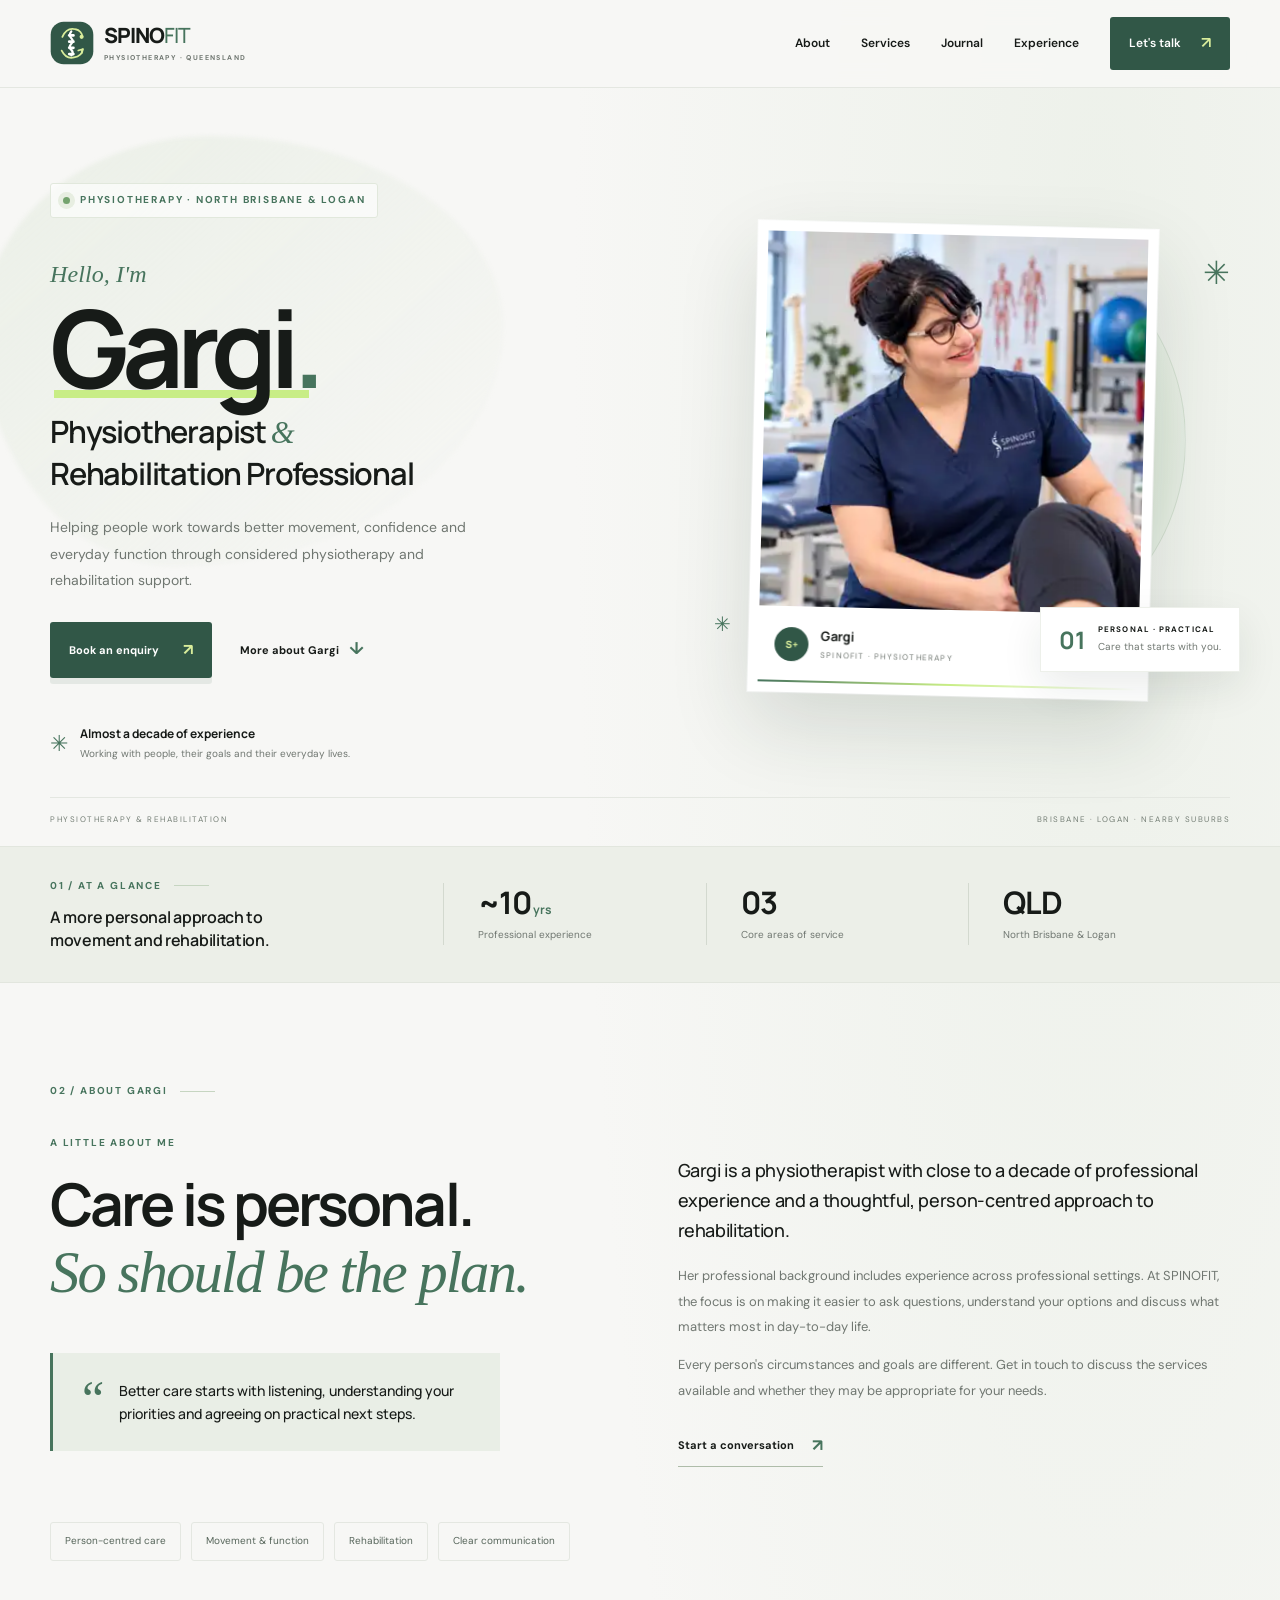
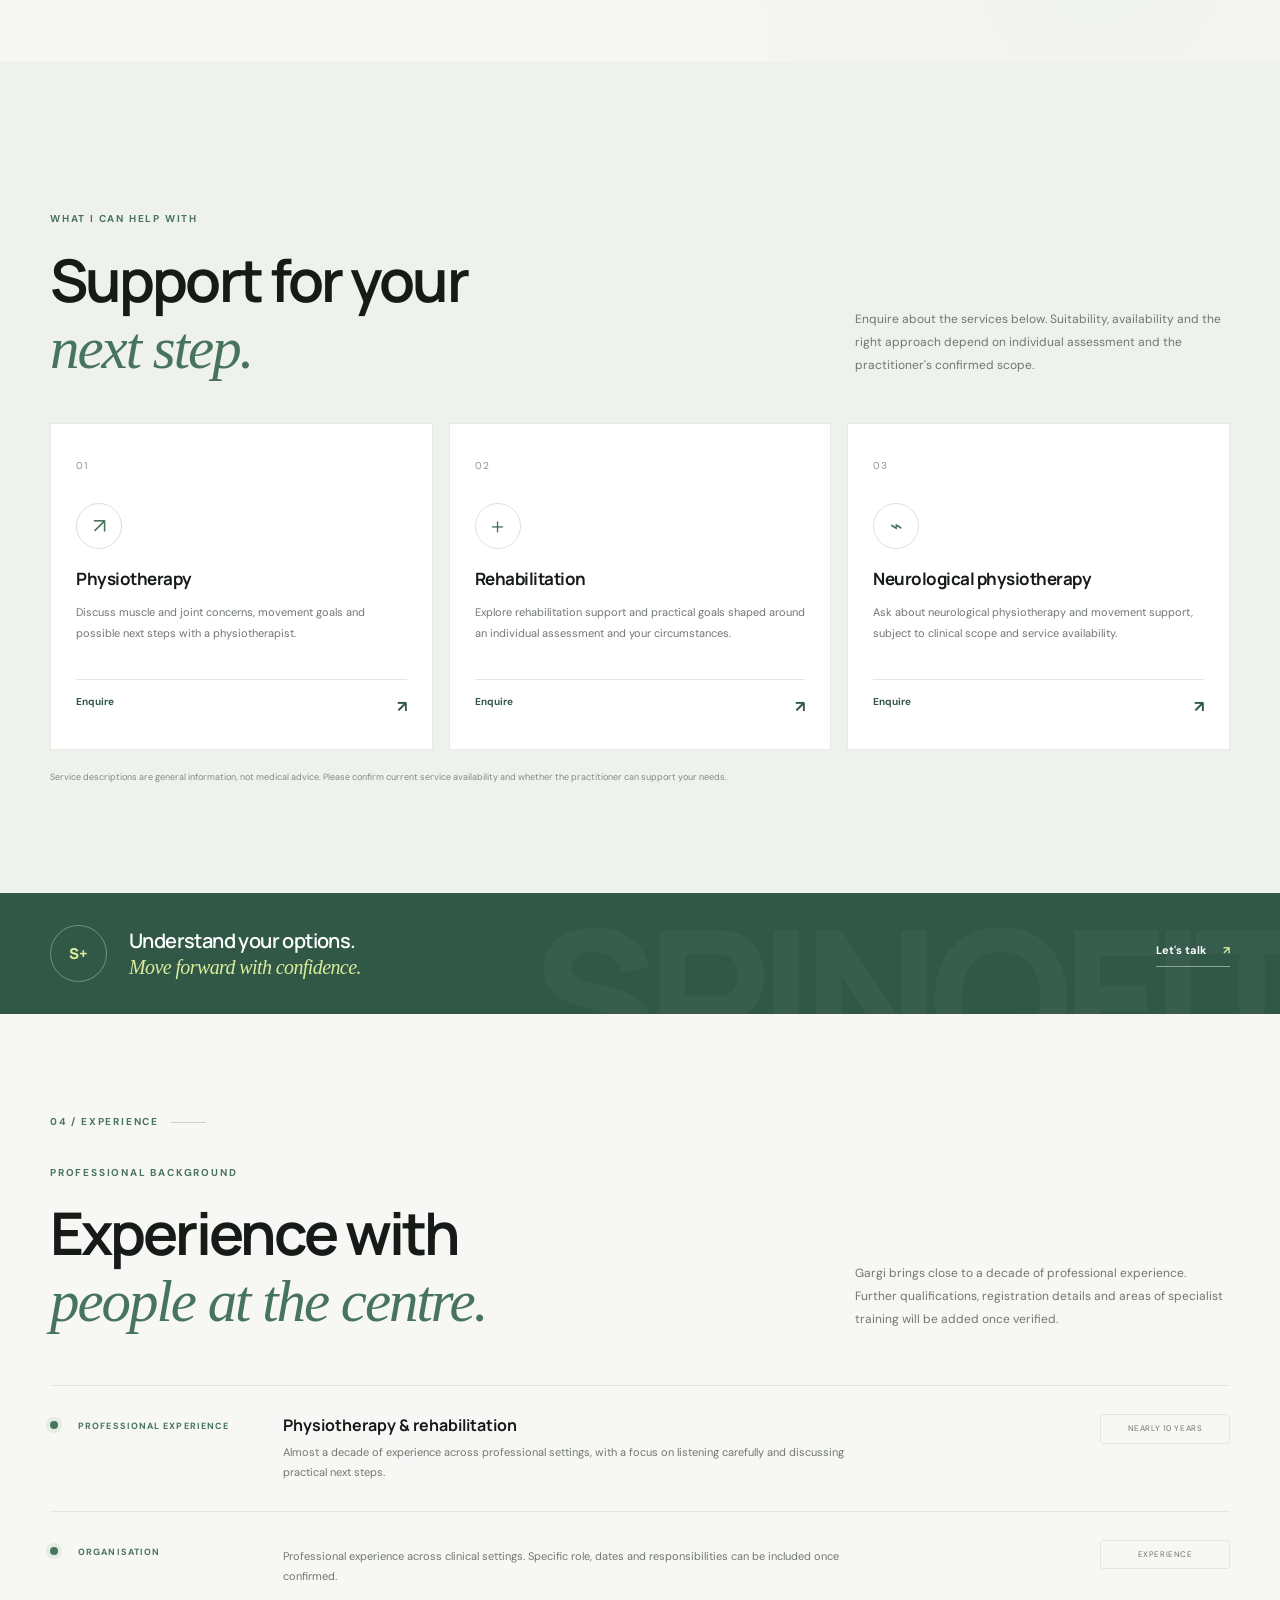
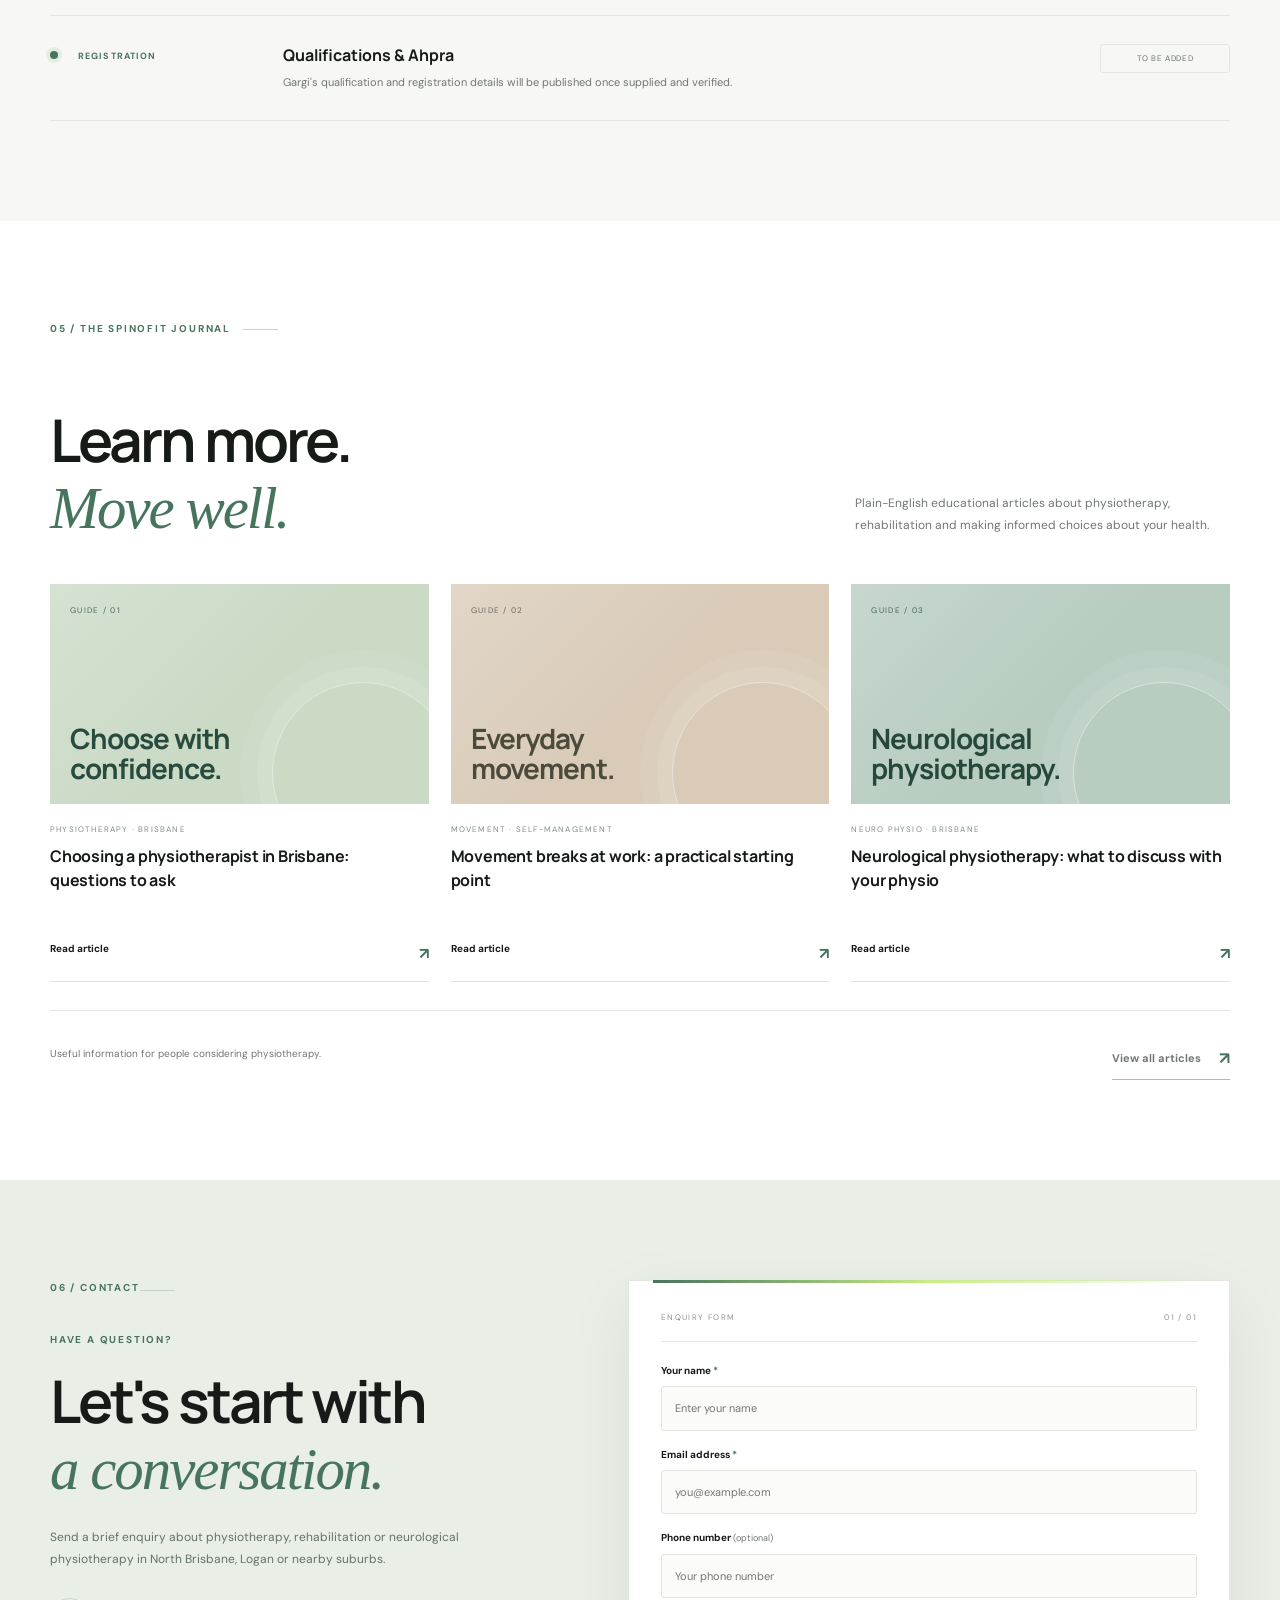
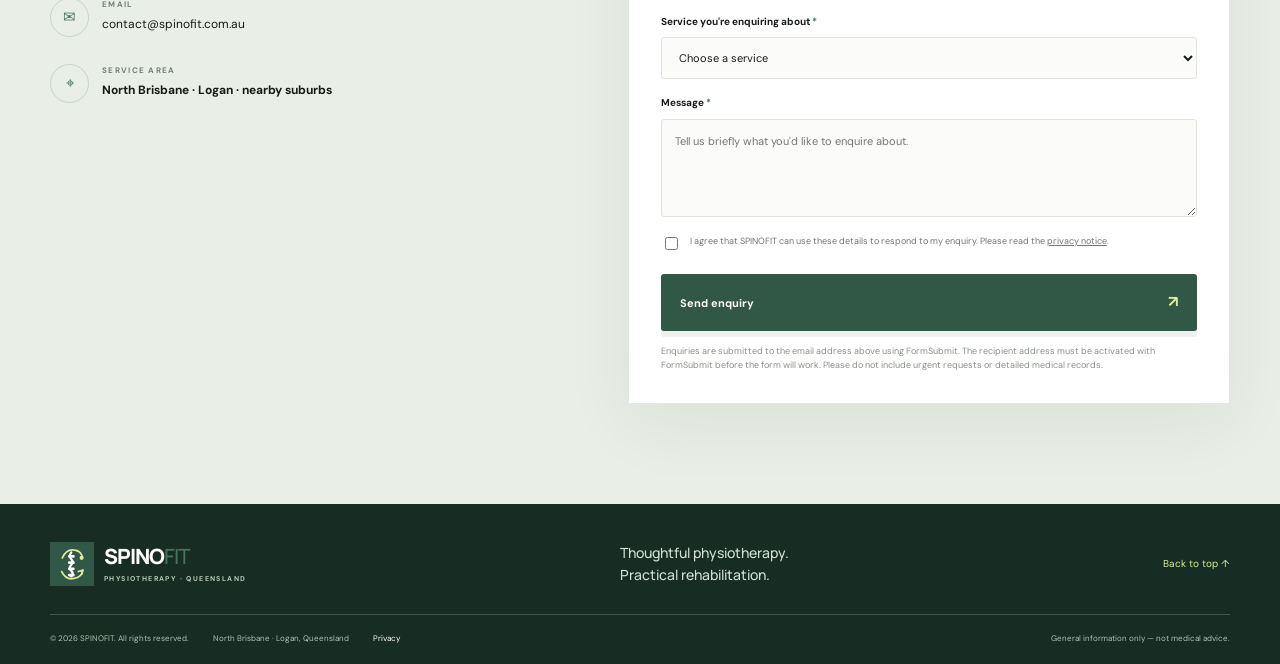
==== commit 2da2e56e: "Remove Encara reference and clarify North Brisbane service area" ====
--- a/index.html
+++ b/index.html
@@ -36,14 +36,14 @@
 <div class="hero-bottomline"><span>PHYSIOTHERAPY & REHABILITATION</span><span>BRISBANE · LOGAN · NEARBY SUBURBS</span></div>
 </section>
 <section class="quick-facts"><div class="container facts-grid"><div class="fact-intro"><span class="section-index">01 / AT A GLANCE</span><p>A more personal approach to movement and rehabilitation.</p></div><div class="fact"><strong>~10<span> yrs</span></strong><small>Professional experience</small></div><div class="fact"><strong>03</strong><small>Core areas of service</small></div><div class="fact"><strong>QLD</strong><small>North Brisbane & Logan</small></div></div></section>
-<section id="about" class="section container about-section"><div class="section-index">02 / ABOUT GARGI</div><div class="two-col"><div><p class="section-overline">A LITTLE ABOUT ME</p><h2>Care is personal.<br><em>So should be the plan.</em></h2><div class="about-callout"><span>“</span><p>Better care starts with listening, understanding your priorities and agreeing on practical next steps.</p></div></div><div class="about-copy"><p class="lead">Gargi is a physiotherapist with close to a decade of professional experience and a thoughtful, person-centred approach to rehabilitation.</p><p>Her professional background includes experience with Encara. At SPINOFIT, the focus is on making it easier to ask questions, understand your options and discuss what matters most in day-to-day life.</p><p>Every person's circumstances and goals are different. Get in touch to discuss the services available and whether they may be appropriate for your needs.</p><a class="underlined-link" href="#contact">Start a conversation <span>↗</span></a></div></div><div class="about-tags"><span>Person-centred care</span><span>Movement & function</span><span>Rehabilitation</span><span>Clear communication</span></div></section>
+<section id="about" class="section container about-section"><div class="section-index">02 / ABOUT GARGI</div><div class="two-col"><div><p class="section-overline">A LITTLE ABOUT ME</p><h2>Care is personal.<br><em>So should be the plan.</em></h2><div class="about-callout"><span>“</span><p>Better care starts with listening, understanding your priorities and agreeing on practical next steps.</p></div></div><div class="about-copy"><p class="lead">Gargi is a physiotherapist with close to a decade of professional experience and a thoughtful, person-centred approach to rehabilitation.</p><p>Her professional background includes experience across professional settings. At SPINOFIT, the focus is on making it easier to ask questions, understand your options and discuss what matters most in day-to-day life.</p><p>Every person's circumstances and goals are different. Get in touch to discuss the services available and whether they may be appropriate for your needs.</p><a class="underlined-link" href="#contact">Start a conversation <span>↗</span></a></div></div><div class="about-tags"><span>Person-centred care</span><span>Movement & function</span><span>Rehabilitation</span><span>Clear communication</span></div></section>
 <section id="services" class="section services-section"><div class="container"><div class="section-index">03 / AREAS OF SUPPORT</div><div class="section-heading"><div><p class="section-overline">WHAT I CAN HELP WITH</p><h2>Support for your<br><em>next step.</em></h2></div><p>Enquire about the services below. Suitability, availability and the right approach depend on individual assessment and the practitioner's confirmed scope.</p></div><div class="service-grid">
 <article class="service-card"><span class="service-number">01</span><div class="service-icon">↗</div><h3>Physiotherapy</h3><p>Discuss muscle and joint concerns, movement goals and possible next steps with a physiotherapist.</p><a href="#contact" aria-label="Enquire about physiotherapy">Enquire <span>↗</span></a></article>
 <article class="service-card"><span class="service-number">02</span><div class="service-icon">＋</div><h3>Rehabilitation</h3><p>Explore rehabilitation support and practical goals shaped around an individual assessment and your circumstances.</p><a href="#contact" aria-label="Enquire about rehabilitation">Enquire <span>↗</span></a></article>
 <article class="service-card"><span class="service-number">03</span><div class="service-icon">⌁</div><h3>Neurological physiotherapy</h3><p>Ask about neurological physiotherapy and movement support, subject to clinical scope and service availability.</p><a href="#contact" aria-label="Enquire about neurological physiotherapy">Enquire <span>↗</span></a></article>
 </div><p class="service-disclaimer">Service descriptions are general information, not medical advice. Please confirm current service availability and whether the practitioner can support your needs.</p></div></section>
 <section class="statement-band"><div class="container statement-inner"><span class="statement-mark">S+</span><p>Understand your options.<br><em>Move forward with confidence.</em></p><a href="#contact">Let's talk <span>↗</span></a></div></section>
-<section id="experience" class="section container experience-section"><div class="section-index">04 / EXPERIENCE</div><div class="section-heading"><div><p class="section-overline">PROFESSIONAL BACKGROUND</p><h2>Experience with<br><em>people at the centre.</em></h2></div><p>Gargi brings close to a decade of professional experience. Further qualifications, registration details and areas of specialist training will be added once verified.</p></div><div class="timeline"><div class="timeline-entry"><span class="timeline-dot"></span><div class="timeline-year">PROFESSIONAL EXPERIENCE</div><div class="timeline-main"><h3>Physiotherapy & rehabilitation</h3><p>Almost a decade of experience across professional settings, with a focus on listening carefully and discussing practical next steps.</p></div><span class="timeline-tag">NEARLY 10 YEARS</span></div><div class="timeline-entry"><span class="timeline-dot"></span><div class="timeline-year">ORGANISATION</div><div class="timeline-main"><h3>Encara</h3><p>Professional experience with Encara. Specific role, dates and responsibilities can be included once confirmed.</p></div><span class="timeline-tag">EXPERIENCE</span></div><div class="timeline-entry"><span class="timeline-dot"></span><div class="timeline-year">REGISTRATION</div><div class="timeline-main"><h3>Qualifications & Ahpra</h3><p>Gargi's qualification and registration details will be published once supplied and verified.</p></div><span class="timeline-tag">TO BE ADDED</span></div></div></section>
+<section id="experience" class="section container experience-section"><div class="section-index">04 / EXPERIENCE</div><div class="section-heading"><div><p class="section-overline">PROFESSIONAL BACKGROUND</p><h2>Experience with<br><em>people at the centre.</em></h2></div><p>Gargi brings close to a decade of professional experience. Further qualifications, registration details and areas of specialist training will be added once verified.</p></div><div class="timeline"><div class="timeline-entry"><span class="timeline-dot"></span><div class="timeline-year">PROFESSIONAL EXPERIENCE</div><div class="timeline-main"><h3>Physiotherapy & rehabilitation</h3><p>Almost a decade of experience across professional settings, with a focus on listening carefully and discussing practical next steps.</p></div><span class="timeline-tag">NEARLY 10 YEARS</span></div><div class="timeline-entry"><span class="timeline-dot"></span><div class="timeline-year">ORGANISATION</div><div class="timeline-main"><h3></h3><p>Professional experience across clinical settings. Specific role, dates and responsibilities can be included once confirmed.</p></div><span class="timeline-tag">EXPERIENCE</span></div><div class="timeline-entry"><span class="timeline-dot"></span><div class="timeline-year">REGISTRATION</div><div class="timeline-main"><h3>Qualifications & Ahpra</h3><p>Gargi's qualification and registration details will be published once supplied and verified.</p></div><span class="timeline-tag">TO BE ADDED</span></div></div></section>
 <section class="section journal-section"><div class="container"><div class="section-index">05 / THE SPINOFIT JOURNAL</div><div class="section-heading"><div><p class="section-overline">GENERAL HEALTH EDUCATION</p><h2>Learn more.<br><em>Move well.</em></h2></div><p>Plain-English educational articles about physiotherapy, rehabilitation and making informed choices about your health.</p></div><div class="journal-grid"><article class="journal-card"><div class="journal-art art-one"><span>GUIDE / 01</span><b>Choose with<br>confidence.</b></div><p class="journal-meta">PHYSIOTHERAPY · BRISBANE</p><h3><a href="/articles/choosing-a-physiotherapist-in-brisbane.html">Choosing a physiotherapist in Brisbane: questions to ask</a></h3><a class="journal-read" href="/articles/choosing-a-physiotherapist-in-brisbane.html">Read article <span>↗</span></a></article><article class="journal-card"><div class="journal-art art-two"><span>GUIDE / 02</span><b>Everyday<br>movement.</b></div><p class="journal-meta">MOVEMENT · SELF-MANAGEMENT</p><h3><a href="/articles/movement-breaks-at-work.html">Movement breaks at work: a practical starting point</a></h3><a class="journal-read" href="/articles/movement-breaks-at-work.html">Read article <span>↗</span></a></article><article class="journal-card"><div class="journal-art art-three"><span>GUIDE / 03</span><b>Neurological<br>physiotherapy.</b></div><p class="journal-meta">NEURO PHYSIO · BRISBANE</p><h3><a href="/articles/neuro-physiotherapy-brisbane.html">Neurological physiotherapy: what to discuss with your physio</a></h3><a class="journal-read" href="/articles/neuro-physiotherapy-brisbane.html">Read article <span>↗</span></a></article></div><div class="journal-footer"><span>Useful information for people considering physiotherapy.</span><a class="underlined-link" href="/articles/">View all articles <span>↗</span></a></div></div></section>
 <section id="contact" class="contact-section"><div class="container contact-grid"><div class="contact-copy"><div class="section-index">06 / CONTACT</div><p class="section-overline">HAVE A QUESTION?</p><h2>Let's start with<br><em>a conversation.</em></h2><p>Send a brief enquiry about physiotherapy, rehabilitation or neurological physiotherapy in North Brisbane, Logan or nearby suburbs.</p><div class="contact-detail"><span class="contact-icon">✉</span><div><small>EMAIL</small><a href="mailto:contact@spinofit.com.au">contact@spinofit.com.au</a></div></div><div class="contact-detail"><span class="contact-icon">⌖</span><div><small>SERVICE AREA</small><strong>North Brisbane · Logan · nearby suburbs</strong></div></div></div>
 <form class="contact-form" name="spinofit-enquiry" action="https://formsubmit.co/contact@spinofit.com.au" method="POST"><input type="hidden" name="_subject" value="New SPINOFIT website enquiry"><input type="hidden" name="_template" value="table"><input type="text" name="_honey" class="honeypot" tabindex="-1" autocomplete="off"><div class="form-top"><span>ENQUIRY FORM</span><span>01 / 01</span></div><label for="name">Your name <b>*</b></label><input id="name" name="name" autocomplete="name" required placeholder="Enter your name"><label for="email">Email address <b>*</b></label><input id="email" name="email" type="email" autocomplete="email" required placeholder="you@example.com"><label for="phone">Phone number <small>(optional)</small></label><input id="phone" name="phone" type="tel" autocomplete="tel" placeholder="Your phone number"><label for="service">Service you're enquiring about <b>*</b></label><select id="service" name="service" required><option value="">Choose a service</option><option>Physiotherapy</option><option>Rehabilitation</option><option>Neurological physiotherapy</option><option>General enquiry</option></select><label for="message">Message <b>*</b></label><textarea id="message" name="message" required rows="4" placeholder="Tell us briefly what you'd like to enquire about."></textarea><label class="consent"><input type="checkbox" required><span>I agree that SPINOFIT can use these details to respond to my enquiry. Please read the <a href="/privacy.html">privacy notice</a>.</span></label><button type="submit" class="button button-dark form-submit">Send enquiry <span>↗</span></button><p class="form-note">Enquiries are submitted to the email address above using FormSubmit. The recipient address must be activated with FormSubmit before the form will work. Please do not include urgent requests or detailed medical records.</p></form></div></section>
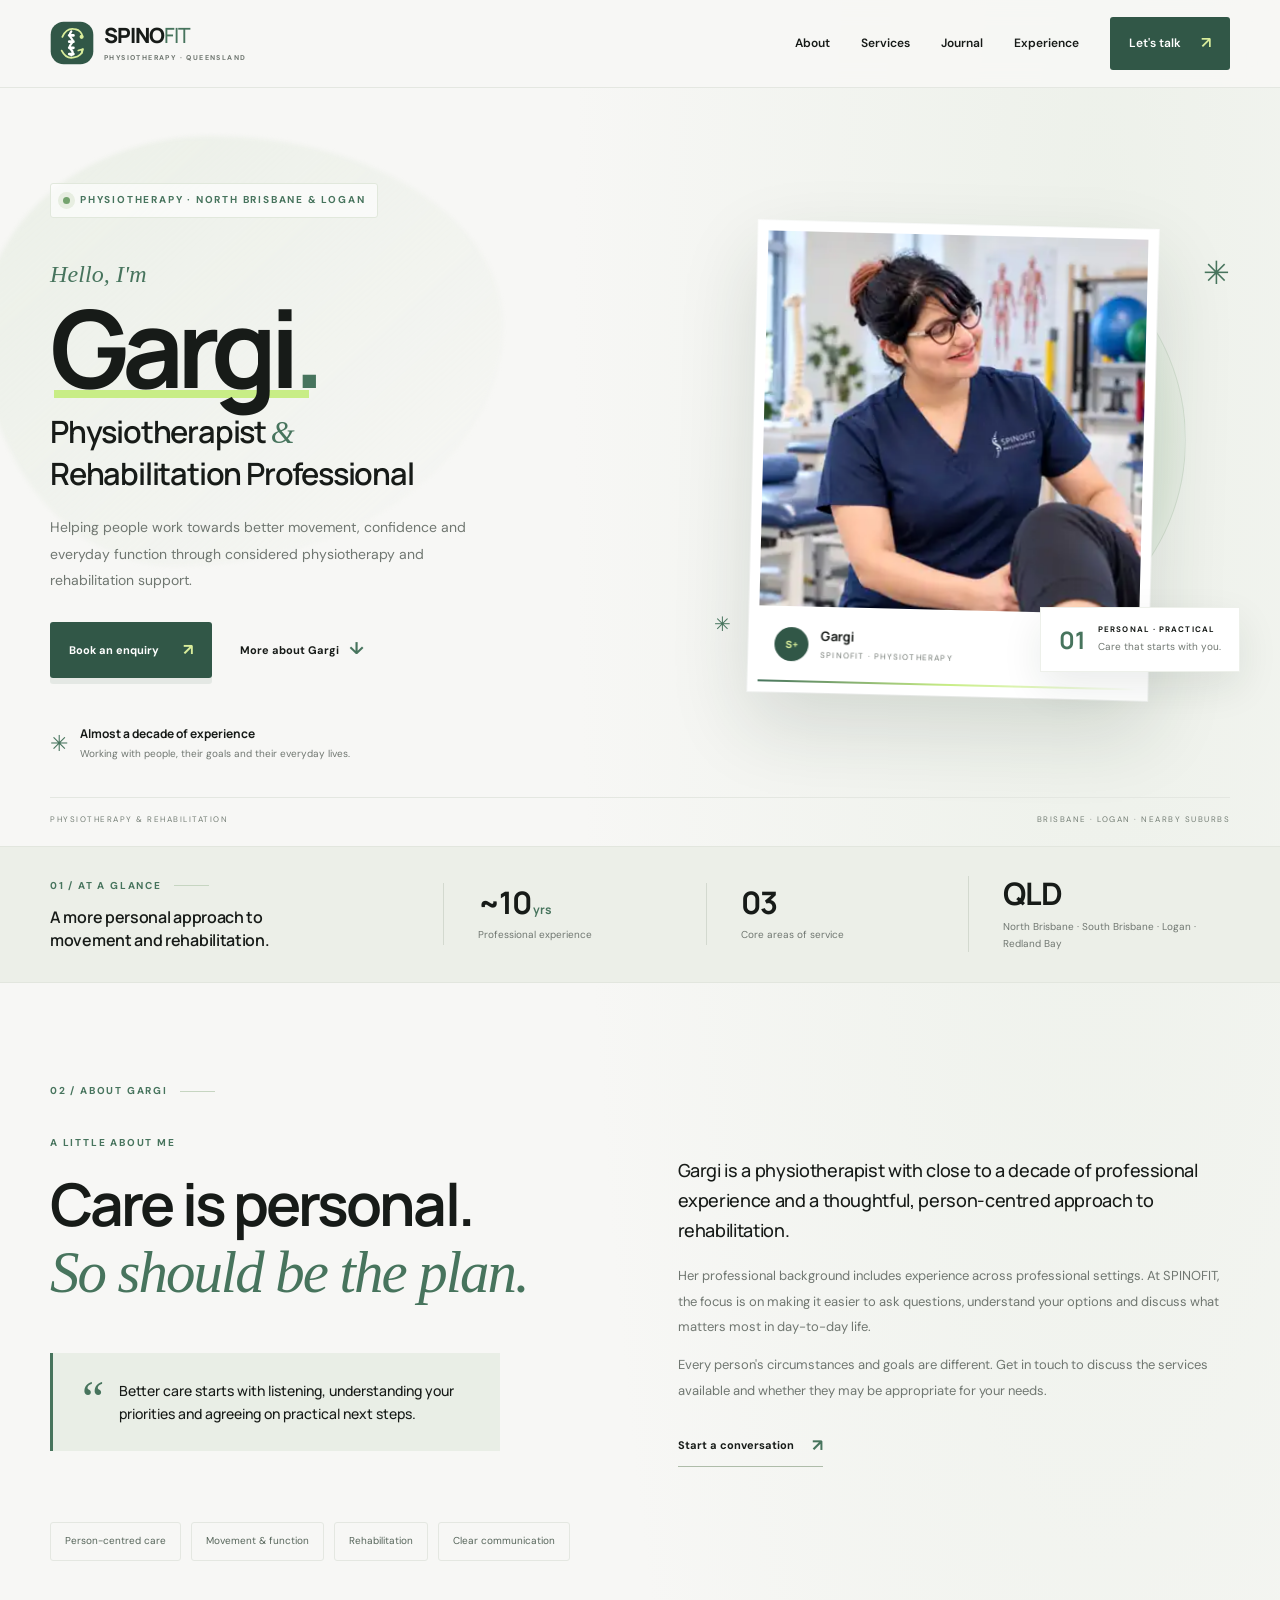
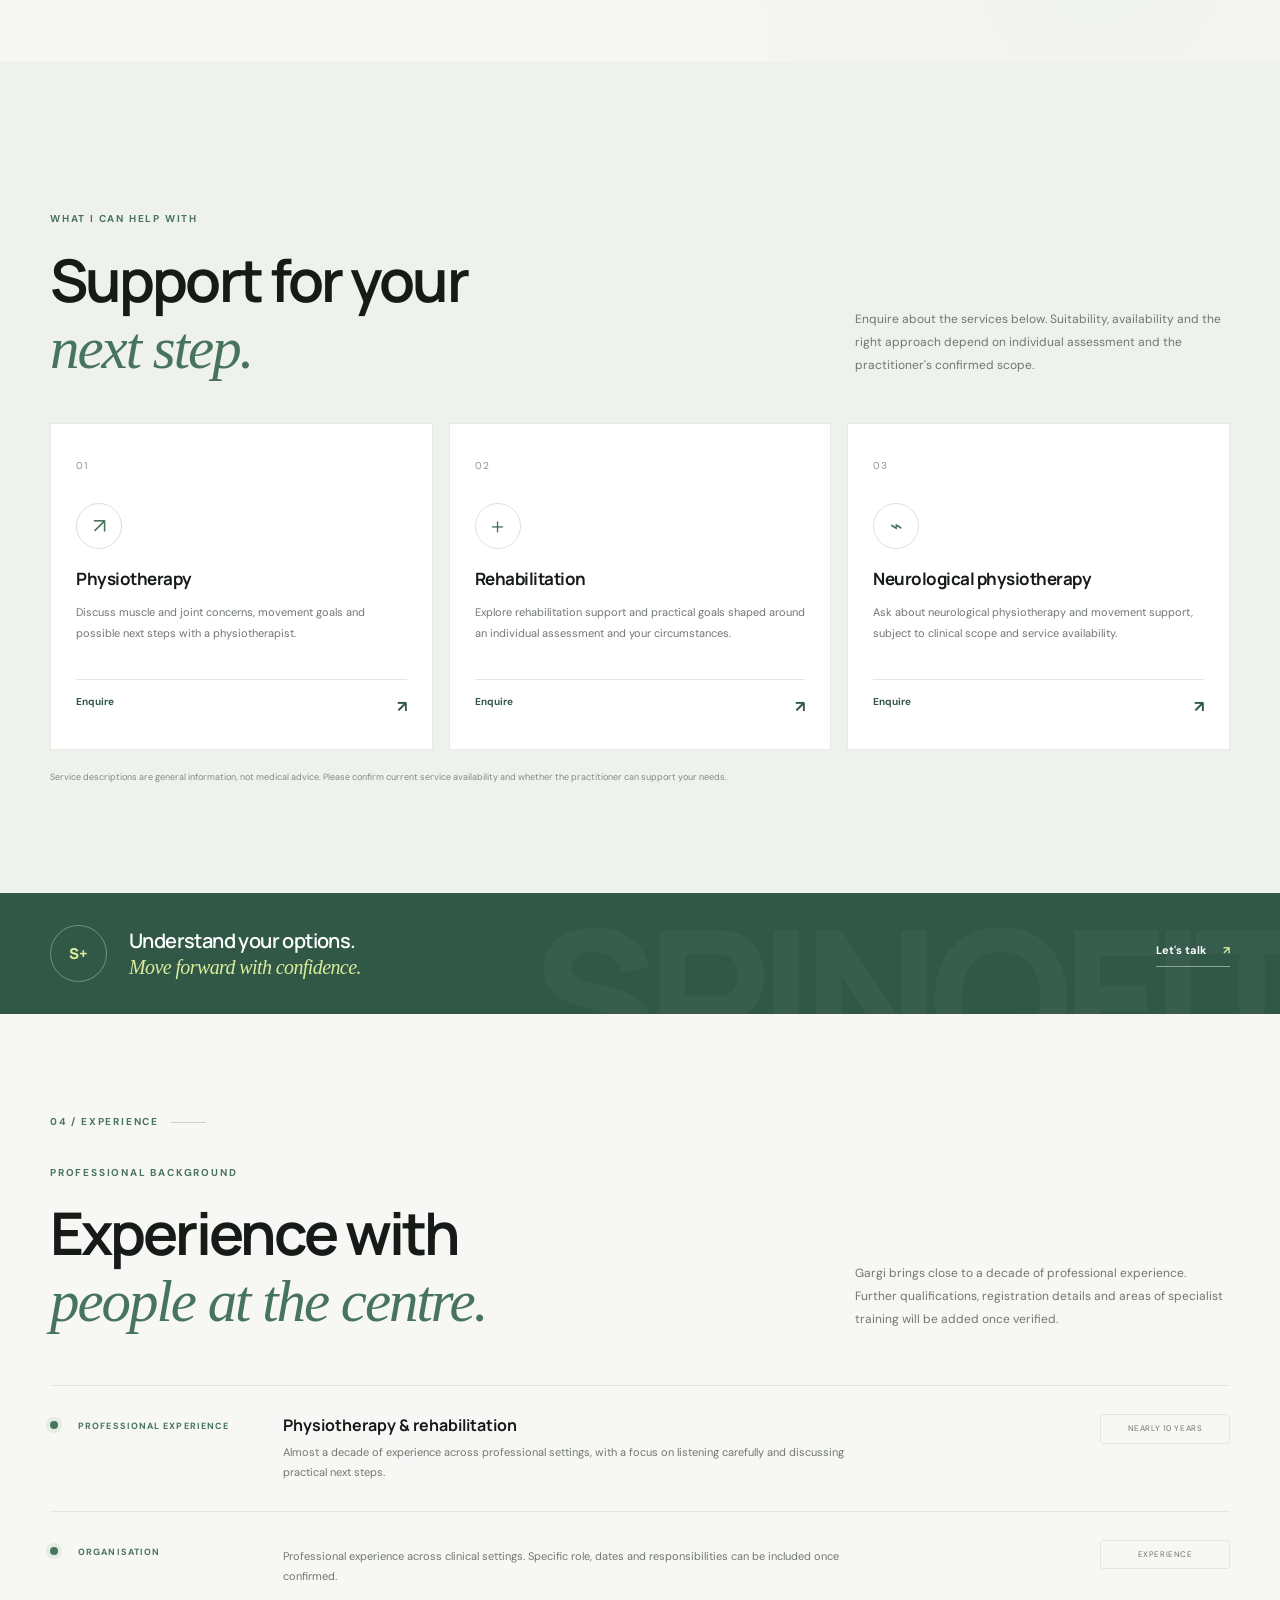
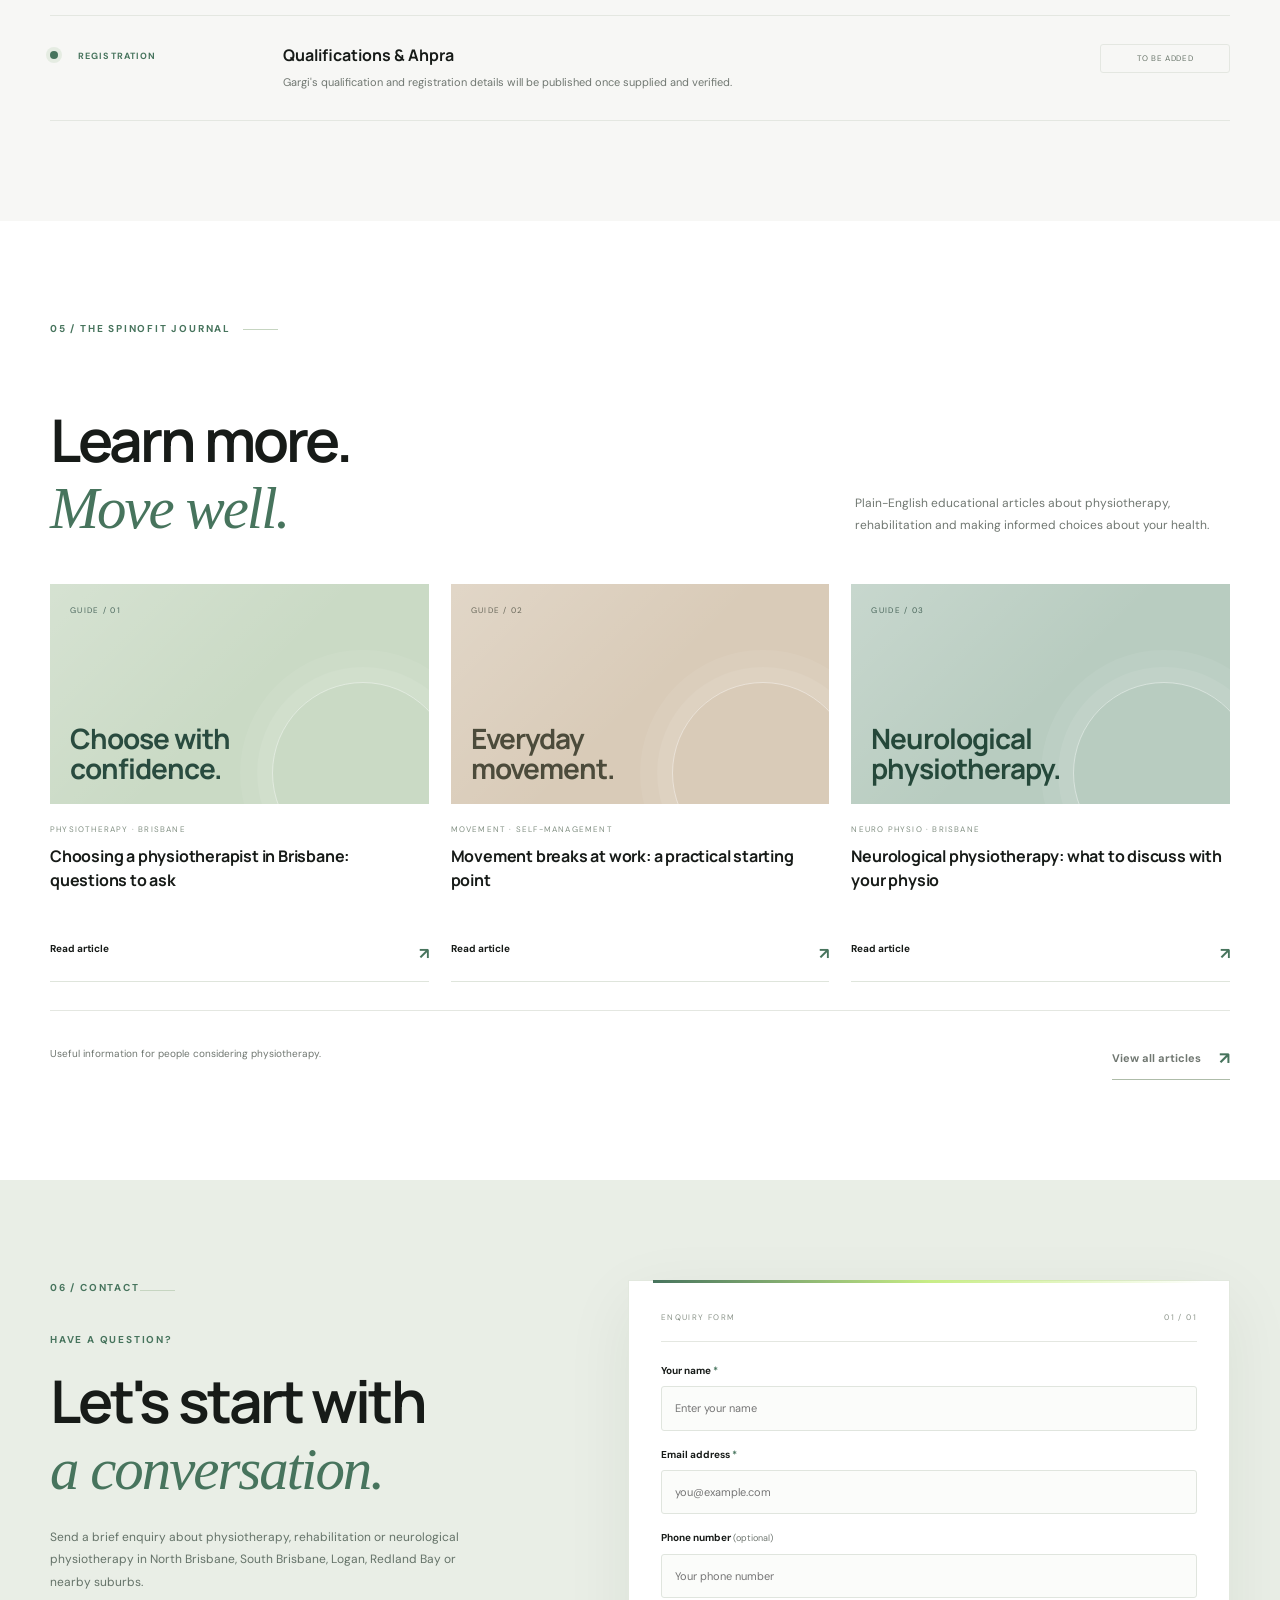
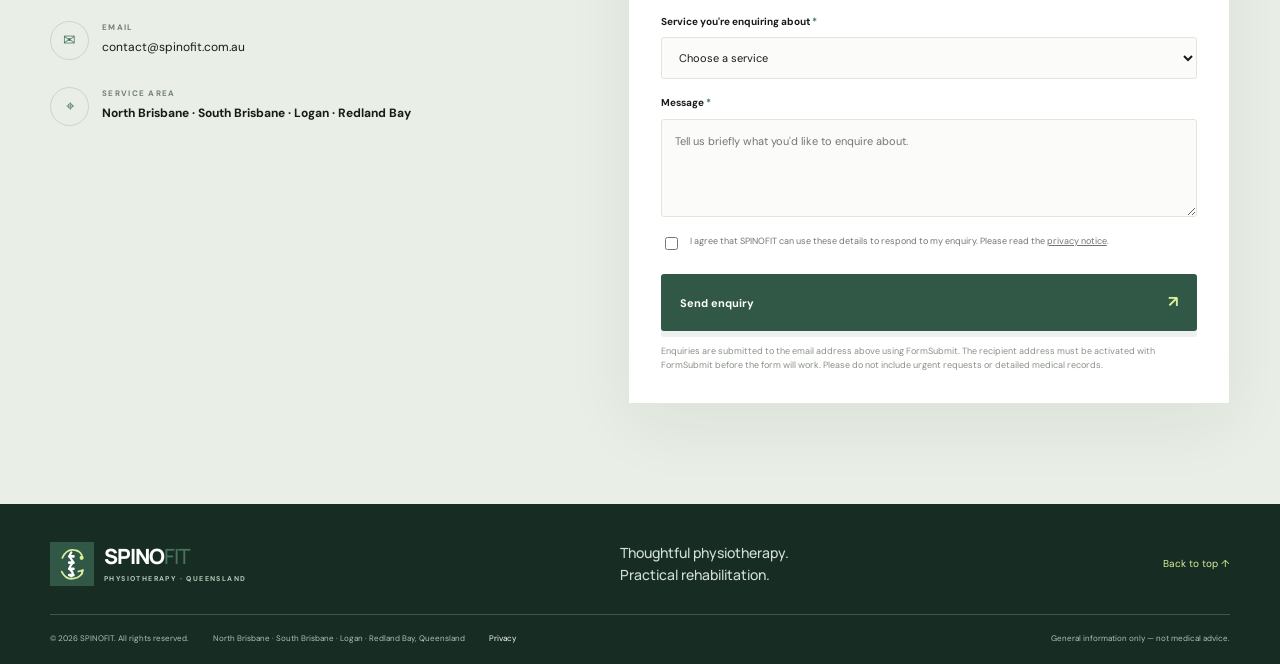
==== commit ae28d0d3: "Expand SPINOFIT service areas across Brisbane, Logan and Redland Bay" ====
--- a/index.html
+++ b/index.html
@@ -2,17 +2,17 @@
 <html lang="en-AU">
 <head>
 <meta charset="utf-8"><meta name="viewport" content="width=device-width, initial-scale=1"><link rel="icon" type="image/svg+xml" href="/favicon.svg"><meta name="theme-color" content="#315747"><link rel="apple-touch-icon" href="/assets/images/spinofit-symbol.svg">
-<title>Gargi | Physiotherapist in North Brisbane & Logan | SPINOFIT</title>
-<meta name="description" content="Meet Gargi at SPINOFIT. Enquire about physiotherapy, rehabilitation and neurological physiotherapy across North Brisbane, Logan and nearby suburbs.">
+<title>Gargi | Physiotherapist in North Brisbane · South Brisbane · Logan · Redland Bay | SPINOFIT</title>
+<meta name="description" content="Meet Gargi at SPINOFIT. Enquire about physiotherapy, rehabilitation and neurological physiotherapy across North Brisbane, South Brisbane, Logan, Redland Bay and nearby suburbs.">
 <meta name="robots" content="index,follow"><link rel="canonical" href="https://spinofit.com.au/">
 <meta name="theme-color" content="#f7f7f5">
 <meta property="og:type" content="website"><meta property="og:title" content="Gargi | SPINOFIT Physiotherapy">
-<meta property="og:description" content="Physiotherapy, rehabilitation and neurological physiotherapy enquiries across North Brisbane and Logan.">
+<meta property="og:description" content="Physiotherapy, rehabilitation and neurological physiotherapy enquiries across North Brisbane, South Brisbane, Logan and Redland Bay.">
 <meta property="og:url" content="https://spinofit.com.au/"><meta property="og:site_name" content="SPINOFIT">
 <link rel="preconnect" href="https://fonts.googleapis.com"><link rel="preconnect" href="https://fonts.gstatic.com" crossorigin>
 <link href="https://fonts.googleapis.com/css2?family=DM+Sans:wght@400;500;600;700&family=Manrope:wght@400;500;600;700;800&display=swap" rel="stylesheet">
 <link rel="stylesheet" href="/assets/css/styles.css">
-<script type="application/ld+json">{"@context":"https://schema.org","@type":"MedicalBusiness","name":"SPINOFIT","url":"https://spinofit.com.au/","description":"Physiotherapy, rehabilitation and neurological physiotherapy enquiries with Gargi across North Brisbane, Logan and nearby suburbs.","email":"contact@spinofit.com.au","areaServed":[{"@type":"AdministrativeArea","name":"North Brisbane, Queensland"},{"@type":"AdministrativeArea","name":"Logan, Queensland"},{"@type":"City","name":"Brisbane"}],"knowsAbout":["Physiotherapy","Rehabilitation","Neurological physiotherapy"]}</script>
+<script type="application/ld+json">{"@context":"https://schema.org","@type":"MedicalBusiness","name":"SPINOFIT","url":"https://spinofit.com.au/","description":"Physiotherapy, rehabilitation and neurological physiotherapy enquiries with Gargi across North Brisbane, South Brisbane, Logan, Redland Bay and nearby suburbs.","email":"contact@spinofit.com.au","areaServed":[{"@type":"AdministrativeArea","name":"North Brisbane, Queensland"},{"@type":"AdministrativeArea","name":"South Brisbane, Queensland"},{"@type":"AdministrativeArea","name":"Logan, Queensland"},{"@type":"AdministrativeArea","name":"Redland Bay, Queensland"},{"@type":"City","name":"Brisbane"}],"knowsAbout":["Physiotherapy","Rehabilitation","Neurological physiotherapy"]}</script>
 </head>
 <body>
 <a class="skip-link" href="#main">Skip to content</a>
@@ -35,7 +35,7 @@
 <div class="hero-portrait-wrap"><div class="portrait-spotlight"></div><div class="portrait-card"><img src="/assets/images/gargi-physiotherapist.webp" alt="Gargi, SPINOFIT physiotherapist, wearing navy clinical scrubs in a physiotherapy clinic" fetchpriority="high" width="400" height="375"><div class="portrait-caption"><span class="caption-icon">S+</span><div><strong>Gargi</strong><small>SPINOFIT · PHYSIOTHERAPY</small></div><span class="caption-arrow">↗</span></div></div><div class="portrait-note"><span>01</span><div><b>PERSONAL · PRACTICAL</b><small>Care that starts with you.</small></div></div><span class="decor-star star-a">✳</span><span class="decor-star star-b">✳</span></div>
 <div class="hero-bottomline"><span>PHYSIOTHERAPY & REHABILITATION</span><span>BRISBANE · LOGAN · NEARBY SUBURBS</span></div>
 </section>
-<section class="quick-facts"><div class="container facts-grid"><div class="fact-intro"><span class="section-index">01 / AT A GLANCE</span><p>A more personal approach to movement and rehabilitation.</p></div><div class="fact"><strong>~10<span> yrs</span></strong><small>Professional experience</small></div><div class="fact"><strong>03</strong><small>Core areas of service</small></div><div class="fact"><strong>QLD</strong><small>North Brisbane & Logan</small></div></div></section>
+<section class="quick-facts"><div class="container facts-grid"><div class="fact-intro"><span class="section-index">01 / AT A GLANCE</span><p>A more personal approach to movement and rehabilitation.</p></div><div class="fact"><strong>~10<span> yrs</span></strong><small>Professional experience</small></div><div class="fact"><strong>03</strong><small>Core areas of service</small></div><div class="fact"><strong>QLD</strong><small>North Brisbane · South Brisbane · Logan · Redland Bay</small></div></div></section>
 <section id="about" class="section container about-section"><div class="section-index">02 / ABOUT GARGI</div><div class="two-col"><div><p class="section-overline">A LITTLE ABOUT ME</p><h2>Care is personal.<br><em>So should be the plan.</em></h2><div class="about-callout"><span>“</span><p>Better care starts with listening, understanding your priorities and agreeing on practical next steps.</p></div></div><div class="about-copy"><p class="lead">Gargi is a physiotherapist with close to a decade of professional experience and a thoughtful, person-centred approach to rehabilitation.</p><p>Her professional background includes experience across professional settings. At SPINOFIT, the focus is on making it easier to ask questions, understand your options and discuss what matters most in day-to-day life.</p><p>Every person's circumstances and goals are different. Get in touch to discuss the services available and whether they may be appropriate for your needs.</p><a class="underlined-link" href="#contact">Start a conversation <span>↗</span></a></div></div><div class="about-tags"><span>Person-centred care</span><span>Movement & function</span><span>Rehabilitation</span><span>Clear communication</span></div></section>
 <section id="services" class="section services-section"><div class="container"><div class="section-index">03 / AREAS OF SUPPORT</div><div class="section-heading"><div><p class="section-overline">WHAT I CAN HELP WITH</p><h2>Support for your<br><em>next step.</em></h2></div><p>Enquire about the services below. Suitability, availability and the right approach depend on individual assessment and the practitioner's confirmed scope.</p></div><div class="service-grid">
 <article class="service-card"><span class="service-number">01</span><div class="service-icon">↗</div><h3>Physiotherapy</h3><p>Discuss muscle and joint concerns, movement goals and possible next steps with a physiotherapist.</p><a href="#contact" aria-label="Enquire about physiotherapy">Enquire <span>↗</span></a></article>
@@ -45,9 +45,9 @@
 <section class="statement-band"><div class="container statement-inner"><span class="statement-mark">S+</span><p>Understand your options.<br><em>Move forward with confidence.</em></p><a href="#contact">Let's talk <span>↗</span></a></div></section>
 <section id="experience" class="section container experience-section"><div class="section-index">04 / EXPERIENCE</div><div class="section-heading"><div><p class="section-overline">PROFESSIONAL BACKGROUND</p><h2>Experience with<br><em>people at the centre.</em></h2></div><p>Gargi brings close to a decade of professional experience. Further qualifications, registration details and areas of specialist training will be added once verified.</p></div><div class="timeline"><div class="timeline-entry"><span class="timeline-dot"></span><div class="timeline-year">PROFESSIONAL EXPERIENCE</div><div class="timeline-main"><h3>Physiotherapy & rehabilitation</h3><p>Almost a decade of experience across professional settings, with a focus on listening carefully and discussing practical next steps.</p></div><span class="timeline-tag">NEARLY 10 YEARS</span></div><div class="timeline-entry"><span class="timeline-dot"></span><div class="timeline-year">ORGANISATION</div><div class="timeline-main"><h3></h3><p>Professional experience across clinical settings. Specific role, dates and responsibilities can be included once confirmed.</p></div><span class="timeline-tag">EXPERIENCE</span></div><div class="timeline-entry"><span class="timeline-dot"></span><div class="timeline-year">REGISTRATION</div><div class="timeline-main"><h3>Qualifications & Ahpra</h3><p>Gargi's qualification and registration details will be published once supplied and verified.</p></div><span class="timeline-tag">TO BE ADDED</span></div></div></section>
 <section class="section journal-section"><div class="container"><div class="section-index">05 / THE SPINOFIT JOURNAL</div><div class="section-heading"><div><p class="section-overline">GENERAL HEALTH EDUCATION</p><h2>Learn more.<br><em>Move well.</em></h2></div><p>Plain-English educational articles about physiotherapy, rehabilitation and making informed choices about your health.</p></div><div class="journal-grid"><article class="journal-card"><div class="journal-art art-one"><span>GUIDE / 01</span><b>Choose with<br>confidence.</b></div><p class="journal-meta">PHYSIOTHERAPY · BRISBANE</p><h3><a href="/articles/choosing-a-physiotherapist-in-brisbane.html">Choosing a physiotherapist in Brisbane: questions to ask</a></h3><a class="journal-read" href="/articles/choosing-a-physiotherapist-in-brisbane.html">Read article <span>↗</span></a></article><article class="journal-card"><div class="journal-art art-two"><span>GUIDE / 02</span><b>Everyday<br>movement.</b></div><p class="journal-meta">MOVEMENT · SELF-MANAGEMENT</p><h3><a href="/articles/movement-breaks-at-work.html">Movement breaks at work: a practical starting point</a></h3><a class="journal-read" href="/articles/movement-breaks-at-work.html">Read article <span>↗</span></a></article><article class="journal-card"><div class="journal-art art-three"><span>GUIDE / 03</span><b>Neurological<br>physiotherapy.</b></div><p class="journal-meta">NEURO PHYSIO · BRISBANE</p><h3><a href="/articles/neuro-physiotherapy-brisbane.html">Neurological physiotherapy: what to discuss with your physio</a></h3><a class="journal-read" href="/articles/neuro-physiotherapy-brisbane.html">Read article <span>↗</span></a></article></div><div class="journal-footer"><span>Useful information for people considering physiotherapy.</span><a class="underlined-link" href="/articles/">View all articles <span>↗</span></a></div></div></section>
-<section id="contact" class="contact-section"><div class="container contact-grid"><div class="contact-copy"><div class="section-index">06 / CONTACT</div><p class="section-overline">HAVE A QUESTION?</p><h2>Let's start with<br><em>a conversation.</em></h2><p>Send a brief enquiry about physiotherapy, rehabilitation or neurological physiotherapy in North Brisbane, Logan or nearby suburbs.</p><div class="contact-detail"><span class="contact-icon">✉</span><div><small>EMAIL</small><a href="mailto:contact@spinofit.com.au">contact@spinofit.com.au</a></div></div><div class="contact-detail"><span class="contact-icon">⌖</span><div><small>SERVICE AREA</small><strong>North Brisbane · Logan · nearby suburbs</strong></div></div></div>
+<section id="contact" class="contact-section"><div class="container contact-grid"><div class="contact-copy"><div class="section-index">06 / CONTACT</div><p class="section-overline">HAVE A QUESTION?</p><h2>Let's start with<br><em>a conversation.</em></h2><p>Send a brief enquiry about physiotherapy, rehabilitation or neurological physiotherapy in North Brisbane, South Brisbane, Logan, Redland Bay or nearby suburbs.</p><div class="contact-detail"><span class="contact-icon">✉</span><div><small>EMAIL</small><a href="mailto:contact@spinofit.com.au">contact@spinofit.com.au</a></div></div><div class="contact-detail"><span class="contact-icon">⌖</span><div><small>SERVICE AREA</small><strong>North Brisbane · South Brisbane · Logan · Redland Bay</strong></div></div></div>
 <form class="contact-form" name="spinofit-enquiry" action="https://formsubmit.co/contact@spinofit.com.au" method="POST"><input type="hidden" name="_subject" value="New SPINOFIT website enquiry"><input type="hidden" name="_template" value="table"><input type="text" name="_honey" class="honeypot" tabindex="-1" autocomplete="off"><div class="form-top"><span>ENQUIRY FORM</span><span>01 / 01</span></div><label for="name">Your name <b>*</b></label><input id="name" name="name" autocomplete="name" required placeholder="Enter your name"><label for="email">Email address <b>*</b></label><input id="email" name="email" type="email" autocomplete="email" required placeholder="you@example.com"><label for="phone">Phone number <small>(optional)</small></label><input id="phone" name="phone" type="tel" autocomplete="tel" placeholder="Your phone number"><label for="service">Service you're enquiring about <b>*</b></label><select id="service" name="service" required><option value="">Choose a service</option><option>Physiotherapy</option><option>Rehabilitation</option><option>Neurological physiotherapy</option><option>General enquiry</option></select><label for="message">Message <b>*</b></label><textarea id="message" name="message" required rows="4" placeholder="Tell us briefly what you'd like to enquire about."></textarea><label class="consent"><input type="checkbox" required><span>I agree that SPINOFIT can use these details to respond to my enquiry. Please read the <a href="/privacy.html">privacy notice</a>.</span></label><button type="submit" class="button button-dark form-submit">Send enquiry <span>↗</span></button><p class="form-note">Enquiries are submitted to the email address above using FormSubmit. The recipient address must be activated with FormSubmit before the form will work. Please do not include urgent requests or detailed medical records.</p></form></div></section>
 </main>
-<footer class="site-footer"><div class="container footer-main"><a class="brand footer-brand" href="/"><span class="brand-mark"><img src="/assets/images/spinofit-symbol.svg" alt="" width="44" height="44"></span><span class="brand-words">SPINO<span>FIT</span><small>PHYSIOTHERAPY · QUEENSLAND</small></span></a><p>Thoughtful physiotherapy.<br>Practical rehabilitation.</p><a class="back-top" href="#main">Back to top ↑</a></div><div class="container footer-bottom"><span>© <span id="year"></span> SPINOFIT. All rights reserved.</span><span>North Brisbane · Logan, Queensland</span><a href="/privacy.html">Privacy</a><span class="footer-note">General information only — not medical advice.</span></div></footer>
+<footer class="site-footer"><div class="container footer-main"><a class="brand footer-brand" href="/"><span class="brand-mark"><img src="/assets/images/spinofit-symbol.svg" alt="" width="44" height="44"></span><span class="brand-words">SPINO<span>FIT</span><small>PHYSIOTHERAPY · QUEENSLAND</small></span></a><p>Thoughtful physiotherapy.<br>Practical rehabilitation.</p><a class="back-top" href="#main">Back to top ↑</a></div><div class="container footer-bottom"><span>© <span id="year"></span> SPINOFIT. All rights reserved.</span><span>North Brisbane · South Brisbane · Logan · Redland Bay, Queensland</span><a href="/privacy.html">Privacy</a><span class="footer-note">General information only — not medical advice.</span></div></footer>
 <script src="/assets/js/main.js" defer></script>
 </body></html>
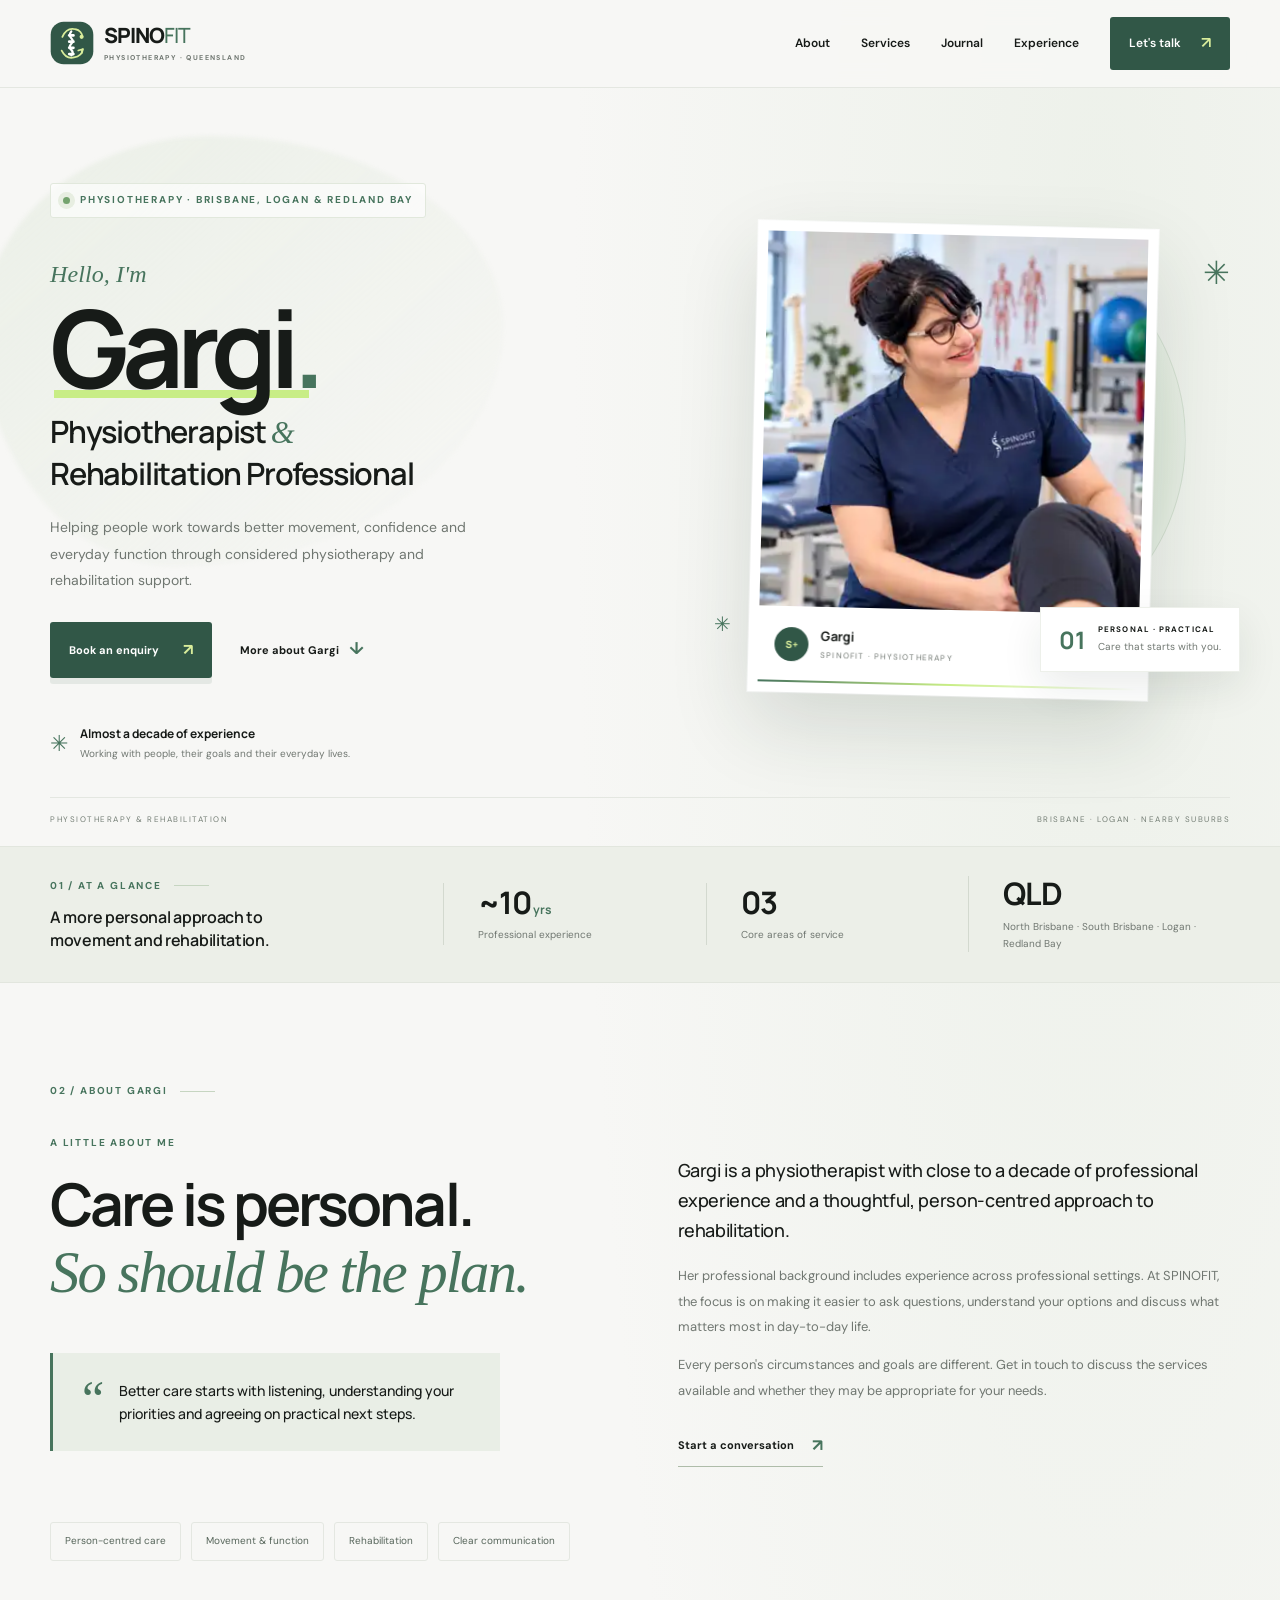
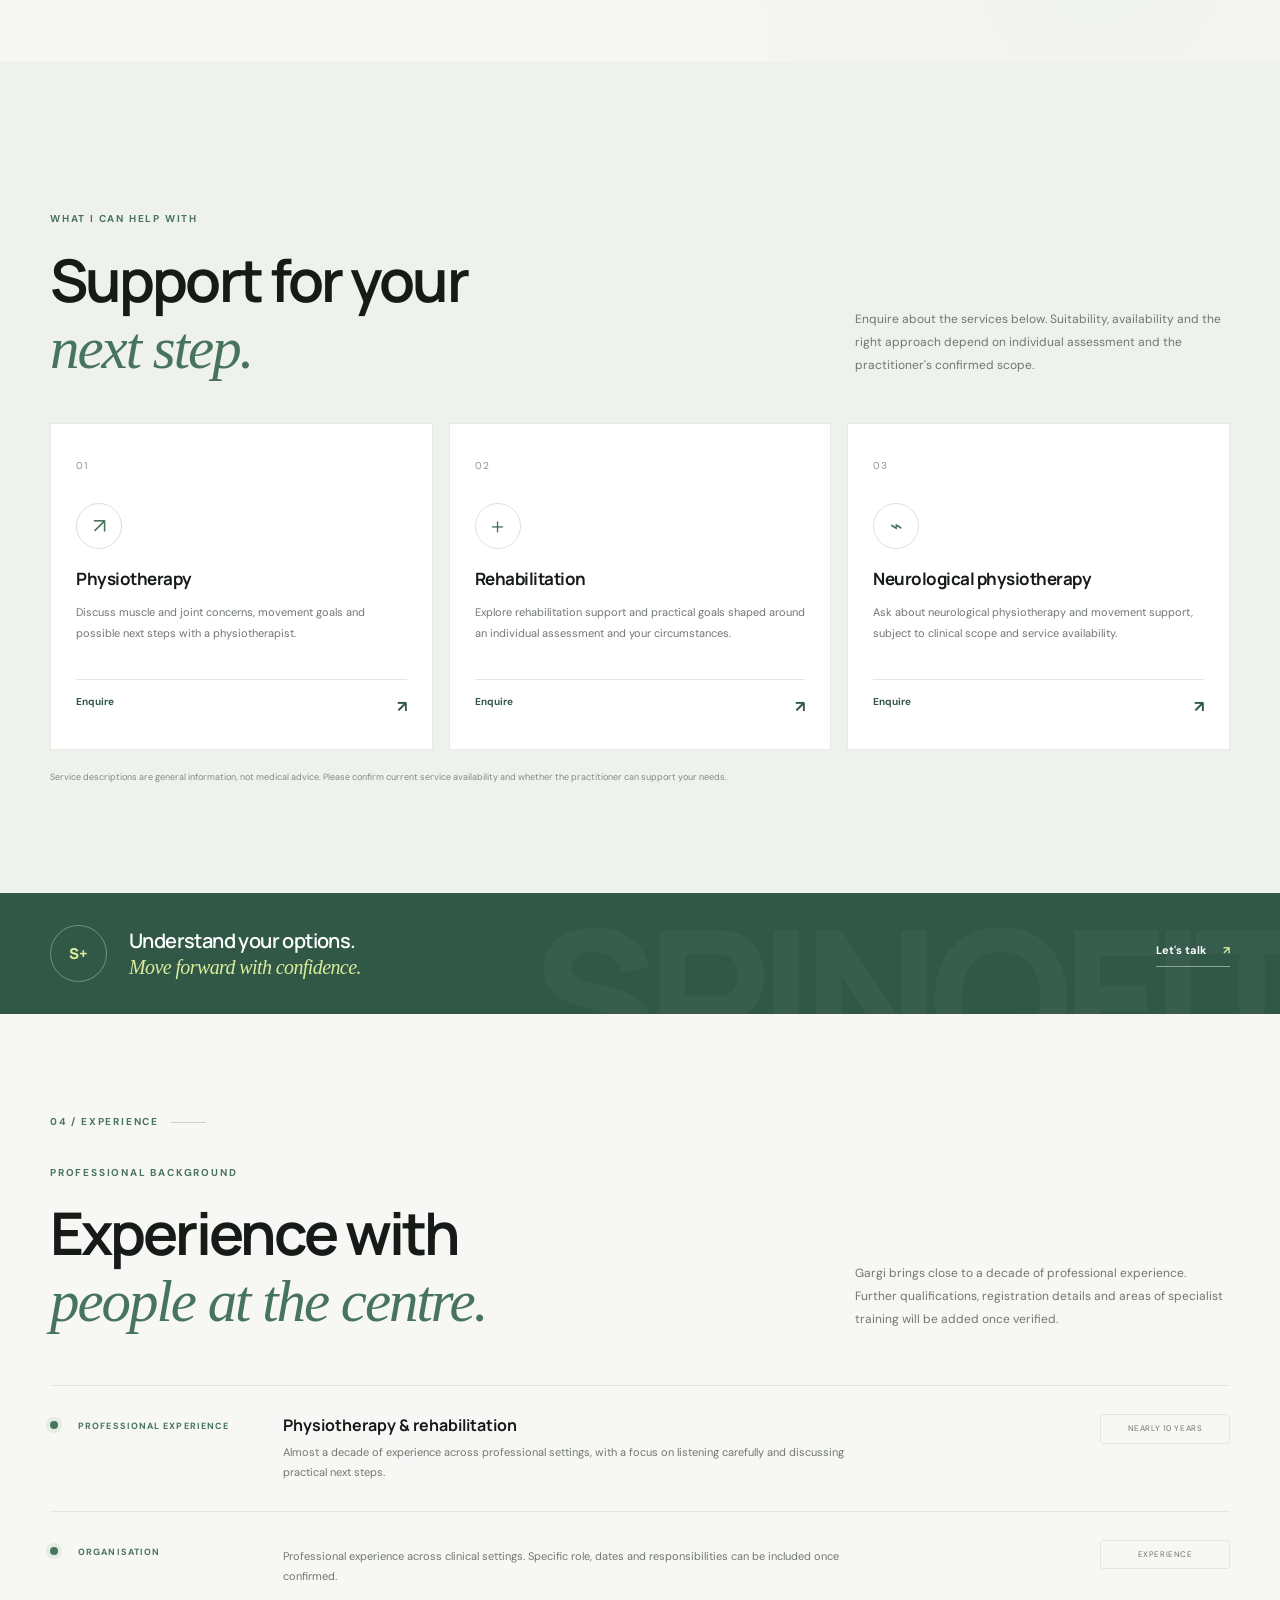
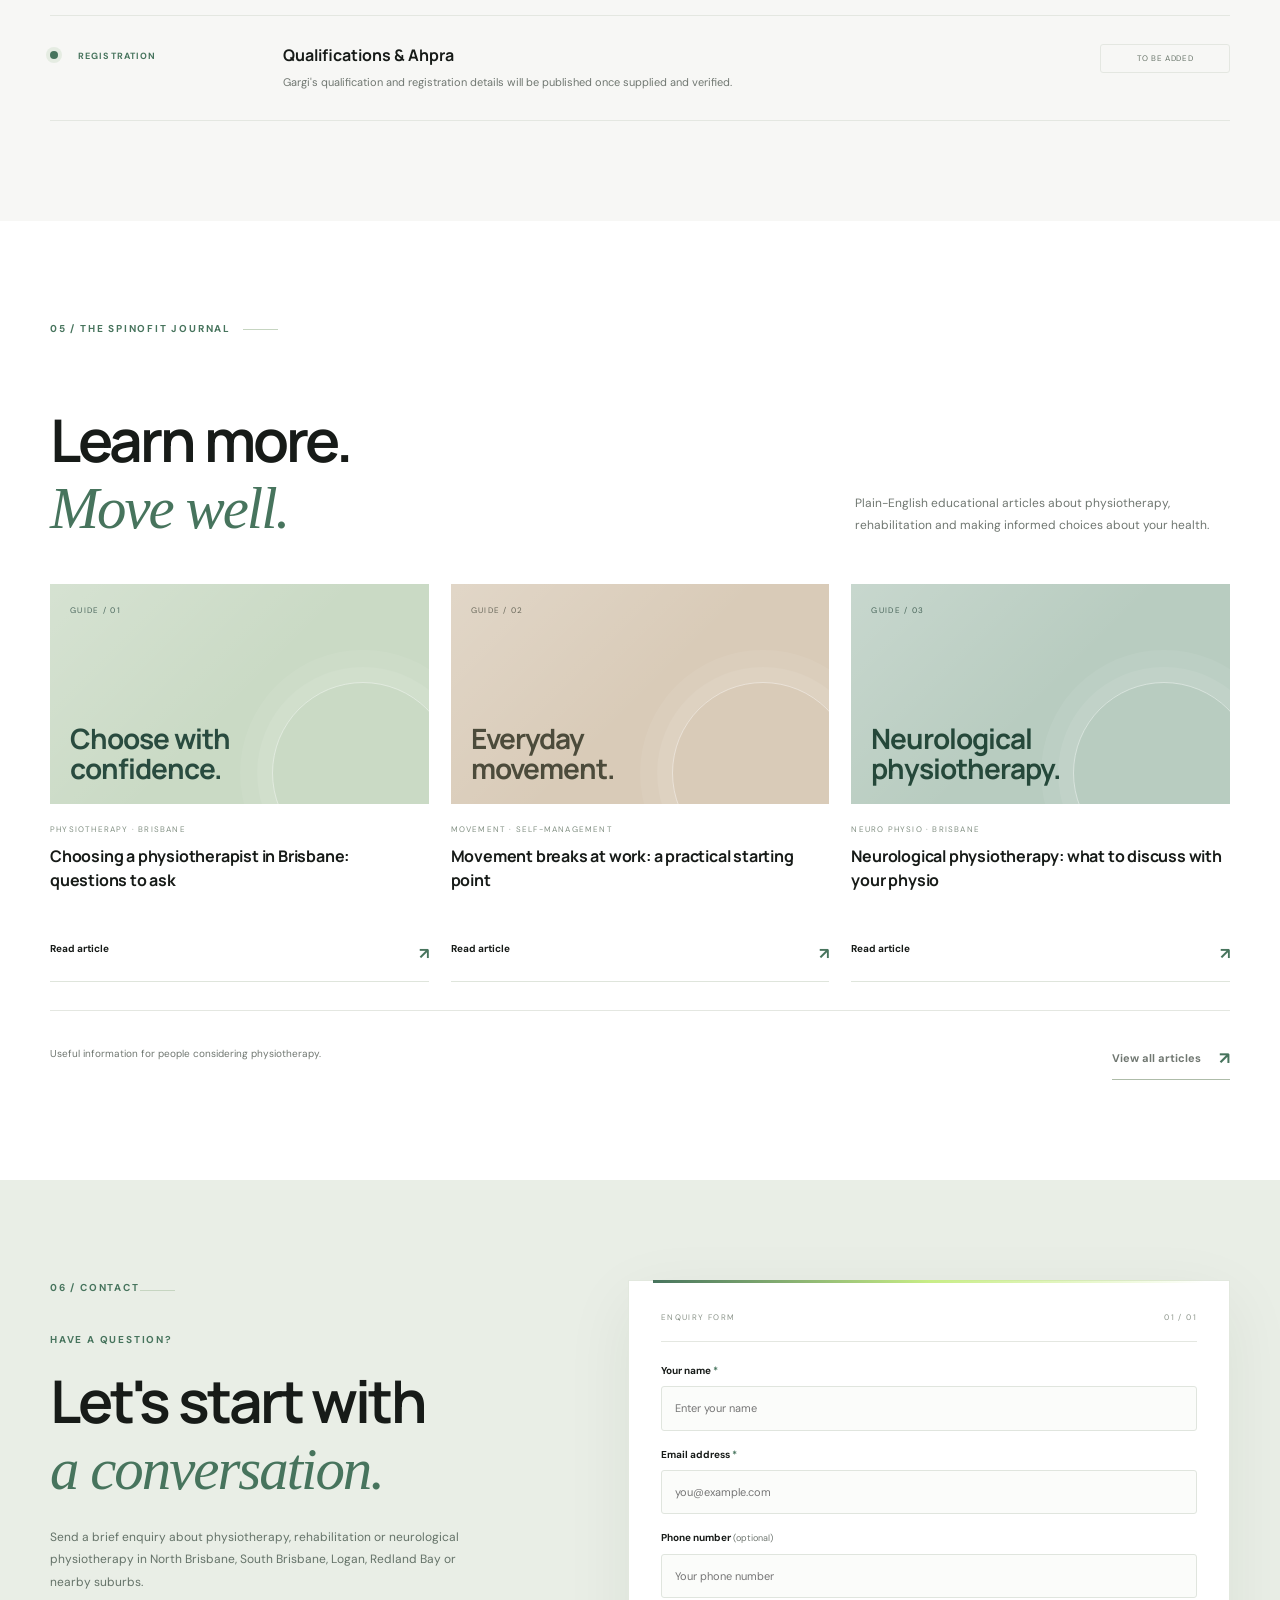
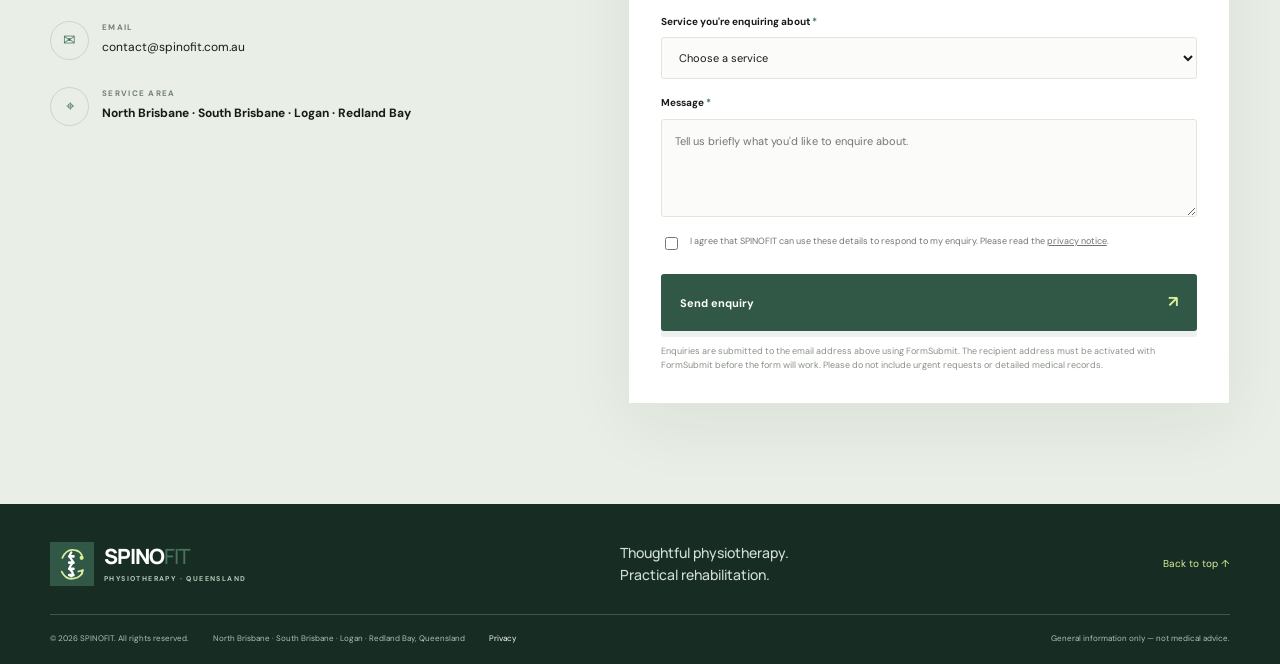
==== commit 6729e8dc: "Update service area heading for Brisbane South and Redland Bay" ====
--- a/index.html
+++ b/index.html
@@ -24,7 +24,7 @@
 <main id="main">
 <section class="hero container">
 <div class="hero-copy">
-<p class="hero-label"><span class="green-dot"></span> PHYSIOTHERAPY · NORTH BRISBANE & LOGAN</p>
+<p class="hero-label"><span class="green-dot"></span> PHYSIOTHERAPY · BRISBANE, LOGAN & REDLAND BAY</p>
 <p class="intro-small">Hello, I'm</p>
 <h1>Gargi<span class="period">.</span></h1>
 <h2 class="hero-role">Physiotherapist <span>&</span><br>Rehabilitation Professional</h2>
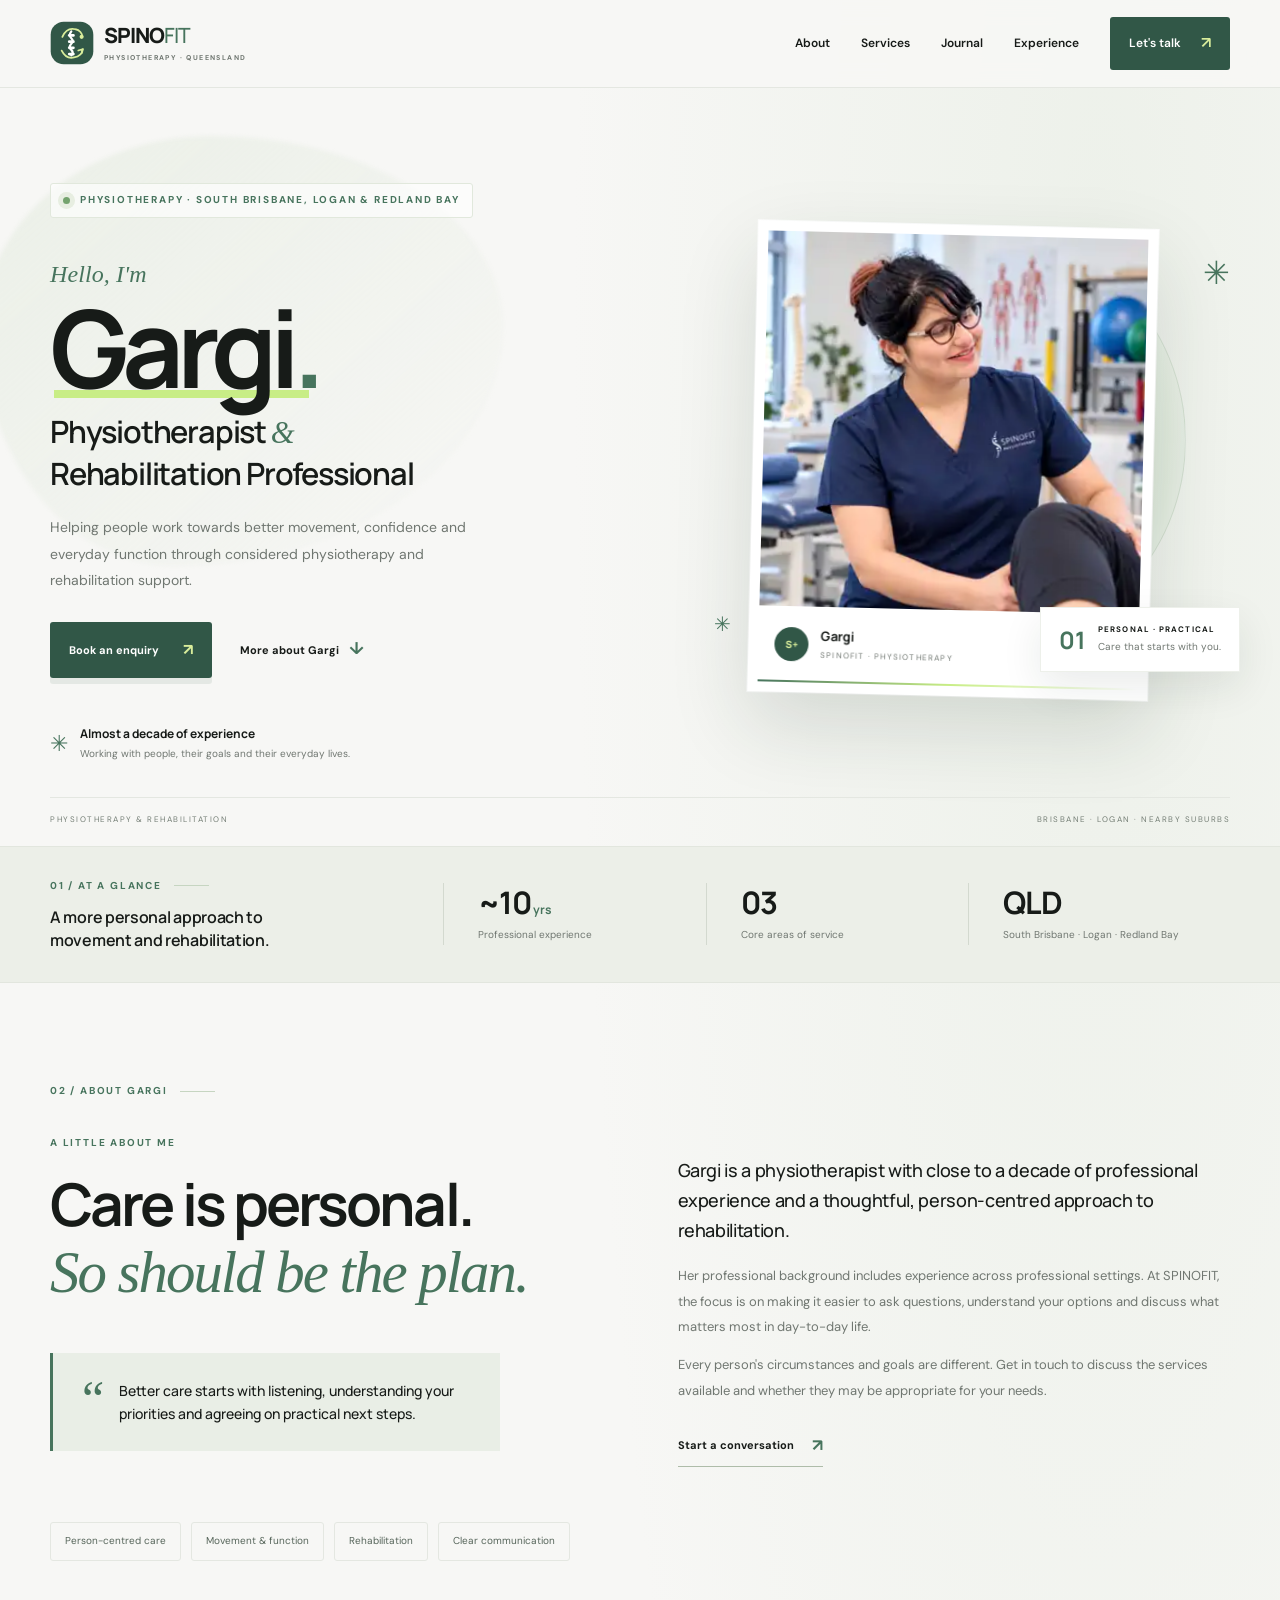
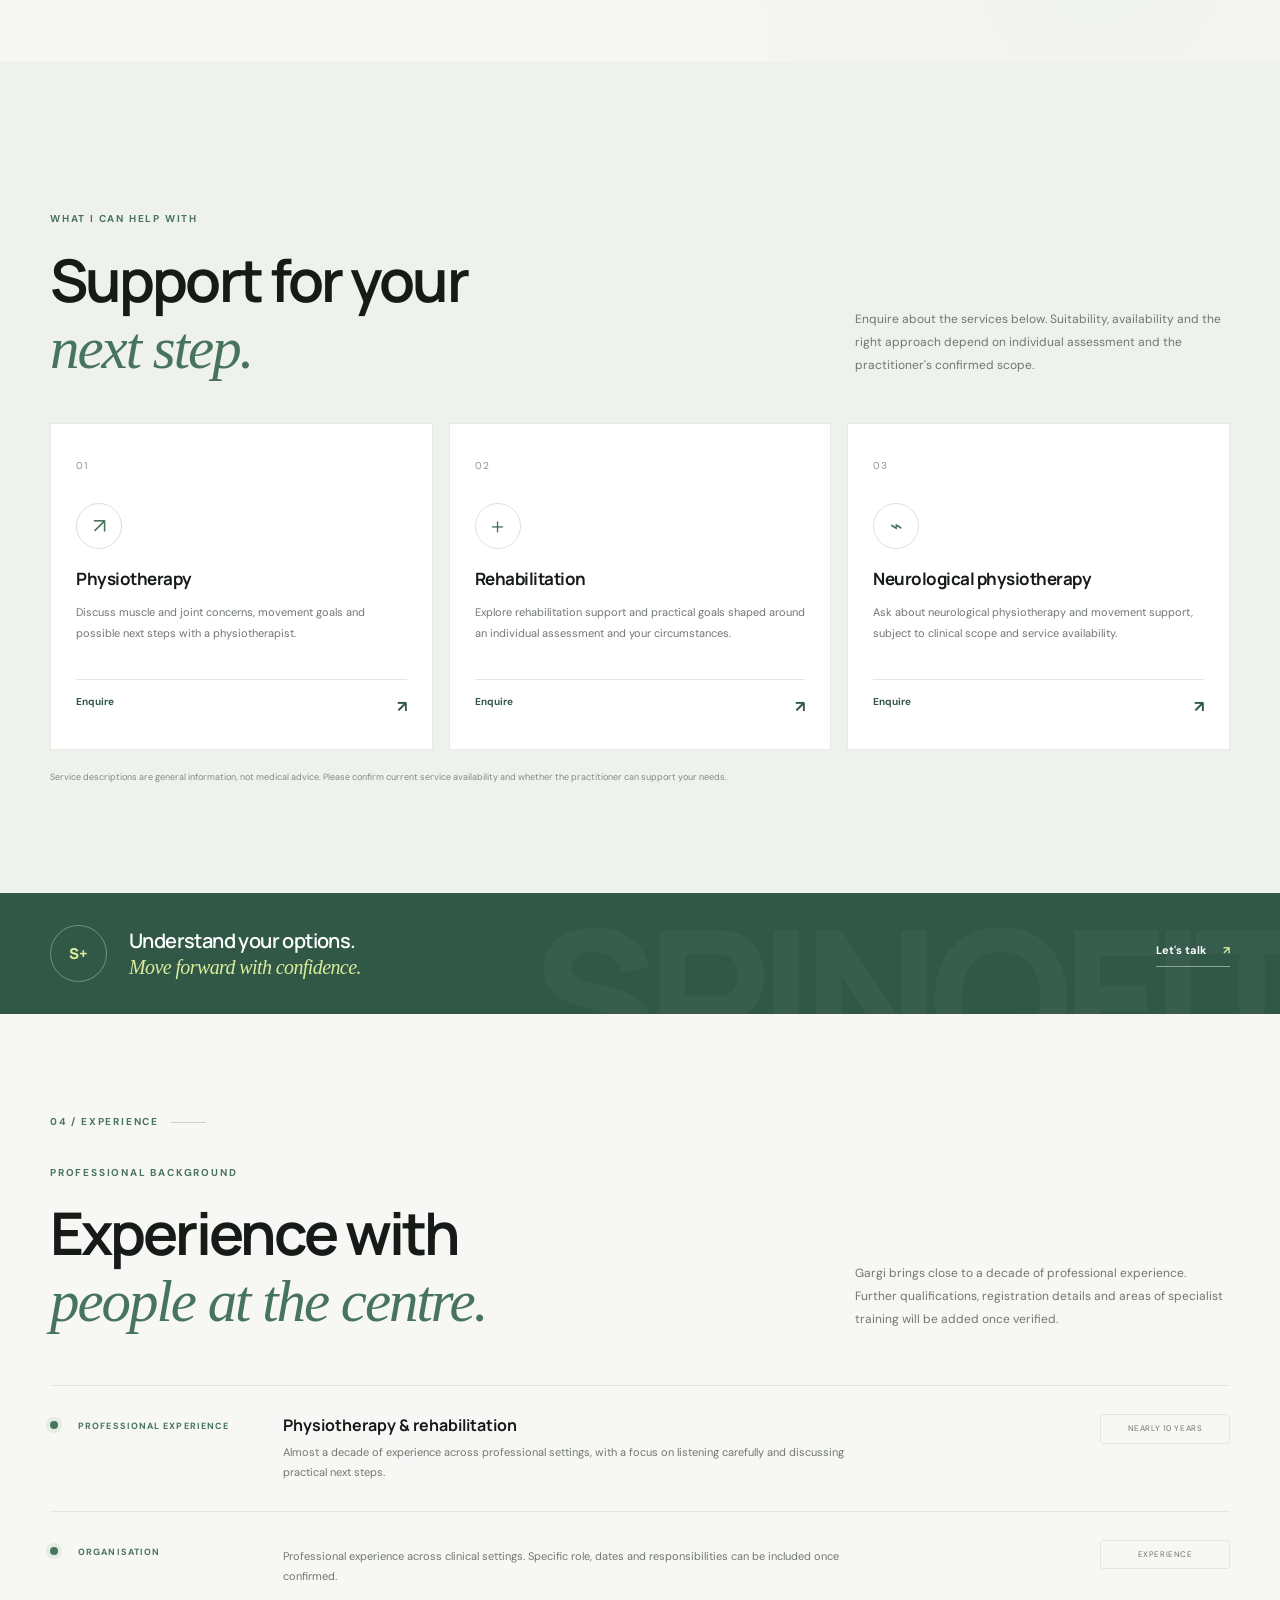
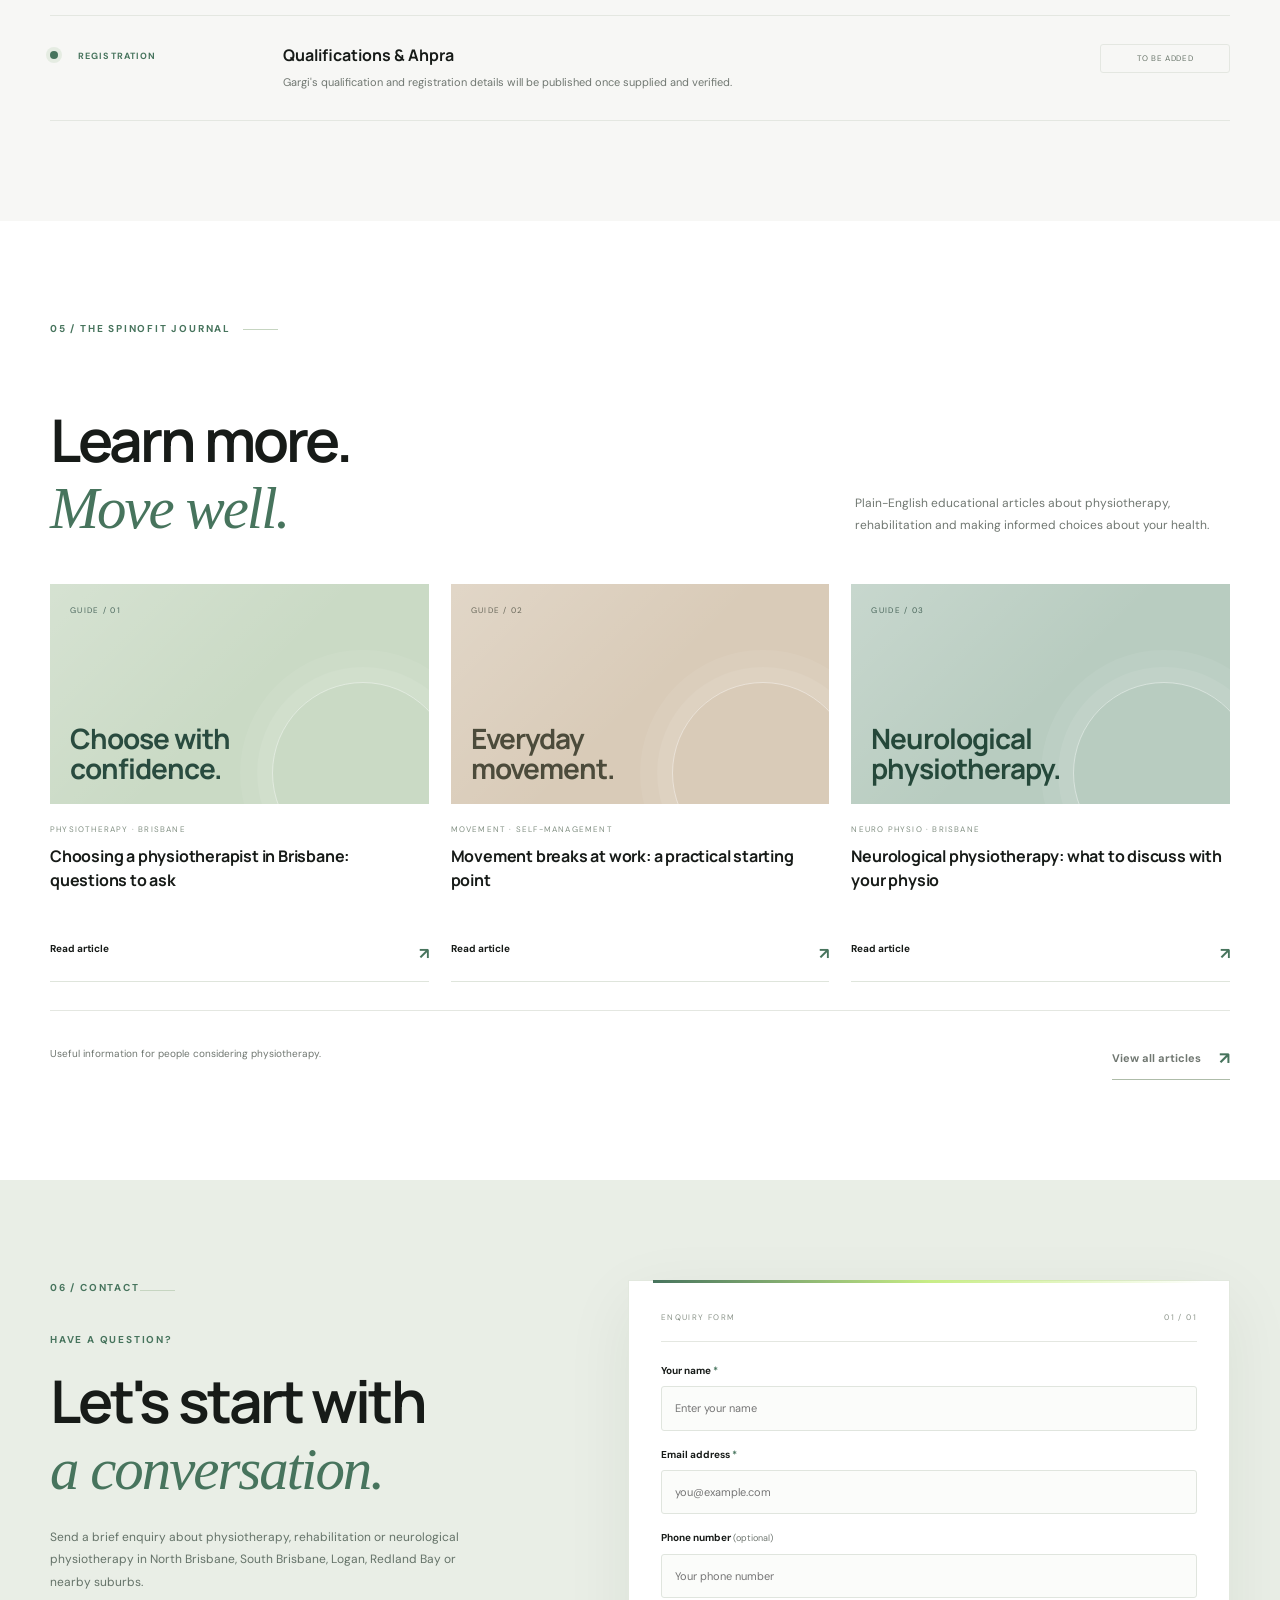
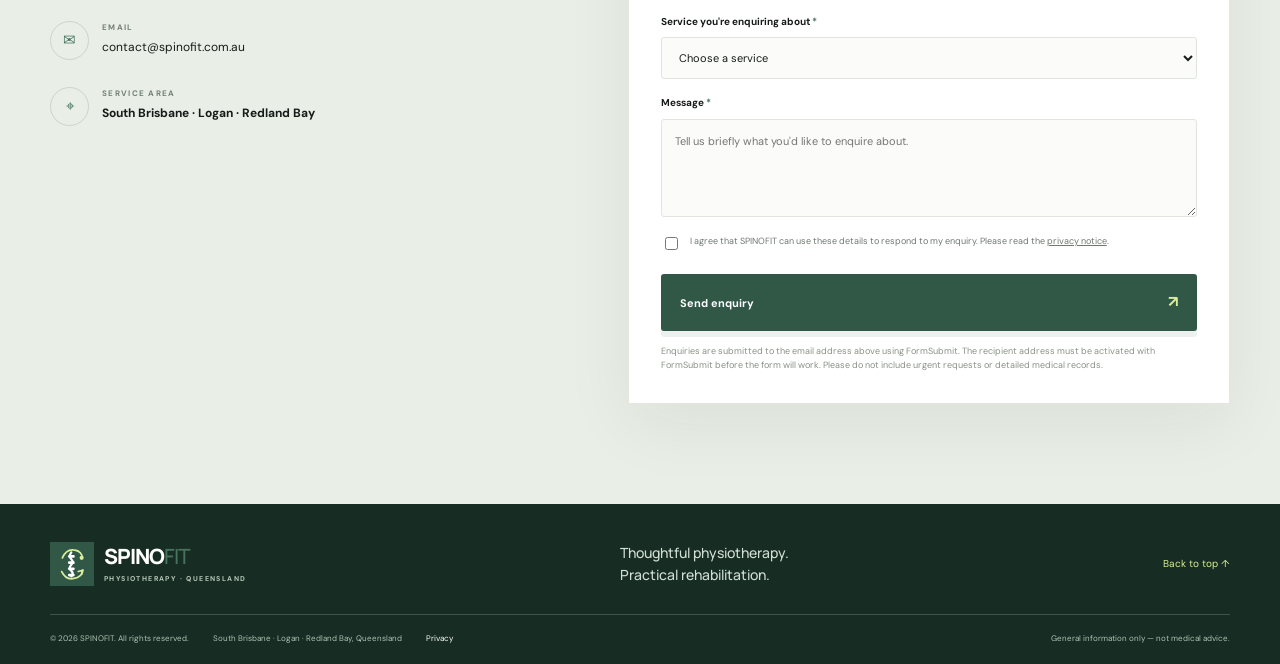
==== commit 2a1d7ea7: "Remove North Brisbane from SPINOFIT service areas" ====
--- a/index.html
+++ b/index.html
@@ -2,17 +2,17 @@
 <html lang="en-AU">
 <head>
 <meta charset="utf-8"><meta name="viewport" content="width=device-width, initial-scale=1"><link rel="icon" type="image/svg+xml" href="/favicon.svg"><meta name="theme-color" content="#315747"><link rel="apple-touch-icon" href="/assets/images/spinofit-symbol.svg">
-<title>Gargi | Physiotherapist in North Brisbane · South Brisbane · Logan · Redland Bay | SPINOFIT</title>
-<meta name="description" content="Meet Gargi at SPINOFIT. Enquire about physiotherapy, rehabilitation and neurological physiotherapy across North Brisbane, South Brisbane, Logan, Redland Bay and nearby suburbs.">
+<title>Gargi | Physiotherapist in South Brisbane · Logan · Redland Bay | SPINOFIT</title>
+<meta name="description" content="Meet Gargi at SPINOFIT. Enquire about physiotherapy, rehabilitation and neurological physiotherapy across South Brisbane, Logan, Redland Bay and nearby suburbs.">
 <meta name="robots" content="index,follow"><link rel="canonical" href="https://spinofit.com.au/">
 <meta name="theme-color" content="#f7f7f5">
 <meta property="og:type" content="website"><meta property="og:title" content="Gargi | SPINOFIT Physiotherapy">
-<meta property="og:description" content="Physiotherapy, rehabilitation and neurological physiotherapy enquiries across North Brisbane, South Brisbane, Logan and Redland Bay.">
+<meta property="og:description" content="Physiotherapy, rehabilitation and neurological physiotherapy enquiries across South Brisbane, Logan and Redland Bay.">
 <meta property="og:url" content="https://spinofit.com.au/"><meta property="og:site_name" content="SPINOFIT">
 <link rel="preconnect" href="https://fonts.googleapis.com"><link rel="preconnect" href="https://fonts.gstatic.com" crossorigin>
 <link href="https://fonts.googleapis.com/css2?family=DM+Sans:wght@400;500;600;700&family=Manrope:wght@400;500;600;700;800&display=swap" rel="stylesheet">
 <link rel="stylesheet" href="/assets/css/styles.css">
-<script type="application/ld+json">{"@context":"https://schema.org","@type":"MedicalBusiness","name":"SPINOFIT","url":"https://spinofit.com.au/","description":"Physiotherapy, rehabilitation and neurological physiotherapy enquiries with Gargi across North Brisbane, South Brisbane, Logan, Redland Bay and nearby suburbs.","email":"contact@spinofit.com.au","areaServed":[{"@type":"AdministrativeArea","name":"North Brisbane, Queensland"},{"@type":"AdministrativeArea","name":"South Brisbane, Queensland"},{"@type":"AdministrativeArea","name":"Logan, Queensland"},{"@type":"AdministrativeArea","name":"Redland Bay, Queensland"},{"@type":"City","name":"Brisbane"}],"knowsAbout":["Physiotherapy","Rehabilitation","Neurological physiotherapy"]}</script>
+<script type="application/ld+json">{"@context":"https://schema.org","@type":"MedicalBusiness","name":"SPINOFIT","url":"https://spinofit.com.au/","description":"Physiotherapy, rehabilitation and neurological physiotherapy enquiries with Gargi across South Brisbane, Logan, Redland Bay and nearby suburbs.","email":"contact@spinofit.com.au","areaServed":[ {"@type":"AdministrativeArea","name":"South Brisbane, Queensland"},{"@type":"AdministrativeArea","name":"Logan, Queensland"},{"@type":"AdministrativeArea","name":"Redland Bay, Queensland"},{"@type":"City","name":"Brisbane"}],"knowsAbout":["Physiotherapy","Rehabilitation","Neurological physiotherapy"]}</script>
 </head>
 <body>
 <a class="skip-link" href="#main">Skip to content</a>
@@ -24,7 +24,7 @@
 <main id="main">
 <section class="hero container">
 <div class="hero-copy">
-<p class="hero-label"><span class="green-dot"></span> PHYSIOTHERAPY · BRISBANE, LOGAN & REDLAND BAY</p>
+<p class="hero-label"><span class="green-dot"></span> PHYSIOTHERAPY · SOUTH BRISBANE, LOGAN & REDLAND BAY</p>
 <p class="intro-small">Hello, I'm</p>
 <h1>Gargi<span class="period">.</span></h1>
 <h2 class="hero-role">Physiotherapist <span>&</span><br>Rehabilitation Professional</h2>
@@ -35,7 +35,7 @@
 <div class="hero-portrait-wrap"><div class="portrait-spotlight"></div><div class="portrait-card"><img src="/assets/images/gargi-physiotherapist.webp" alt="Gargi, SPINOFIT physiotherapist, wearing navy clinical scrubs in a physiotherapy clinic" fetchpriority="high" width="400" height="375"><div class="portrait-caption"><span class="caption-icon">S+</span><div><strong>Gargi</strong><small>SPINOFIT · PHYSIOTHERAPY</small></div><span class="caption-arrow">↗</span></div></div><div class="portrait-note"><span>01</span><div><b>PERSONAL · PRACTICAL</b><small>Care that starts with you.</small></div></div><span class="decor-star star-a">✳</span><span class="decor-star star-b">✳</span></div>
 <div class="hero-bottomline"><span>PHYSIOTHERAPY & REHABILITATION</span><span>BRISBANE · LOGAN · NEARBY SUBURBS</span></div>
 </section>
-<section class="quick-facts"><div class="container facts-grid"><div class="fact-intro"><span class="section-index">01 / AT A GLANCE</span><p>A more personal approach to movement and rehabilitation.</p></div><div class="fact"><strong>~10<span> yrs</span></strong><small>Professional experience</small></div><div class="fact"><strong>03</strong><small>Core areas of service</small></div><div class="fact"><strong>QLD</strong><small>North Brisbane · South Brisbane · Logan · Redland Bay</small></div></div></section>
+<section class="quick-facts"><div class="container facts-grid"><div class="fact-intro"><span class="section-index">01 / AT A GLANCE</span><p>A more personal approach to movement and rehabilitation.</p></div><div class="fact"><strong>~10<span> yrs</span></strong><small>Professional experience</small></div><div class="fact"><strong>03</strong><small>Core areas of service</small></div><div class="fact"><strong>QLD</strong><small>South Brisbane · Logan · Redland Bay</small></div></div></section>
 <section id="about" class="section container about-section"><div class="section-index">02 / ABOUT GARGI</div><div class="two-col"><div><p class="section-overline">A LITTLE ABOUT ME</p><h2>Care is personal.<br><em>So should be the plan.</em></h2><div class="about-callout"><span>“</span><p>Better care starts with listening, understanding your priorities and agreeing on practical next steps.</p></div></div><div class="about-copy"><p class="lead">Gargi is a physiotherapist with close to a decade of professional experience and a thoughtful, person-centred approach to rehabilitation.</p><p>Her professional background includes experience across professional settings. At SPINOFIT, the focus is on making it easier to ask questions, understand your options and discuss what matters most in day-to-day life.</p><p>Every person's circumstances and goals are different. Get in touch to discuss the services available and whether they may be appropriate for your needs.</p><a class="underlined-link" href="#contact">Start a conversation <span>↗</span></a></div></div><div class="about-tags"><span>Person-centred care</span><span>Movement & function</span><span>Rehabilitation</span><span>Clear communication</span></div></section>
 <section id="services" class="section services-section"><div class="container"><div class="section-index">03 / AREAS OF SUPPORT</div><div class="section-heading"><div><p class="section-overline">WHAT I CAN HELP WITH</p><h2>Support for your<br><em>next step.</em></h2></div><p>Enquire about the services below. Suitability, availability and the right approach depend on individual assessment and the practitioner's confirmed scope.</p></div><div class="service-grid">
 <article class="service-card"><span class="service-number">01</span><div class="service-icon">↗</div><h3>Physiotherapy</h3><p>Discuss muscle and joint concerns, movement goals and possible next steps with a physiotherapist.</p><a href="#contact" aria-label="Enquire about physiotherapy">Enquire <span>↗</span></a></article>
@@ -45,9 +45,9 @@
 <section class="statement-band"><div class="container statement-inner"><span class="statement-mark">S+</span><p>Understand your options.<br><em>Move forward with confidence.</em></p><a href="#contact">Let's talk <span>↗</span></a></div></section>
 <section id="experience" class="section container experience-section"><div class="section-index">04 / EXPERIENCE</div><div class="section-heading"><div><p class="section-overline">PROFESSIONAL BACKGROUND</p><h2>Experience with<br><em>people at the centre.</em></h2></div><p>Gargi brings close to a decade of professional experience. Further qualifications, registration details and areas of specialist training will be added once verified.</p></div><div class="timeline"><div class="timeline-entry"><span class="timeline-dot"></span><div class="timeline-year">PROFESSIONAL EXPERIENCE</div><div class="timeline-main"><h3>Physiotherapy & rehabilitation</h3><p>Almost a decade of experience across professional settings, with a focus on listening carefully and discussing practical next steps.</p></div><span class="timeline-tag">NEARLY 10 YEARS</span></div><div class="timeline-entry"><span class="timeline-dot"></span><div class="timeline-year">ORGANISATION</div><div class="timeline-main"><h3></h3><p>Professional experience across clinical settings. Specific role, dates and responsibilities can be included once confirmed.</p></div><span class="timeline-tag">EXPERIENCE</span></div><div class="timeline-entry"><span class="timeline-dot"></span><div class="timeline-year">REGISTRATION</div><div class="timeline-main"><h3>Qualifications & Ahpra</h3><p>Gargi's qualification and registration details will be published once supplied and verified.</p></div><span class="timeline-tag">TO BE ADDED</span></div></div></section>
 <section class="section journal-section"><div class="container"><div class="section-index">05 / THE SPINOFIT JOURNAL</div><div class="section-heading"><div><p class="section-overline">GENERAL HEALTH EDUCATION</p><h2>Learn more.<br><em>Move well.</em></h2></div><p>Plain-English educational articles about physiotherapy, rehabilitation and making informed choices about your health.</p></div><div class="journal-grid"><article class="journal-card"><div class="journal-art art-one"><span>GUIDE / 01</span><b>Choose with<br>confidence.</b></div><p class="journal-meta">PHYSIOTHERAPY · BRISBANE</p><h3><a href="/articles/choosing-a-physiotherapist-in-brisbane.html">Choosing a physiotherapist in Brisbane: questions to ask</a></h3><a class="journal-read" href="/articles/choosing-a-physiotherapist-in-brisbane.html">Read article <span>↗</span></a></article><article class="journal-card"><div class="journal-art art-two"><span>GUIDE / 02</span><b>Everyday<br>movement.</b></div><p class="journal-meta">MOVEMENT · SELF-MANAGEMENT</p><h3><a href="/articles/movement-breaks-at-work.html">Movement breaks at work: a practical starting point</a></h3><a class="journal-read" href="/articles/movement-breaks-at-work.html">Read article <span>↗</span></a></article><article class="journal-card"><div class="journal-art art-three"><span>GUIDE / 03</span><b>Neurological<br>physiotherapy.</b></div><p class="journal-meta">NEURO PHYSIO · BRISBANE</p><h3><a href="/articles/neuro-physiotherapy-brisbane.html">Neurological physiotherapy: what to discuss with your physio</a></h3><a class="journal-read" href="/articles/neuro-physiotherapy-brisbane.html">Read article <span>↗</span></a></article></div><div class="journal-footer"><span>Useful information for people considering physiotherapy.</span><a class="underlined-link" href="/articles/">View all articles <span>↗</span></a></div></div></section>
-<section id="contact" class="contact-section"><div class="container contact-grid"><div class="contact-copy"><div class="section-index">06 / CONTACT</div><p class="section-overline">HAVE A QUESTION?</p><h2>Let's start with<br><em>a conversation.</em></h2><p>Send a brief enquiry about physiotherapy, rehabilitation or neurological physiotherapy in North Brisbane, South Brisbane, Logan, Redland Bay or nearby suburbs.</p><div class="contact-detail"><span class="contact-icon">✉</span><div><small>EMAIL</small><a href="mailto:contact@spinofit.com.au">contact@spinofit.com.au</a></div></div><div class="contact-detail"><span class="contact-icon">⌖</span><div><small>SERVICE AREA</small><strong>North Brisbane · South Brisbane · Logan · Redland Bay</strong></div></div></div>
+<section id="contact" class="contact-section"><div class="container contact-grid"><div class="contact-copy"><div class="section-index">06 / CONTACT</div><p class="section-overline">HAVE A QUESTION?</p><h2>Let's start with<br><em>a conversation.</em></h2><p>Send a brief enquiry about physiotherapy, rehabilitation or neurological physiotherapy in North Brisbane, South Brisbane, Logan, Redland Bay or nearby suburbs.</p><div class="contact-detail"><span class="contact-icon">✉</span><div><small>EMAIL</small><a href="mailto:contact@spinofit.com.au">contact@spinofit.com.au</a></div></div><div class="contact-detail"><span class="contact-icon">⌖</span><div><small>SERVICE AREA</small><strong>South Brisbane · Logan · Redland Bay</strong></div></div></div>
 <form class="contact-form" name="spinofit-enquiry" action="https://formsubmit.co/contact@spinofit.com.au" method="POST"><input type="hidden" name="_subject" value="New SPINOFIT website enquiry"><input type="hidden" name="_template" value="table"><input type="text" name="_honey" class="honeypot" tabindex="-1" autocomplete="off"><div class="form-top"><span>ENQUIRY FORM</span><span>01 / 01</span></div><label for="name">Your name <b>*</b></label><input id="name" name="name" autocomplete="name" required placeholder="Enter your name"><label for="email">Email address <b>*</b></label><input id="email" name="email" type="email" autocomplete="email" required placeholder="you@example.com"><label for="phone">Phone number <small>(optional)</small></label><input id="phone" name="phone" type="tel" autocomplete="tel" placeholder="Your phone number"><label for="service">Service you're enquiring about <b>*</b></label><select id="service" name="service" required><option value="">Choose a service</option><option>Physiotherapy</option><option>Rehabilitation</option><option>Neurological physiotherapy</option><option>General enquiry</option></select><label for="message">Message <b>*</b></label><textarea id="message" name="message" required rows="4" placeholder="Tell us briefly what you'd like to enquire about."></textarea><label class="consent"><input type="checkbox" required><span>I agree that SPINOFIT can use these details to respond to my enquiry. Please read the <a href="/privacy.html">privacy notice</a>.</span></label><button type="submit" class="button button-dark form-submit">Send enquiry <span>↗</span></button><p class="form-note">Enquiries are submitted to the email address above using FormSubmit. The recipient address must be activated with FormSubmit before the form will work. Please do not include urgent requests or detailed medical records.</p></form></div></section>
 </main>
-<footer class="site-footer"><div class="container footer-main"><a class="brand footer-brand" href="/"><span class="brand-mark"><img src="/assets/images/spinofit-symbol.svg" alt="" width="44" height="44"></span><span class="brand-words">SPINO<span>FIT</span><small>PHYSIOTHERAPY · QUEENSLAND</small></span></a><p>Thoughtful physiotherapy.<br>Practical rehabilitation.</p><a class="back-top" href="#main">Back to top ↑</a></div><div class="container footer-bottom"><span>© <span id="year"></span> SPINOFIT. All rights reserved.</span><span>North Brisbane · South Brisbane · Logan · Redland Bay, Queensland</span><a href="/privacy.html">Privacy</a><span class="footer-note">General information only — not medical advice.</span></div></footer>
+<footer class="site-footer"><div class="container footer-main"><a class="brand footer-brand" href="/"><span class="brand-mark"><img src="/assets/images/spinofit-symbol.svg" alt="" width="44" height="44"></span><span class="brand-words">SPINO<span>FIT</span><small>PHYSIOTHERAPY · QUEENSLAND</small></span></a><p>Thoughtful physiotherapy.<br>Practical rehabilitation.</p><a class="back-top" href="#main">Back to top ↑</a></div><div class="container footer-bottom"><span>© <span id="year"></span> SPINOFIT. All rights reserved.</span><span>South Brisbane · Logan · Redland Bay, Queensland</span><a href="/privacy.html">Privacy</a><span class="footer-note">General information only — not medical advice.</span></div></footer>
 <script src="/assets/js/main.js" defer></script>
 </body></html>
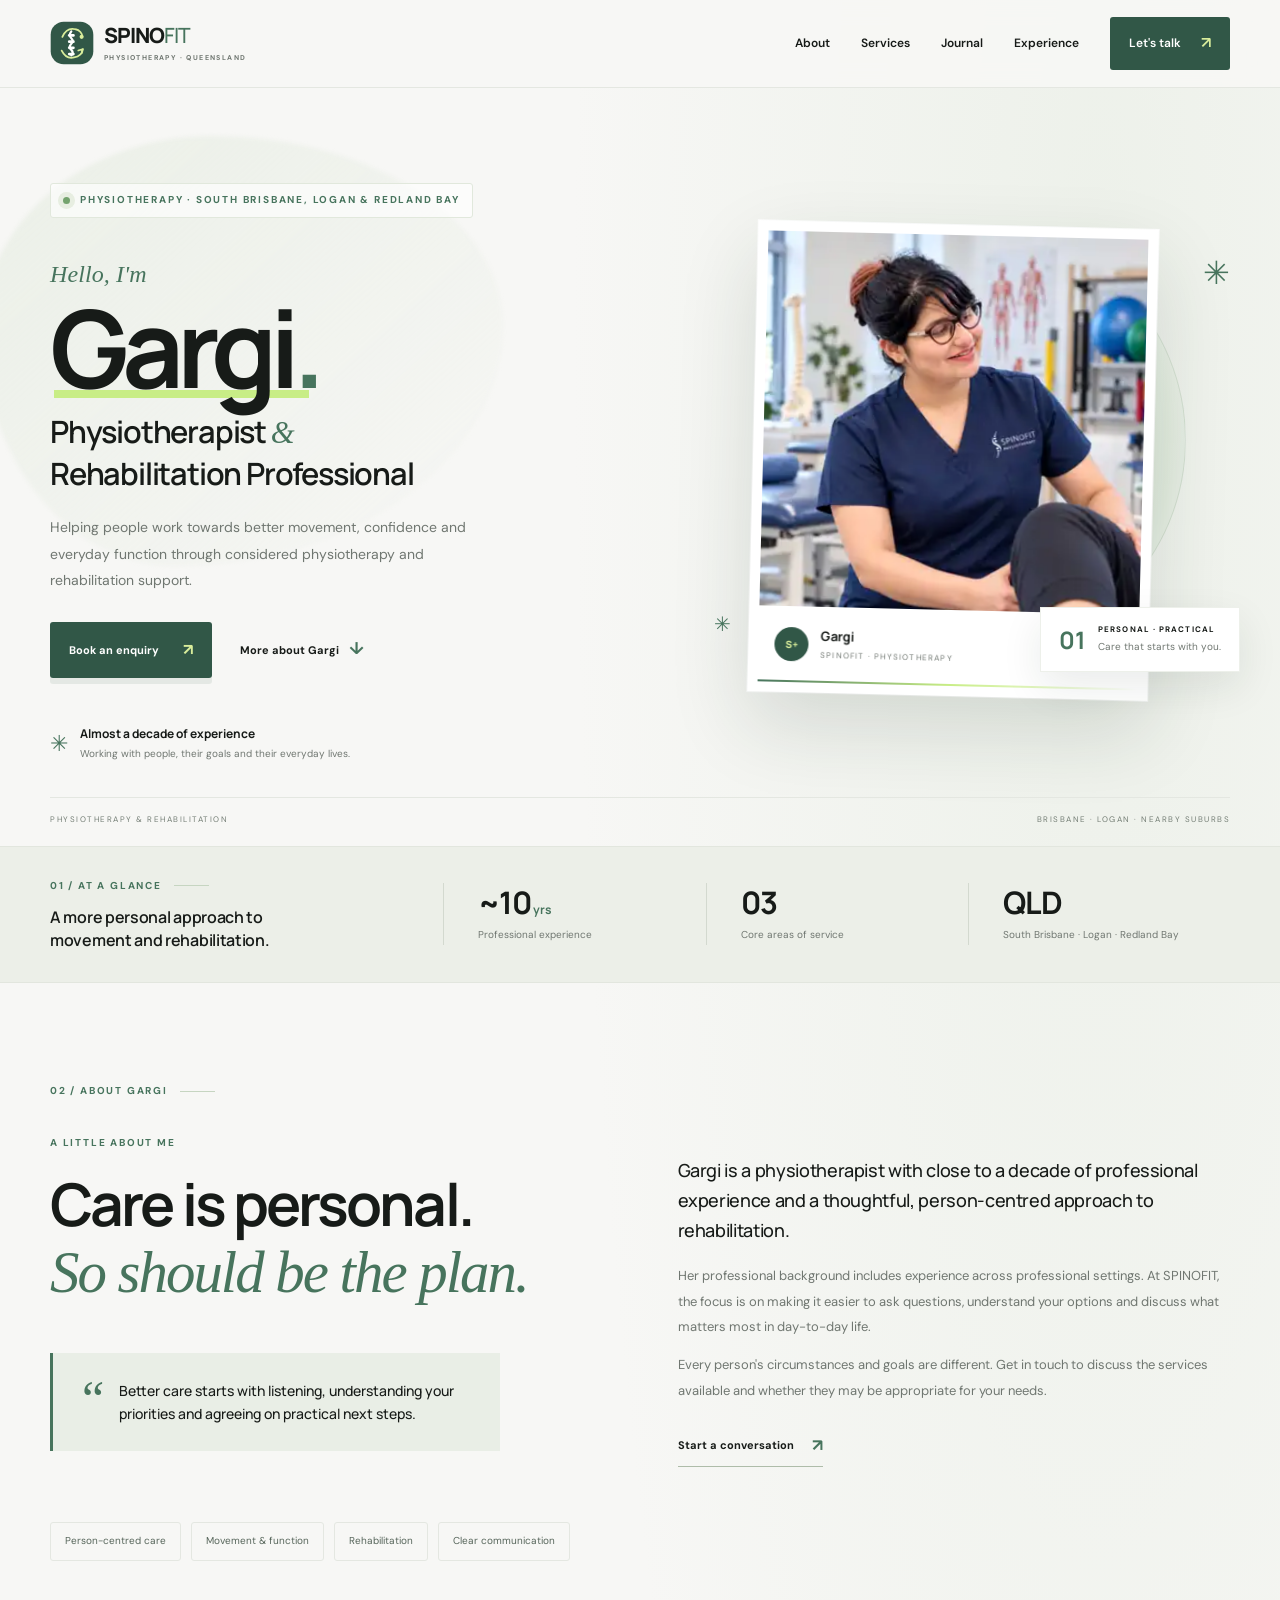
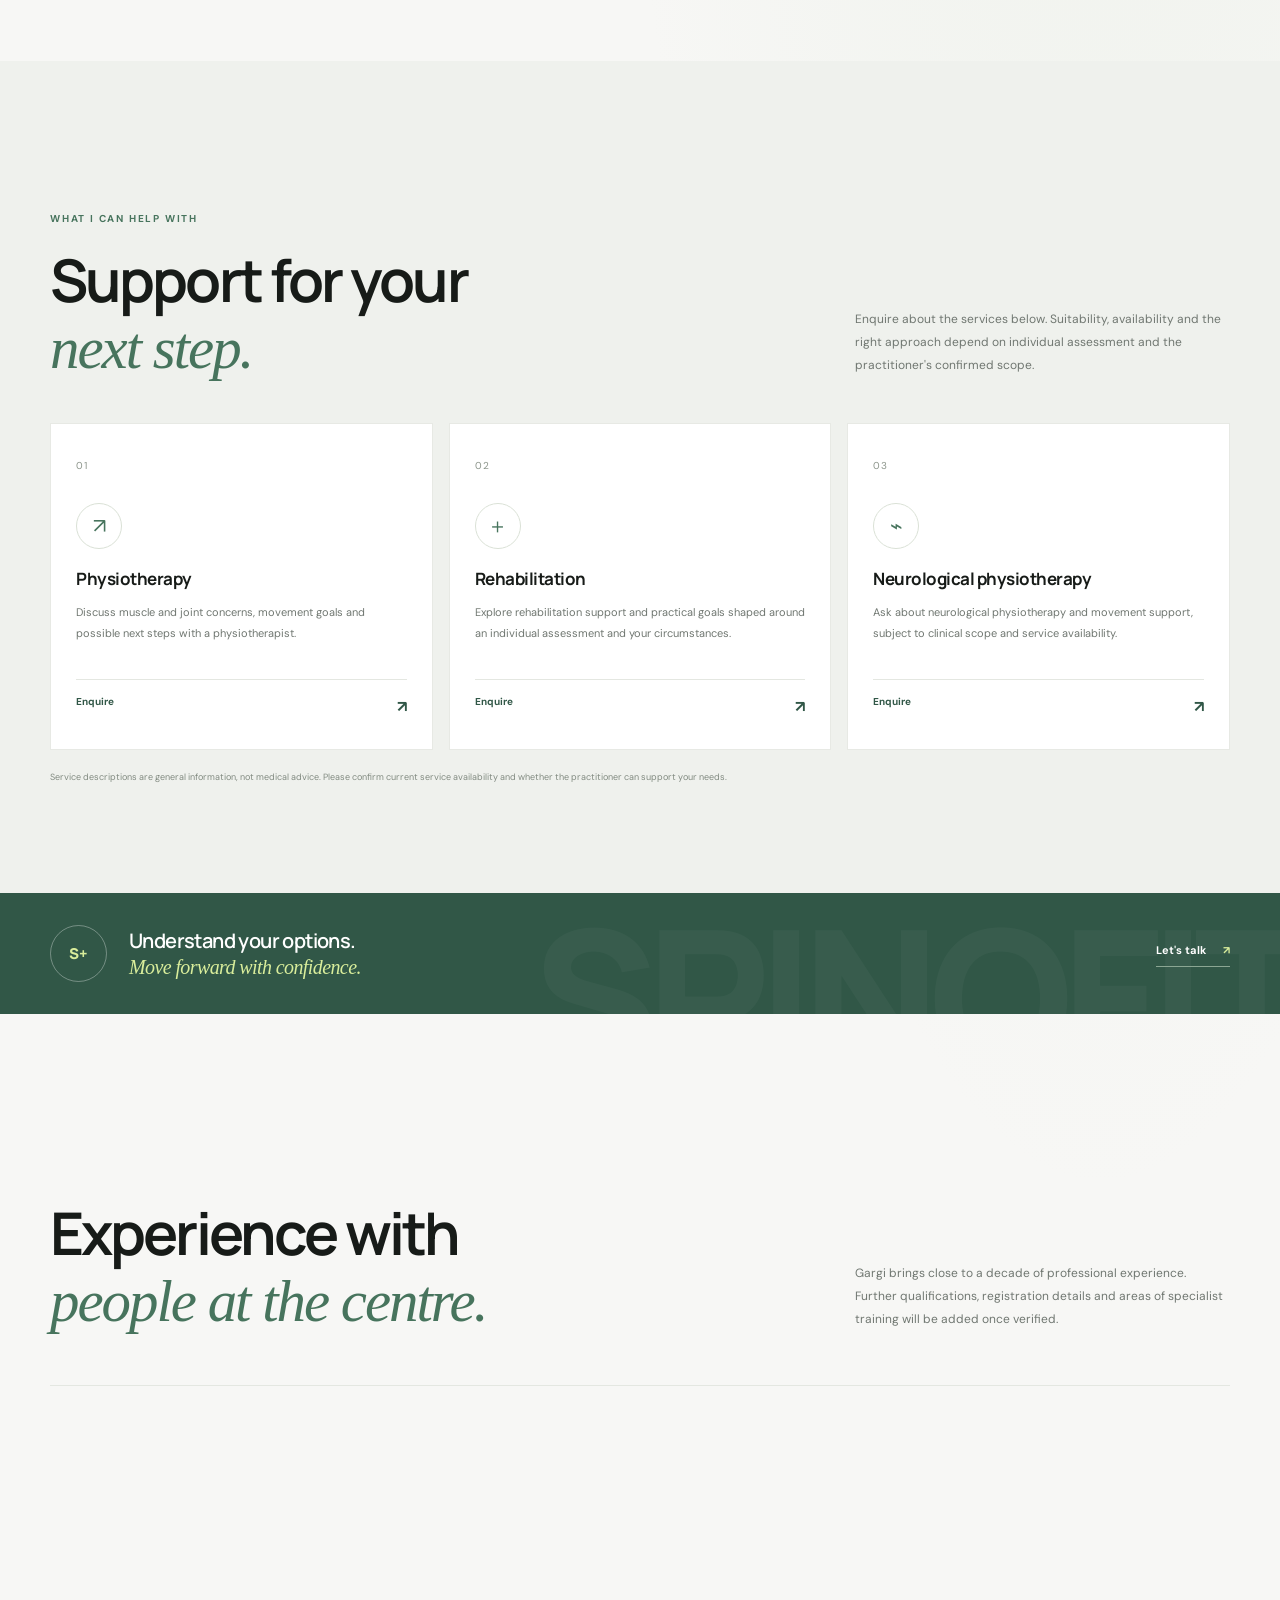
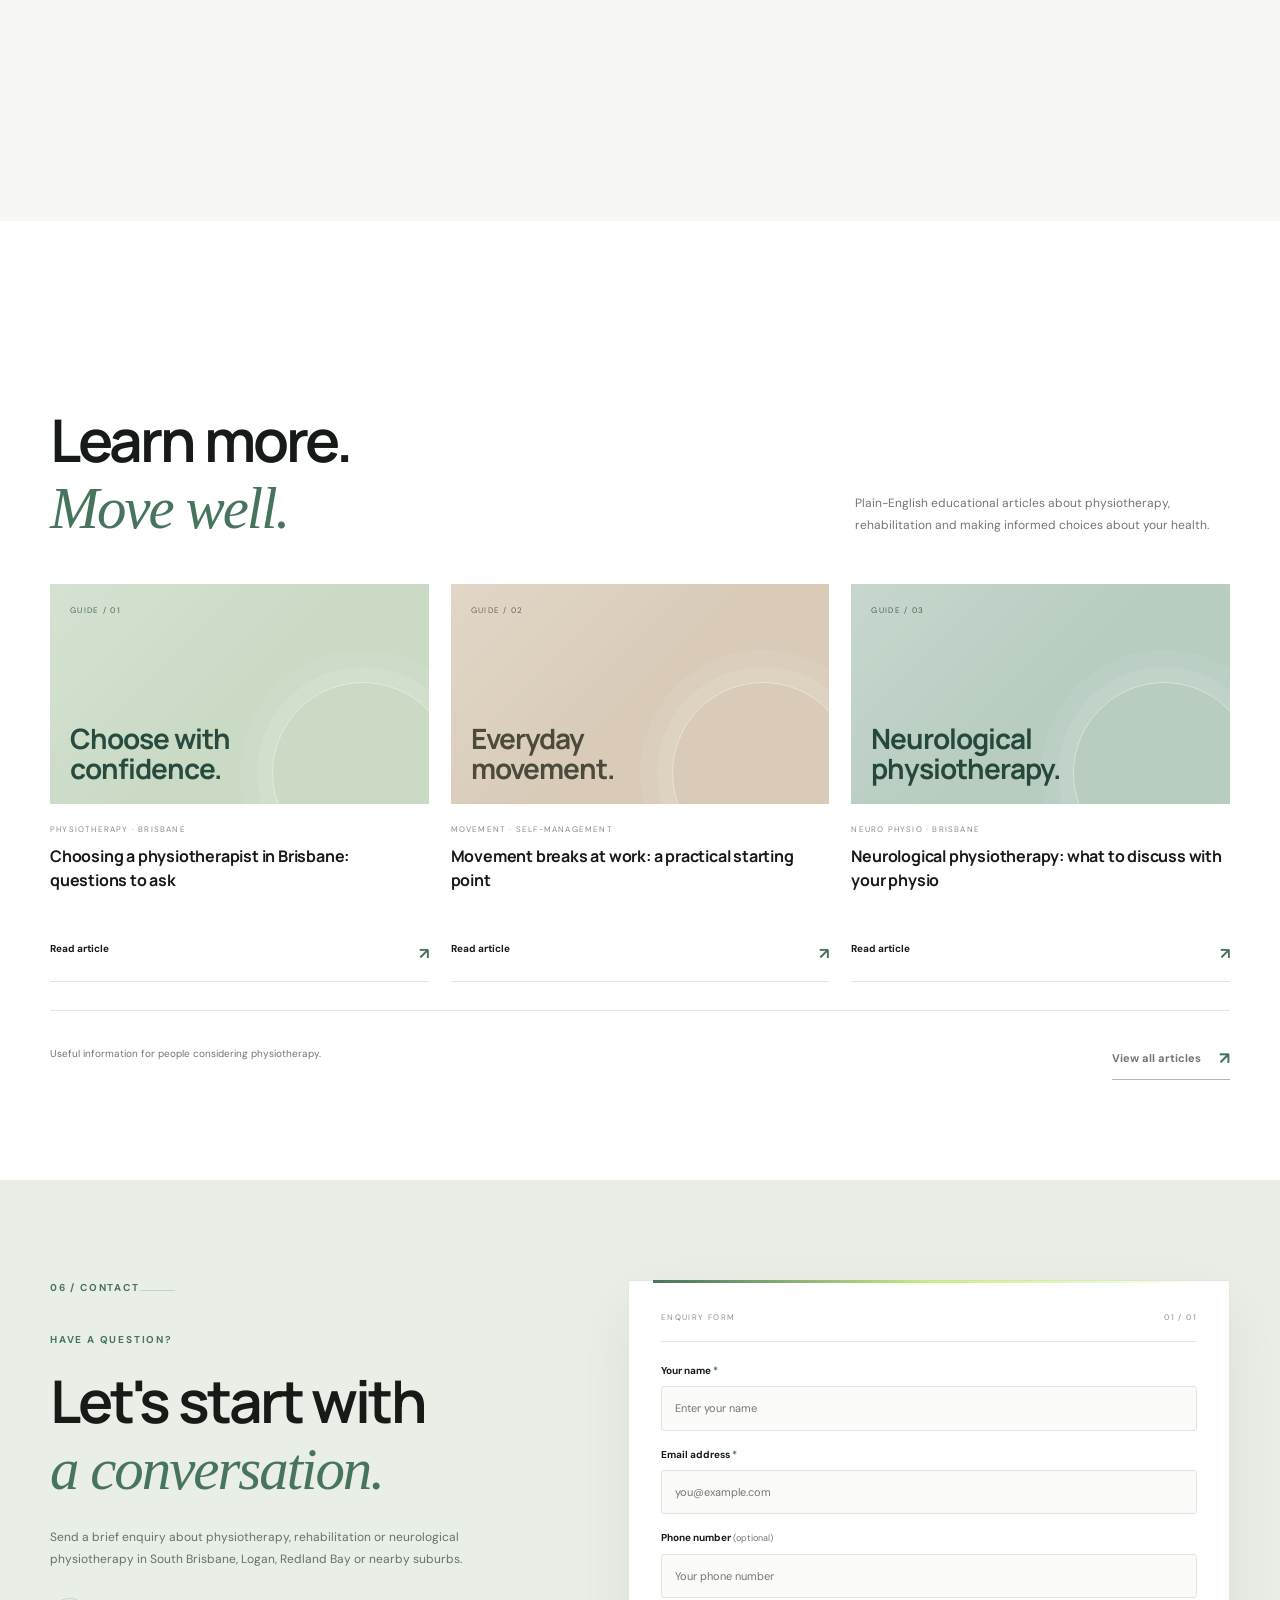
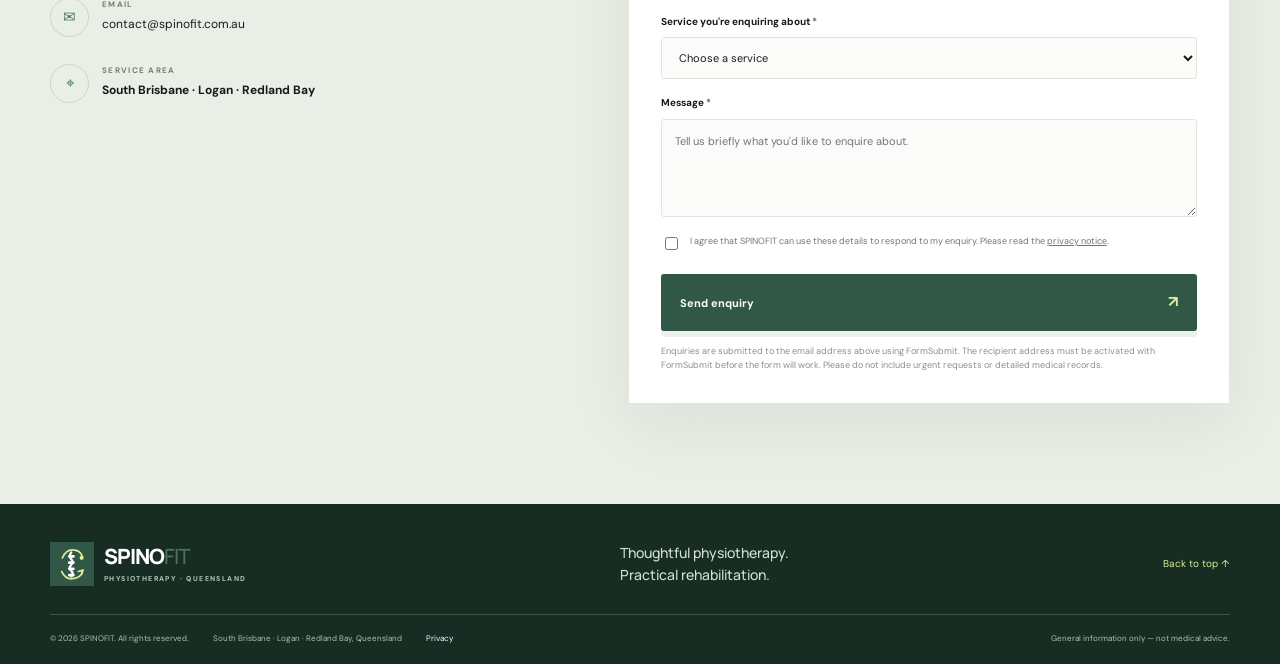
==== commit 4b6d8fca: "Remove final North Brisbane mention from contact copy" ====
--- a/index.html
+++ b/index.html
@@ -45,7 +45,7 @@
 <section class="statement-band"><div class="container statement-inner"><span class="statement-mark">S+</span><p>Understand your options.<br><em>Move forward with confidence.</em></p><a href="#contact">Let's talk <span>↗</span></a></div></section>
 <section id="experience" class="section container experience-section"><div class="section-index">04 / EXPERIENCE</div><div class="section-heading"><div><p class="section-overline">PROFESSIONAL BACKGROUND</p><h2>Experience with<br><em>people at the centre.</em></h2></div><p>Gargi brings close to a decade of professional experience. Further qualifications, registration details and areas of specialist training will be added once verified.</p></div><div class="timeline"><div class="timeline-entry"><span class="timeline-dot"></span><div class="timeline-year">PROFESSIONAL EXPERIENCE</div><div class="timeline-main"><h3>Physiotherapy & rehabilitation</h3><p>Almost a decade of experience across professional settings, with a focus on listening carefully and discussing practical next steps.</p></div><span class="timeline-tag">NEARLY 10 YEARS</span></div><div class="timeline-entry"><span class="timeline-dot"></span><div class="timeline-year">ORGANISATION</div><div class="timeline-main"><h3></h3><p>Professional experience across clinical settings. Specific role, dates and responsibilities can be included once confirmed.</p></div><span class="timeline-tag">EXPERIENCE</span></div><div class="timeline-entry"><span class="timeline-dot"></span><div class="timeline-year">REGISTRATION</div><div class="timeline-main"><h3>Qualifications & Ahpra</h3><p>Gargi's qualification and registration details will be published once supplied and verified.</p></div><span class="timeline-tag">TO BE ADDED</span></div></div></section>
 <section class="section journal-section"><div class="container"><div class="section-index">05 / THE SPINOFIT JOURNAL</div><div class="section-heading"><div><p class="section-overline">GENERAL HEALTH EDUCATION</p><h2>Learn more.<br><em>Move well.</em></h2></div><p>Plain-English educational articles about physiotherapy, rehabilitation and making informed choices about your health.</p></div><div class="journal-grid"><article class="journal-card"><div class="journal-art art-one"><span>GUIDE / 01</span><b>Choose with<br>confidence.</b></div><p class="journal-meta">PHYSIOTHERAPY · BRISBANE</p><h3><a href="/articles/choosing-a-physiotherapist-in-brisbane.html">Choosing a physiotherapist in Brisbane: questions to ask</a></h3><a class="journal-read" href="/articles/choosing-a-physiotherapist-in-brisbane.html">Read article <span>↗</span></a></article><article class="journal-card"><div class="journal-art art-two"><span>GUIDE / 02</span><b>Everyday<br>movement.</b></div><p class="journal-meta">MOVEMENT · SELF-MANAGEMENT</p><h3><a href="/articles/movement-breaks-at-work.html">Movement breaks at work: a practical starting point</a></h3><a class="journal-read" href="/articles/movement-breaks-at-work.html">Read article <span>↗</span></a></article><article class="journal-card"><div class="journal-art art-three"><span>GUIDE / 03</span><b>Neurological<br>physiotherapy.</b></div><p class="journal-meta">NEURO PHYSIO · BRISBANE</p><h3><a href="/articles/neuro-physiotherapy-brisbane.html">Neurological physiotherapy: what to discuss with your physio</a></h3><a class="journal-read" href="/articles/neuro-physiotherapy-brisbane.html">Read article <span>↗</span></a></article></div><div class="journal-footer"><span>Useful information for people considering physiotherapy.</span><a class="underlined-link" href="/articles/">View all articles <span>↗</span></a></div></div></section>
-<section id="contact" class="contact-section"><div class="container contact-grid"><div class="contact-copy"><div class="section-index">06 / CONTACT</div><p class="section-overline">HAVE A QUESTION?</p><h2>Let's start with<br><em>a conversation.</em></h2><p>Send a brief enquiry about physiotherapy, rehabilitation or neurological physiotherapy in North Brisbane, South Brisbane, Logan, Redland Bay or nearby suburbs.</p><div class="contact-detail"><span class="contact-icon">✉</span><div><small>EMAIL</small><a href="mailto:contact@spinofit.com.au">contact@spinofit.com.au</a></div></div><div class="contact-detail"><span class="contact-icon">⌖</span><div><small>SERVICE AREA</small><strong>South Brisbane · Logan · Redland Bay</strong></div></div></div>
+<section id="contact" class="contact-section"><div class="container contact-grid"><div class="contact-copy"><div class="section-index">06 / CONTACT</div><p class="section-overline">HAVE A QUESTION?</p><h2>Let's start with<br><em>a conversation.</em></h2><p>Send a brief enquiry about physiotherapy, rehabilitation or neurological physiotherapy in South Brisbane, Logan, Redland Bay or nearby suburbs.</p><div class="contact-detail"><span class="contact-icon">✉</span><div><small>EMAIL</small><a href="mailto:contact@spinofit.com.au">contact@spinofit.com.au</a></div></div><div class="contact-detail"><span class="contact-icon">⌖</span><div><small>SERVICE AREA</small><strong>South Brisbane · Logan · Redland Bay</strong></div></div></div>
 <form class="contact-form" name="spinofit-enquiry" action="https://formsubmit.co/contact@spinofit.com.au" method="POST"><input type="hidden" name="_subject" value="New SPINOFIT website enquiry"><input type="hidden" name="_template" value="table"><input type="text" name="_honey" class="honeypot" tabindex="-1" autocomplete="off"><div class="form-top"><span>ENQUIRY FORM</span><span>01 / 01</span></div><label for="name">Your name <b>*</b></label><input id="name" name="name" autocomplete="name" required placeholder="Enter your name"><label for="email">Email address <b>*</b></label><input id="email" name="email" type="email" autocomplete="email" required placeholder="you@example.com"><label for="phone">Phone number <small>(optional)</small></label><input id="phone" name="phone" type="tel" autocomplete="tel" placeholder="Your phone number"><label for="service">Service you're enquiring about <b>*</b></label><select id="service" name="service" required><option value="">Choose a service</option><option>Physiotherapy</option><option>Rehabilitation</option><option>Neurological physiotherapy</option><option>General enquiry</option></select><label for="message">Message <b>*</b></label><textarea id="message" name="message" required rows="4" placeholder="Tell us briefly what you'd like to enquire about."></textarea><label class="consent"><input type="checkbox" required><span>I agree that SPINOFIT can use these details to respond to my enquiry. Please read the <a href="/privacy.html">privacy notice</a>.</span></label><button type="submit" class="button button-dark form-submit">Send enquiry <span>↗</span></button><p class="form-note">Enquiries are submitted to the email address above using FormSubmit. The recipient address must be activated with FormSubmit before the form will work. Please do not include urgent requests or detailed medical records.</p></form></div></section>
 </main>
 <footer class="site-footer"><div class="container footer-main"><a class="brand footer-brand" href="/"><span class="brand-mark"><img src="/assets/images/spinofit-symbol.svg" alt="" width="44" height="44"></span><span class="brand-words">SPINO<span>FIT</span><small>PHYSIOTHERAPY · QUEENSLAND</small></span></a><p>Thoughtful physiotherapy.<br>Practical rehabilitation.</p><a class="back-top" href="#main">Back to top ↑</a></div><div class="container footer-bottom"><span>© <span id="year"></span> SPINOFIT. All rights reserved.</span><span>South Brisbane · Logan · Redland Bay, Queensland</span><a href="/privacy.html">Privacy</a><span class="footer-note">General information only — not medical advice.</span></div></footer>
